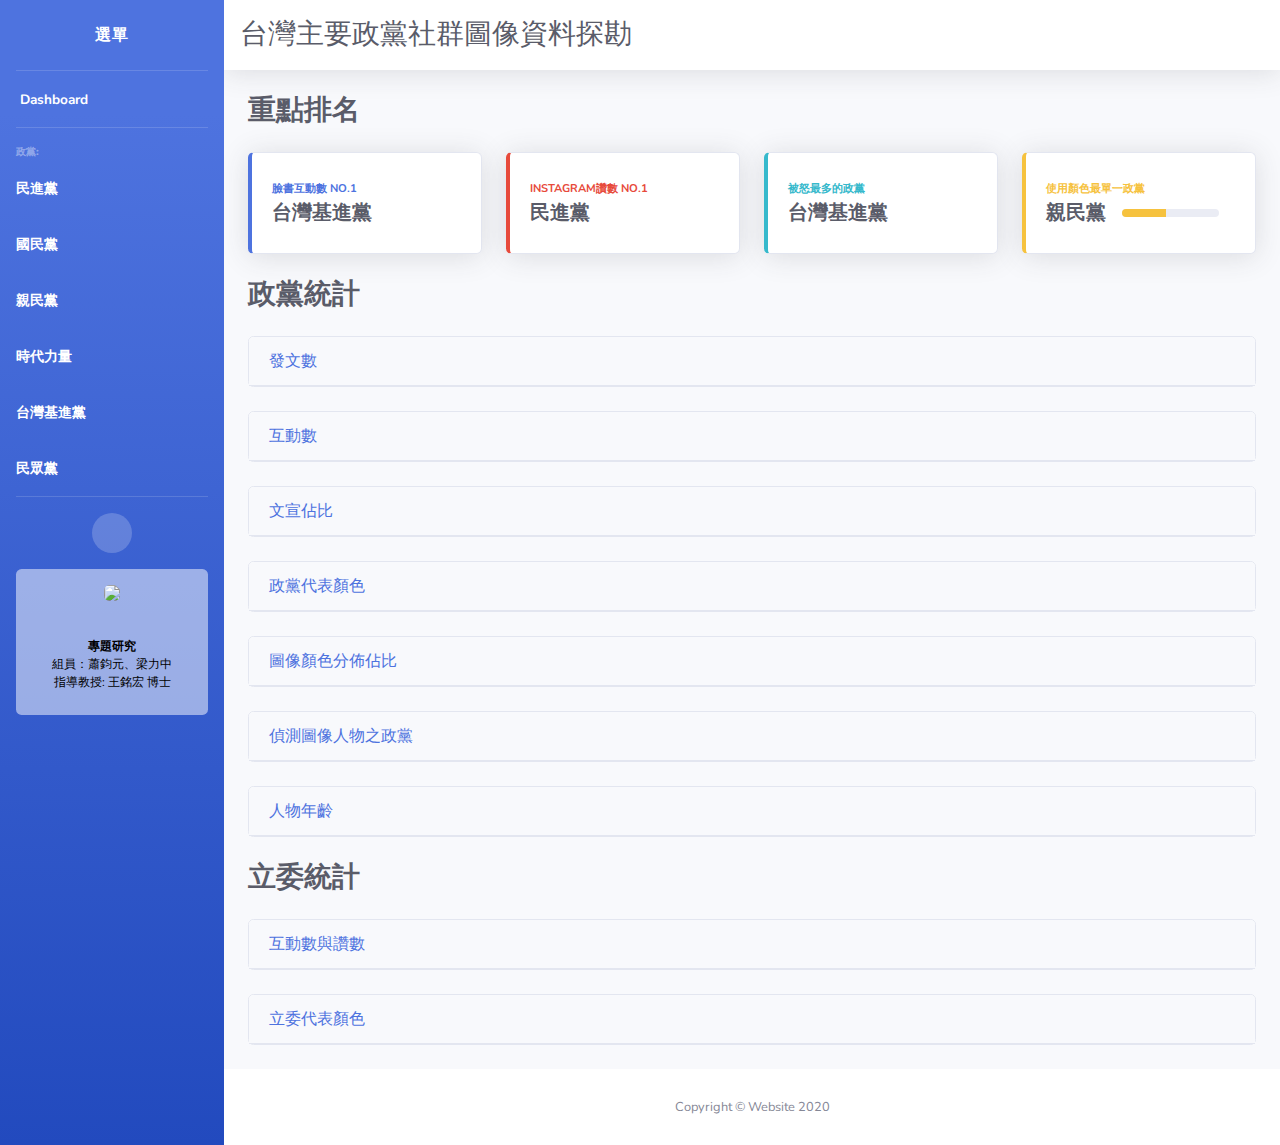
==== index.html @ 1b089429 "Add files via upload" ====
<!DOCTYPE html>
<html lang="en">

<head>

    <meta charset="utf-8">
    <meta http-equiv="X-UA-Compatible" content="IE=edge">
    <meta name="viewport" content="width=device-width, initial-scale=1, shrink-to-fit=no">
    <meta name="description" content="">
    <meta name="author" content="">

    <title>台灣主要政黨社群圖像資料探勘</title>

    <!-- Custom fonts for this template-->
    <link href="vendor/fontawesome-free/css/all.min.css" rel="stylesheet" type="text/css">
    <link
        href="https://fonts.googleapis.com/css?family=Nunito:200,200i,300,300i,400,400i,600,600i,700,700i,800,800i,900,900i"
        rel="stylesheet">

    <!-- Custom styles for this template-->
    <link href="css/sb-admin-2.min.css" rel="stylesheet">

</head>

<body id="page-top">

    <!-- Page Wrapper -->
    <div id="wrapper">

        <!-- Sidebar -->
        <ul class="navbar-nav bg-gradient-primary sidebar sidebar-dark accordion" id="accordionSidebar">

            <!-- Sidebar - Brand -->
            <a class="sidebar-brand d-flex align-items-center justify-content-center" href="index.html">
                
                <div class="sidebar-brand-text mx-3">選單</div>
            </a>

            <!-- Divider -->
            <hr class="sidebar-divider my-0">

            <!-- Nav Item - Dashboard -->
            <li class="nav-item active">
                <a class="nav-link" href="index.html">
                    <i class="fas fa-fw fa-tachometer-alt"></i>
                    <span>Dashboard</span></a>
            </li>

            <!-- Divider -->
            <hr class="sidebar-divider">

            <!-- Heading -->
            <div class="sidebar-heading">
                政黨:
            </div>

            <li class="nav-item active">
                <a class="nav-link" href="./dpp.html">
                    
                    <span>民進黨</span></a>
            </li>

            <li class="nav-item active">
                <a class="nav-link" href="./kmt.html">
                    
                    <span>國民黨</span></a>
            </li>

            <li class="nav-item active">
                <a class="nav-link" href="./pfp.html">
                    
                    <span>親民黨</span></a>
            </li>

            <li class="nav-item active">
                <a class="nav-link" href="./newp.html">
                    
                    <span>時代力量</span></a>
            </li>

            <li class="nav-item active">
                <a class="nav-link" href="./state.html">
                    
                    <span>台灣基進黨</span></a>
            </li>

            <li class="nav-item active">
                <a class="nav-link" href="./tpp.html">
                    
                    <span>民眾黨</span></a>
            </li>


            <!-- Divider -->
            <hr class="sidebar-divider">

        

            <!-- Sidebar Toggler (Sidebar) -->
            <div class="text-center d-none d-md-inline">
                <button class="rounded-circle border-0" id="sidebarToggle"></button>
            </div>

            <!-- Sidebar Message -->
            <div class="sidebar-card">
                <img src="https://www.iecs.fcu.edu.tw/static/image/logo.c66c5c58752c.svg"   class="img-fluid d-block mx-auto rounded">
                <p class="text-center mb-2" style="color:black"> <br> <br><strong>專題研究</strong> <br> 組員：蕭鈞元、梁力中<br>指導教授: 王銘宏 博士</p>
            </div>

        </ul>
        <!-- End of Sidebar -->

        <!-- Content Wrapper -->
        <div id="content-wrapper" class="d-flex flex-column">

            <!-- Main Content -->
            <div id="content">

                <!-- Topbar -->
                <nav class="navbar navbar-expand navbar-light bg-white topbar mb-4 static-top shadow">

                    <!-- Sidebar Toggle (Topbar) -->
                    <button id="sidebarToggleTop" class="btn btn-link d-md-none rounded-circle mr-3">
                        <i class="fa fa-bars"></i>
                    </button>

                    <!-- Topbar Search -->
                    <h1 class="h3 mb-0 text-gray-800"><i class="fas fa-compass fa-spin " style="color: #ff6b6b;"></i> 台灣主要政黨社群圖像資料探勘</h1>

                    

                </nav>
                <!-- End of Topbar -->

                <!-- Begin Page Content -->
                <div class="container-fluid">


                    <div class="d-sm-flex align-items-center justify-content-between mb-4">
                        <h1 class="h3 mb-0 text-gray-800"><i class="fas fa-trophy" style="color:#F9BE01"></i> <strong>重點排名</strong> </h1>
                        
                    </div>

                    <div class="row">

                        <!-- Earnings (Monthly) Card Example -->
                        <div class="col-xl-3 col-md-6 mb-4">
                            <div class="card border-left-primary shadow h-100 py-2">
                                <div class="card-body">
                                    <div class="row no-gutters align-items-center">
                                        <div class="col mr-2">
                                            <div class="text-xs font-weight-bold text-primary text-uppercase mb-1">
                                                臉書互動數 NO.1</div>
                                            <div class="h5 mb-0 font-weight-bold text-gray-800">台灣基進黨</div>
                                        </div>
                                        <div class="col-auto">
                                            <i class="fas fa-fire-alt fa-2x text-gray-300"></i>
                                        </div>
                                    </div>
                                </div>
                            </div>
                        </div>

                        <!-- Earnings (Monthly) Card Example -->
                        <div class="col-xl-3 col-md-6 mb-4">
                            <div class="card border-left-danger shadow h-100 py-2">
                                <div class="card-body">
                                    <div class="row no-gutters align-items-center">
                                        <div class="col mr-2">
                                            <div class="text-xs font-weight-bold text-danger text-uppercase mb-1">
                                                Instagram讚數 NO.1</div>
                                            <div class="h5 mb-0 font-weight-bold text-gray-800">民進黨</div>
                                        </div>
                                        <div class="col-auto">
                                            <i class="fas fa-heart fa-2x text-gray-300"></i>
                                        </div>
                                    </div>
                                </div>
                            </div>
                        </div>

                        <!-- Pending Requests Card Example -->
                        <div class="col-xl-3 col-md-6 mb-4">
                            <div class="card border-left-info shadow h-100 py-2">
                                <div class="card-body">
                                    <div class="row no-gutters align-items-center">
                                        <div class="col mr-2">
                                            <div class="text-xs font-weight-bold text-info text-uppercase mb-1">
                                                被怒最多的政黨</div>
                                            <div class="h5 mb-0 font-weight-bold text-gray-800">台灣基進黨</div>
                                        </div>
                                        <div class="col-auto">
                                            <i class="fas fa-angry fa-2x text-gray-300"></i>
                                        </div>
                                    </div>
                                </div>
                            </div>
                        </div>

                        <!-- Earnings (Monthly) Card Example -->
                        <div class="col-xl-3 col-md-6 mb-4">
                            <div class="card border-left-warning shadow h-100 py-2">
                                <div class="card-body">
                                    <div class="row no-gutters align-items-center">
                                        <div class="col mr-2">
                                            <div class="text-xs font-weight-bold text-warning text-uppercase mb-1" >使用顏色最單一政黨
                                            </div>
                                            <div class="row no-gutters align-items-center">
                                                <div class="col-auto">
                                                    <div class="h5 mb-0 mr-3 font-weight-bold text-gray-800">親民黨</div>
                                                </div>
                                                <div class="col">
                                                    <div class="progress progress-sm mr-2">
                                                        <div class="progress-bar bg-warning" role="progressbar"
                                                            style="width: 45%" aria-valuenow="45" aria-valuemin="0"
                                                            aria-valuemax="100"></div>
                                                    </div>
                                                </div>
                                            </div>
                                        </div>
                                        <div class="col-auto">
                                            <i class="fas fa-percentage fa-2x text-gray-300"></i>
                                        </div>
                                    </div>
                                </div>
                            </div>
                        </div>

                        
                    </div>
                    <!-- Page Heading -->
                    <div class="d-sm-flex align-items-center justify-content-between mb-4">
                        <h1 class="h3 mb-0 text-gray-800"><i class="far fa-chart-bar" style="color: #20c997;"></i> <strong>政黨統計</strong></h1>
                        
                    </div>

                    

                    

                    <div class="card card-collapsable">
                        <a class="card-header" href="#collapseCardExample2" data-toggle="collapse" role="button" aria-expanded="true" aria-controls="collapseCardExample"><i class="far fa-paper-plane"></i> 發文數
                            <div class="card-collapsable-arrow">
                            </div>
                        </a>
                        <div class="collapse" id="collapseCardExample2">
                            <div class="card-body">

                                <div class="row">
                                        <div class="col-xl-6">
                                            <div class="card shadow mb-4">
                                                <div class="card-header">
                                                    <h6 class="m-0 font-weight-bold text-primary"><i class="fab fa-facebook-square"></i> Facebook</h6>
                                                    
                                                </div>
                                                <!-- Card Body -->
                                                <div class="card-body">
                                                    <div class="chart-area">
                                                        <canvas id="myAreaChart-FB"></canvas>
                                                    </div>
                                                </div>
                                            </div>
                                        </div>
                                        <div class="col-xl-6">
                                            <div class="card shadow mb-4">
                                                <div class="card-header">
                                                    <h6 class="m-0 font-weight-bold text-primary"><i class="fab fa-instagram"></i> Instagram</h6>
                                                    
                                                </div>
                                                <!-- Card Body -->
                                                <div class="card-body">
                                                    <div class="chart-area">
                                                        <canvas id="myAreaChart-ig"></canvas>
                                                    </div>
                                                </div>
                                            </div>
                                        </div>
                                    
                                </div>
                            </div>
                        </div>
                    </div>


                    <div class="d-sm-flex align-items-center justify-content-between mb-4">
                        
                    </div>

                    <div class="card card-collapsable">
                        <a class="card-header" href="#collapseCardExampleReaction" data-toggle="collapse" role="button" aria-expanded="true" aria-controls="collapseCardExample"><i class="far fa-thumbs-up"></i> 互動數
                            <div class="card-collapsable-arrow">
                            </div>
                        </a>
                        <div class="collapse" id="collapseCardExampleReaction">
                            <div class="card-body">

                                <div class="row">
                                        <div class="col-xl-6">
                                            <div class="card shadow mb-4">
                                                <div class="card-header">
                                                    <h6 class="m-0 font-weight-bold text-primary"><i class="fab fa-facebook-square"></i> Facebook</h6>
                                                    
                                                </div>
                                                <!-- Card Body -->
                                                <div class="card-body">
                                                    <div class="chart-area">
                                                        <canvas id="Count-fb"></canvas>
                                                    </div>
                                                </div>
                                            </div>
                                        </div>
                                        <div class="col-xl-6">
                                            <div class="card shadow mb-4">
                                                <div class="card-header">
                                                    <h6 class="m-0 font-weight-bold text-primary"><i class="fab fa-instagram"></i> Instagram</h6>
                                                    
                                                </div>
                                                <!-- Card Body -->
                                                <div class="card-body">
                                                    <div class="chart-area">
                                                        <canvas id="Count-ig"></canvas>
                                                    </div>
                                                </div>
                                            </div>
                                        </div>
                                    
                                </div>
                            </div>
                        </div>
                    </div>


                    <div class="d-sm-flex align-items-center justify-content-between mb-4">
                        
                    </div>

                    <div class="card card-collapsable">
                        <a class="card-header" href="#collapseCardExample3" data-toggle="collapse" role="button" aria-expanded="true" aria-controls="collapseCardExample"><i class="fas fa-chart-pie"></i> 文宣佔比
                            <div class="card-collapsable-arrow">
                                
                            </div>
                        </a>
                        <div class="collapse" id="collapseCardExample3">
                            <div class="card-body">
                                
                            

                                <!-- Content Row -->
                                <div class="row">

                                    <!-- Content Column -->
                                    <div class="col-xl-6">

                                        <!-- Project Card Example -->
                                        <div class="card shadow mb-4">
                                            <div class="card-header py-3">
                                                <h6 class="m-0 font-weight-bold text-primary"><i class="fab fa-facebook-square"></i> Facebook</h6>
                                            </div>
                                            
                                            <div class="card-body">

                                                <h4 class="font-weight-bold"><img src="https://upload.wikimedia.org/wikipedia/zh/6/66/Flag_of_People_First_Party.svg" width="35px" height="35px">時代力量<span
                                                        class="float-right">99.41%</span></h4>
                                                <div class="progress mb-4">
                                                    <div class="progress-bar-power progress-bar-striped progress-bar-animated" role="progressbar" style="width: 99%"
                                                        aria-valuenow="99" aria-valuemin="0" aria-valuemax="100"></div>
                                                </div>

                                                <h4 class="font-weight-bold"><img src="https://upload.wikimedia.org/wikipedia/commons/a/a1/Emblem_of_the_Kuomintang.svg" width="35px" height="35px">國民黨<span
                                                        class="float-right">96.69%</span></h4>
                                                <div class="progress mb-4">
                                                    <div class="progress-bar-kmt progress-bar-striped progress-bar-animated" role="progressbar" style="width: 96%"
                                                        aria-valuenow="96" aria-valuemin="0" aria-valuemax="100"></div>
                                                </div>

                                                <h4 class="font-weight-bold">
                                                <img src="https://upload.wikimedia.org/wikipedia/zh/c/c1/Emblem_of_Democratic_Progressive_Party_%28new%29.svg" width="35px" height="35px">民進黨<span
                                                        class="float-right">96.65%</span></h4>
                                                <div class="progress mb-4">
                                                    <div class="progress-bar-dpp progress-bar-striped progress-bar-animated" role="progressbar" style="width: 96%"
                                                        aria-valuenow="96" aria-valuemin="0" aria-valuemax="100"></div>
                                                </div>
                                                
                                                <h4 class="font-weight-bold"><img src="https://upload.wikimedia.org/wikipedia/commons/0/0c/Emblem_of_Taiwan_People%27s_Party_2019.svg" width="35px" height="35px">民眾黨<span
                                                    class="float-right">95.32%</span></h4>
                                                <div class="progress mb-4">
                                                    <div class="progress-bar-tpp progress-bar-striped progress-bar-animated" role="progressbar" style="width: 95%"
                                                        aria-valuenow="95" aria-valuemin="0" aria-valuemax="100"></div>
                                                </div>

                                                <h4 class="font-weight-bold"><img src="https://upload.wikimedia.org/wikipedia/commons/7/77/Daijish%C5%8D_in_brown.svg" width="35px" height="35px">台灣基進黨<span
                                                    class="float-right">94.74%</span></h4>
                                                <div class="progress mb-4">
                                                    <div class="progress-bar-state progress-bar-striped progress-bar-animated" role="progressbar" style="width: 94%"
                                                        aria-valuenow="94" aria-valuemin="0" aria-valuemax="100"></div>
                                                </div>

                                                <h4 class="font-weight-bold"><img src="http://images.uncyc.org/zh-tw/8/8f/Semi_NewPowerParty_logo_01.gif" width="35px" height="35px">親民黨<span
                                                        class="float-right">77.82%</span></h4>
                                                <div class="progress mb-4">
                                                    <div class="progress-bar-pfp progress-bar-striped progress-bar-animated" role="progressbar" style="width: 77%"
                                                        aria-valuenow="77" aria-valuemin="0" aria-valuemax="100"></div>
                                                </div>
                                                
                                                
                                                
                                            </div>
                                        </div>

                                    </div>
                                

                                    <div class="col-xl-6">

                                        <!-- Project Card Example -->
                                        <div class="card shadow mb-4">
                                            <div class="card-header py-3">
                                                <h6 class="m-0 font-weight-bold text-primary"><i class="fab fa-instagram"></i> Instagram</h6>
                                            </div>
                                            
                                            <div class="card-body">
                                                
                                                <h4 class="font-weight-bold"><img src="https://upload.wikimedia.org/wikipedia/commons/0/0c/Emblem_of_Taiwan_People%27s_Party_2019.svg" width="35px" height="35px">民眾黨<span
                                                    class="float-right">100%</span></h4>
                                                <div class="progress mb-4">
                                                    <div class="progress-bar-tpp progress-bar-striped progress-bar-animated" role="progressbar" style="width: 100%"
                                                        aria-valuenow="100" aria-valuemin="0" aria-valuemax="100"></div>
                                                </div>

                                                <h4 class="font-weight-bold"><img src="https://upload.wikimedia.org/wikipedia/commons/a/a1/Emblem_of_the_Kuomintang.svg" width="35px" height="35px">國民黨<span
                                                        class="float-right">94.57%</span></h4>
                                                <div class="progress mb-4">
                                                    <div class="progress-bar-kmt progress-bar-striped progress-bar-animated" role="progressbar" style="width: 94%"
                                                        aria-valuenow="94" aria-valuemin="0" aria-valuemax="100"></div>
                                                </div>

                                                <h4 class="font-weight-bold"><img src="https://upload.wikimedia.org/wikipedia/zh/6/66/Flag_of_People_First_Party.svg" width="35px" height="35px">時代力量<span
                                                        class="float-right">78.91%</span></h4>
                                                <div class="progress mb-4">
                                                    <div class="progress-bar-power progress-bar-striped progress-bar-animated" role="progressbar" style="width: 78%"
                                                        aria-valuenow="78" aria-valuemin="0" aria-valuemax="100"></div>
                                                </div>
                                                <h4 class="font-weight-bold"><img src="https://upload.wikimedia.org/wikipedia/commons/7/77/Daijish%C5%8D_in_brown.svg" width="35px" height="35px">台灣基進黨<span
                                                    class="float-right">75.81%</span></h4>
                                                <div class="progress mb-4">
                                                    <div class="progress-bar-state progress-bar-striped progress-bar-animated" role="progressbar" style="width: 75%"
                                                        aria-valuenow="75" aria-valuemin="0" aria-valuemax="100"></div>
                                                </div>

                                                <h4 class="font-weight-bold"><img src="http://images.uncyc.org/zh-tw/8/8f/Semi_NewPowerParty_logo_01.gif" width="35px" height="35px">親民黨<span
                                                        class="float-right">65.91%</span></h4>
                                                <div class="progress mb-4">
                                                    <div class="progress-bar-pfp progress-bar-striped progress-bar-animated" role="progressbar" style="width: 65%"
                                                        aria-valuenow="65" aria-valuemin="0" aria-valuemax="100"></div>
                                                </div>

                                                <h4 class="font-weight-bold">
                                                <img src="https://upload.wikimedia.org/wikipedia/zh/c/c1/Emblem_of_Democratic_Progressive_Party_%28new%29.svg" width="35px" height="35px">民進黨<span
                                                        class="float-right">56.03%</span></h4>
                                                <div class="progress mb-4">
                                                    <div class="progress-bar-dpp progress-bar-striped progress-bar-animated" role="progressbar" style="width: 56%"
                                                        aria-valuenow="56" aria-valuemin="0" aria-valuemax="100"></div>
                                                </div>

                                                
                                            </div>
                                        </div>

                                    </div>

                                    

                                    
                                </div>

                            </div>
                        </div>
                    </div>

                    <div class="d-sm-flex align-items-center justify-content-between mb-4">
                    </div>

                    <div class="card card-collapsable">
                        <a class="card-header" href="#collapseCardExample4" data-toggle="collapse" role="button" aria-expanded="true" aria-controls="collapseCardExample"><i class="fas fa-exclamation-circle"></i> 政黨代表顏色
                            <div class="card-collapsable-arrow">
                            </div>
                        </a>
                        <div class="collapse" id="collapseCardExample4">
                            <div class="card-body">
                                <div class='row'>
                                    <div class="col-md-2 mb-2">
                                        <div class="card bg-dpp text-white shadow">
                                            <div class="card-body">
                                                民進黨
                                                <div class="text-white-50 small">#1B9431</div>
                                            </div>
                                        </div>
                                    </div>
                                    <div class="col-md-2 mb-2">
                                        <div class="card bg-kmt text-white shadow">
                                            <div class="card-body">
                                                國民黨
                                                <div class="text-white-50 small">#000095</div>
                                            </div>
                                        </div>
                                    </div>
                                    <div class="col-md-2 mb-2">
                                        <div class="card bg-pfp text-white shadow">
                                            <div class="card-body">
                                                親民黨
                                                <div class="text-white-50 small">#FF6310</div>
                                            </div>
                                        </div>
                                    </div>
                                    <div class="col-md-2 mb-2">
                                        <div class="card bg-power text-white shadow">
                                            <div class="card-body">
                                                時代力量
                                                <div class="text-white-50 small">#F9BE01</div>
                                            </div>
                                        </div>
                                    </div>
                                    <div class="col-md-2 mb-2">
                                        <div class="card bg-state text-white shadow">
                                            <div class="card-body">
                                                台灣基進黨
                                                <div class="text-white-50 small">#A73F24</div>
                                            </div>
                                        </div>
                                    </div>
                                    <div class="col-md-2 mb-2">
                                        <div class="card bg-tpp text-white shadow">
                                            <div class="card-body">
                                                民眾黨
                                                <div class="text-white-50 small">#28C8C8</div>
                                            </div>
                                        </div>
                                    </div>
                                </div>
                            </div>
                        </div>
                    </div>

                    <div class="d-sm-flex align-items-center justify-content-between mb-4">
                    </div>

                    <div class="card card-collapsable">
                        <a class="card-header" href="#collapseCardExample5" data-toggle="collapse" role="button" aria-expanded="true" aria-controls="collapseCardExample"><i class="fas fa-palette"></i> 圖像顏色分佈佔比
                            <div class="card-collapsable-arrow">
                            </div>
                        </a>
                        <div class="collapse" id="collapseCardExample5">
                            <div class="card-body">
                                <div class="row">

                                    <!-- Pie Chart -->
                                    <div class="col-xl-4 col-lg-5">
                                        <div class="card shadow mb-4">
                                            <!-- Card Header - Dropdown -->
                                            <div
                                                class="card-header py-3 d-flex flex-row align-items-center justify-content-between">
                                                <img src="https://upload.wikimedia.org/wikipedia/zh/c/c1/Emblem_of_Democratic_Progressive_Party_%28new%29.svg" width="50px" height="50px">
                                                <h6 class="m-0 font-weight-bold text-primary">民進黨</h6>
                                                
                                            </div>
                                            <!-- Card Body -->
                                            <div class="card-body">
                                                
                                                <div class="chart-pie pt-4 pb-2">
                                                    <canvas id="dpp"></canvas>
                                                </div>
                                                
                                            </div>
                                        </div>
                                    </div>

                                    <div class="col-xl-4 col-lg-5">
                                        <div class="card shadow mb-4">
                                            <!-- Card Header - Dropdown -->
                                            <div
                                                class="card-header py-3 d-flex flex-row align-items-center justify-content-between">
                                                <img src="https://upload.wikimedia.org/wikipedia/commons/a/a1/Emblem_of_the_Kuomintang.svg" width="50px" height="50px">
                                                <h6 class="m-0 font-weight-bold text-primary">國民黨</h6>
                                                
                                            </div>
                                            <!-- Card Body -->
                                            <div class="card-body">
                                                
                                                <div class="chart-pie pt-4 pb-2">
                                                    <canvas id="kmt"></canvas>
                                                </div>
                                                
                                            </div>
                                        </div>
                                    </div>

                                    <div class="col-xl-4 col-lg-5">
                                        <div class="card shadow mb-4">
                                            <!-- Card Header - Dropdown -->
                                            <div
                                                class="card-header py-3 d-flex flex-row align-items-center justify-content-between">
                                                <img src="http://images.uncyc.org/zh-tw/8/8f/Semi_NewPowerParty_logo_01.gif" width="50px" height="50px">
                                                <h6 class="m-0 font-weight-bold text-primary">時代力量</h6>
                                                
                                            </div>
                                            <!-- Card Body -->
                                            <div class="card-body">
                                                
                                                <div class="chart-pie pt-4 pb-2">
                                                    <canvas id="power"></canvas>
                                                </div>
                                                
                                            </div>
                                        </div>
                                    </div>

                                    <div class="col-xl-4 col-lg-5">
                                        <div class="card shadow mb-4">
                                            <!-- Card Header - Dropdown -->
                                            <div
                                                class="card-header py-3 d-flex flex-row align-items-center justify-content-between">
                                                <img src="https://upload.wikimedia.org/wikipedia/zh/6/66/Flag_of_People_First_Party.svg" width="50px" height="50px">
                                                <h6 class="m-0 font-weight-bold text-primary">親民黨</h6>
                                                
                                            </div>
                                            <!-- Card Body -->
                                            <div class="card-body">
                                                
                                                <div class="chart-pie pt-4 pb-2">
                                                    <canvas id="pfp"></canvas>
                                                </div>
                                                
                                            </div>
                                        </div>
                                    </div>

                                    <div class="col-xl-4 col-lg-5">
                                        <div class="card shadow mb-4">
                                            <!-- Card Header - Dropdown -->
                                            <div
                                                class="card-header py-3 d-flex flex-row align-items-center justify-content-between">
                                                <img src="https://upload.wikimedia.org/wikipedia/commons/7/77/Daijish%C5%8D_in_brown.svg" width="50px" height="50px">
                                                <h6 class="m-0 font-weight-bold text-primary">台灣基進黨</h6>
                                                
                                            </div>
                                            <!-- Card Body -->
                                            <div class="card-body">
                                                
                                                <div class="chart-pie pt-4 pb-2">
                                                    <canvas id="state"></canvas>
                                                </div>
                                                
                                            </div>
                                        </div>
                                    </div>

                                    <div class="col-xl-4 col-lg-5">
                                        <div class="card shadow mb-4">
                                            <!-- Card Header - Dropdown -->
                                            <div
                                                class="card-header py-3 d-flex flex-row align-items-center justify-content-between">
                                                <img src="https://upload.wikimedia.org/wikipedia/commons/0/0c/Emblem_of_Taiwan_People%27s_Party_2019.svg" width="50px" height="50px">
                                                <h6 class="m-0 font-weight-bold text-primary">民眾黨</h6>
                                                
                                            </div>
                                            <!-- Card Body -->
                                            <div class="card-body">
                                                
                                                <div class="chart-pie pt-4 pb-2">
                                                    <canvas id="tpp"></canvas>
                                                </div>
                                                
                                            </div>
                                        </div>
                                    </div>
                                </div>
                            </div>
                        </div>
                    </div>

                    <div class="d-sm-flex align-items-center justify-content-between mb-4">
                        
                    </div>

                    <div class="card card-collapsable">
                        <a class="card-header" href="#collapseCardExampleTag" data-toggle="collapse" role="button" aria-expanded="true" aria-controls="collapseCardExample"><i class="fas fa-search"></i> 偵測圖像人物之政黨
                            <div class="card-collapsable-arrow">
                                
                            </div>
                        </a>
                        <div class="collapse" id="collapseCardExampleTag">
                            <div class="card-body">
                                
                            
                                <!-- Content Row -->
                                <div class="row">

                                    <!-- Content Column -->
                                    <div class="col-xl">

                                        <!-- Project Card Example -->
                                        <div class="card shadow mb-4">
                                            <div class="card-header py-3">
                                                <h6 class="m-0 font-weight-bold text-primary"><img src="https://upload.wikimedia.org/wikipedia/zh/c/c1/Emblem_of_Democratic_Progressive_Party_%28new%29.svg" width="30px" height="30px"> 民進黨</h6>
                                            </div>
                                            
                                            <div class="card-body">

                                                <h5 class="font-weight-bold">
                                                    <img src="https://upload.wikimedia.org/wikipedia/zh/c/c1/Emblem_of_Democratic_Progressive_Party_%28new%29.svg" width="35px" height="35px">民進黨<span
                                                            class="float-right">90.78%</span></h5>
                                                    <div class="progress mb-4">
                                                        <div class="progress-bar-dpp progress-bar-striped progress-bar-animated" role="progressbar" style="width: 90.78%"
                                                            aria-valuenow="90.78" aria-valuemin="0" aria-valuemax="100"></div>
                                                    </div>

                                                <h5 class="font-weight-bold"><img src="https://upload.wikimedia.org/wikipedia/commons/a/a1/Emblem_of_the_Kuomintang.svg" width="35px" height="35px">國民黨<span
                                                    class="float-right">6.31%</span></h5>
                                                <div class="progress mb-4">
                                                    <div class="progress-bar-kmt progress-bar-striped progress-bar-animated" role="progressbar" style="width: 6.31%"
                                                    aria-valuenow="6.31" aria-valuemin="0" aria-valuemax="100"></div>
                                                </div>

                                                <h5 class="font-weight-bold"><img src="https://upload.wikimedia.org/wikipedia/zh/6/66/Flag_of_People_First_Party.svg" width="35px" height="35px">親民黨<span
                                                    class="float-right">2.43%</span></h5>
                                                <div class="progress mb-4">
                                                    <div class="progress-bar-pfp progress-bar-striped progress-bar-animated" role="progressbar" style="width: 2.43%"
                                                        aria-valuenow="2.43" aria-valuemin="0" aria-valuemax="100"></div>
                                                </div>

                                                <h5 class="font-weight-bold"><img src="http://images.uncyc.org/zh-tw/8/8f/Semi_NewPowerParty_logo_01.gif" width="35px" height="35px">時代力量<span
                                                    class="float-right">0.49%</span></h5>
                                                <div class="progress mb-4">
                                                    <div class="progress-bar-power progress-bar-striped progress-bar-animated" role="progressbar" style="width: 0.49%"
                                                        aria-valuenow="0.49" aria-valuemin="0" aria-valuemax="100"></div>
                                                </div>

                                                <h5 class="font-weight-bold"><img src="https://upload.wikimedia.org/wikipedia/commons/0/0c/Emblem_of_Taiwan_People%27s_Party_2019.svg" width="35px" height="35px">民眾黨<span
                                                    class="float-right">0%</span></h5>
                                                <div class="progress mb-4">
                                                    <div class="progress-bar-tpp progress-bar-striped progress-bar-animated" role="progressbar" style="width: 0%"
                                                        aria-valuenow="0" aria-valuemin="0" aria-valuemax="100"></div>
                                                </div>

                                                
                                         
                                                <h5 class="font-weight-bold"><img src="https://upload.wikimedia.org/wikipedia/commons/7/77/Daijish%C5%8D_in_brown.svg" width="35px" height="35px">台灣基進黨<span
                                                    class="float-right">0%</span></h5>
                                                <div class="progress mb-4">
                                                    <div class="progress-bar-state progress-bar-striped progress-bar-animated" role="progressbar" style="width: 0%"
                                                        aria-valuenow="0" aria-valuemin="0" aria-valuemax="100"></div>
                                                </div>

                                                
                                                
                                                <h5 class="font-weight-bold"><img src="https://svgsilh.com/svg/36242.svg" width="35px" height="35px">國外政治人物<span
                                                    class="float-right">0%</span></h5>
                                                <div class="progress mb-4">
                                                    <div class="progress-bar bg-secondary progress-bar-striped progress-bar-animated" role="progressbar" style="width: 0%"
                                                        aria-valuenow="0" aria-valuemin="0" aria-valuemax="100"></div>
                                                </div>

                                                <h5 class="font-weight-bold"><img src="https://upload.wikimedia.org/wikipedia/commons/thumb/6/69/Danghui.svg/400px-Danghui.svg.png" width="35px" height="35px">中國共產黨<span
                                                    class="float-right">0%</span></h5>
                                                <div class="progress mb-4">
                                                    <div class="progress-bar bg-danger progress-bar-striped progress-bar-animated" role="progressbar" style="width: 0%"
                                                        aria-valuenow="0" aria-valuemin="0" aria-valuemax="100"></div>
                                                </div>
                                                
                                            </div>
                                        </div>

                                    </div>
                                

                                    <div class="col-xl">

                                        <!-- Project Card Example -->
                                        <div class="card shadow mb-4">
                                            <div class="card-header py-3">
                                                <h6 class="m-0 font-weight-bold text-primary"><img src="https://upload.wikimedia.org/wikipedia/commons/a/a1/Emblem_of_the_Kuomintang.svg" width="30px" height="30px"> 國民黨</h6>
                                            </div>
                                            
                                            <div class="card-body">

                                                <h5 class="font-weight-bold"><img src="https://upload.wikimedia.org/wikipedia/commons/a/a1/Emblem_of_the_Kuomintang.svg" width="35px" height="35px">國民黨<span
                                                    class="float-right">100%</span></h5>
                                                <div class="progress mb-4">
                                                    <div class="progress-bar-kmt progress-bar-striped progress-bar-animated" role="progressbar" style="width: 100%"
                                                    aria-valuenow="100" aria-valuemin="0" aria-valuemax="100"></div>
                                                </div>

                                                <h5 class="font-weight-bold">
                                                    <img src="https://upload.wikimedia.org/wikipedia/zh/c/c1/Emblem_of_Democratic_Progressive_Party_%28new%29.svg" width="35px" height="35px">民進黨<span
                                                            class="float-right">0%</span></h5>
                                                    <div class="progress mb-4">
                                                        <div class="progress-bar-dpp progress-bar-striped progress-bar-animated" role="progressbar" style="width: 0%"
                                                            aria-valuenow="90.78" aria-valuemin="0" aria-valuemax="100"></div>
                                                    </div>

                                                <h5 class="font-weight-bold"><img src="https://upload.wikimedia.org/wikipedia/commons/0/0c/Emblem_of_Taiwan_People%27s_Party_2019.svg" width="35px" height="35px">民眾黨<span
                                                    class="float-right">0%</span></h5>
                                                <div class="progress mb-4">
                                                    <div class="progress-bar-tpp progress-bar-striped progress-bar-animated" role="progressbar" style="width: 0%"
                                                        aria-valuenow="0" aria-valuemin="0" aria-valuemax="100"></div>
                                                </div>

                                                <h5 class="font-weight-bold"><img src="http://images.uncyc.org/zh-tw/8/8f/Semi_NewPowerParty_logo_01.gif" width="35px" height="35px">時代力量<span
                                                        class="float-right">0%</span></h5>
                                                <div class="progress mb-4">
                                                    <div class="progress-bar-power progress-bar-striped progress-bar-animated" role="progressbar" style="width: 0%"
                                                        aria-valuenow="0" aria-valuemin="0" aria-valuemax="100"></div>
                                                </div>
                                         
                                                <h5 class="font-weight-bold"><img src="https://upload.wikimedia.org/wikipedia/commons/7/77/Daijish%C5%8D_in_brown.svg" width="35px" height="35px">台灣基進黨<span
                                                    class="float-right">0%</span></h5>
                                                <div class="progress mb-4">
                                                    <div class="progress-bar-state progress-bar-striped progress-bar-animated" role="progressbar" style="width: 0%"
                                                        aria-valuenow="0" aria-valuemin="0" aria-valuemax="100"></div>
                                                </div>

                                                <h5 class="font-weight-bold"><img src="https://upload.wikimedia.org/wikipedia/zh/6/66/Flag_of_People_First_Party.svg" width="35px" height="35px">親民黨<span
                                                        class="float-right">0%</span></h5>
                                                <div class="progress mb-4">
                                                    <div class="progress-bar-pfp progress-bar-striped progress-bar-animated" role="progressbar" style="width: 0%"
                                                        aria-valuenow="0" aria-valuemin="0" aria-valuemax="100"></div>
                                                </div>
                                                
                                                <h5 class="font-weight-bold"><img src="https://svgsilh.com/svg/36242.svg" width="35px" height="35px">國外政治人物<span
                                                    class="float-right">0%</span></h5>
                                                <div class="progress mb-4">
                                                    <div class="progress-bar bg-secondary progress-bar-striped progress-bar-animated" role="progressbar" style="width: 0%"
                                                        aria-valuenow="0" aria-valuemin="0" aria-valuemax="100"></div>
                                                </div>

                                                <h5 class="font-weight-bold"><img src="https://upload.wikimedia.org/wikipedia/commons/thumb/6/69/Danghui.svg/400px-Danghui.svg.png" width="35px" height="35px">中國共產黨<span
                                                    class="float-right">0%</span></h5>
                                                <div class="progress mb-4">
                                                    <div class="progress-bar bg-danger progress-bar-striped progress-bar-animated" role="progressbar" style="width: 0%"
                                                        aria-valuenow="0" aria-valuemin="0" aria-valuemax="100"></div>
                                                </div>
                                                
                                            </div>
                                        </div>

                                    </div>

                                    <div class="col-xl">

                                        <!-- Project Card Example -->
                                        <div class="card shadow mb-4">
                                            <div class="card-header py-3">
                                                <h6 class="m-0 font-weight-bold text-primary"><img src="http://images.uncyc.org/zh-tw/8/8f/Semi_NewPowerParty_logo_01.gif" width="30px" height="30px"> 時代力量</h6>
                                            </div>
                                            
                                            <div class="card-body">

                                                <h5 class="font-weight-bold"><img src="http://images.uncyc.org/zh-tw/8/8f/Semi_NewPowerParty_logo_01.gif" width="35px" height="35px">時代力量<span
                                                    class="float-right">69.83%</span></h5>
                                                <div class="progress mb-4">
                                                    <div class="progress-bar-power progress-bar-striped progress-bar-animated" role="progressbar" style="width: 69.83%"
                                                        aria-valuenow="69.83" aria-valuemin="0" aria-valuemax="100"></div>
                                                </div>

                                                <h5 class="font-weight-bold"><img src="https://upload.wikimedia.org/wikipedia/commons/a/a1/Emblem_of_the_Kuomintang.svg" width="35px" height="35px">國民黨<span
                                                    class="float-right">15.95%</span></h5>
                                                <div class="progress mb-4">
                                                    <div class="progress-bar-kmt progress-bar-striped progress-bar-animated" role="progressbar" style="width: 15.95%"
                                                    aria-valuenow="15.95" aria-valuemin="0" aria-valuemax="100"></div>
                                                </div>

                                                <h5 class="font-weight-bold"><img src="https://upload.wikimedia.org/wikipedia/zh/6/66/Flag_of_People_First_Party.svg" width="35px" height="35px">親民黨<span
                                                    class="float-right">6.25%</span></h5>
                                                <div class="progress mb-4">
                                                    <div class="progress-bar-pfp progress-bar-striped progress-bar-animated" role="progressbar" style="width: 6.25%"
                                                        aria-valuenow="6.25" aria-valuemin="0" aria-valuemax="100"></div>
                                                </div>

                                                <h5 class="font-weight-bold"><img src="https://upload.wikimedia.org/wikipedia/commons/thumb/6/69/Danghui.svg/400px-Danghui.svg.png" width="35px" height="35px">中國共產黨<span
                                                    class="float-right">6.25%</span></h5>
                                                <div class="progress mb-4">
                                                    <div class="progress-bar bg-danger progress-bar-striped progress-bar-animated" role="progressbar" style="width: 6.25%"
                                                        aria-valuenow="6.25" aria-valuemin="0" aria-valuemax="100"></div>
                                                </div>

                                                <h5 class="font-weight-bold"><img src="https://upload.wikimedia.org/wikipedia/commons/0/0c/Emblem_of_Taiwan_People%27s_Party_2019.svg" width="35px" height="35px">民眾黨<span
                                                    class="float-right">1.72%</span></h5>
                                                <div class="progress mb-4">
                                                    <div class="progress-bar-tpp progress-bar-striped progress-bar-animated" role="progressbar" style="width: 1.72%"
                                                        aria-valuenow="1.72" aria-valuemin="0" aria-valuemax="100"></div>
                                                </div>

                                                <h5 class="font-weight-bold">
                                                    <img src="https://upload.wikimedia.org/wikipedia/zh/c/c1/Emblem_of_Democratic_Progressive_Party_%28new%29.svg" width="35px" height="35px">民進黨<span
                                                            class="float-right">0%</span></h5>
                                                    <div class="progress mb-4">
                                                        <div class="progress-bar-dpp progress-bar-striped progress-bar-animated" role="progressbar" style="width: 0%"
                                                            aria-valuenow="0" aria-valuemin="0" aria-valuemax="100"></div>
                                                    </div>
                                         
                                                <h5 class="font-weight-bold"><img src="https://upload.wikimedia.org/wikipedia/commons/7/77/Daijish%C5%8D_in_brown.svg" width="35px" height="35px">台灣基進黨<span
                                                    class="float-right">0%</span></h5>
                                                <div class="progress mb-4">
                                                    <div class="progress-bar-state progress-bar-striped progress-bar-animated" role="progressbar" style="width: 0%"
                                                        aria-valuenow="0" aria-valuemin="0" aria-valuemax="100"></div>
                                                </div>

                                                
                                                
                                                <h5 class="font-weight-bold"><img src="https://svgsilh.com/svg/36242.svg" width="35px" height="35px">國外政治人物<span
                                                    class="float-right">0%</span></h5>
                                                <div class="progress mb-4">
                                                    <div class="progress-bar bg-secondary progress-bar-striped progress-bar-animated" role="progressbar" style="width: 0%"
                                                        aria-valuenow="0" aria-valuemin="0" aria-valuemax="100"></div>
                                                </div>

                                                
                                                
                                            </div>
                                        </div>

                                    </div>

                                    <div class="col-xl">

                                        <!-- Project Card Example -->
                                        <div class="card shadow mb-4">
                                            <div class="card-header py-3">
                                                <h6 class="m-0 font-weight-bold text-primary"><img src="https://upload.wikimedia.org/wikipedia/zh/6/66/Flag_of_People_First_Party.svg" width="30px" height="30px"> 親民黨</h6>
                                            </div>
                                            
                                            <div class="card-body">

                                                <h5 class="font-weight-bold"><img src="https://upload.wikimedia.org/wikipedia/zh/6/66/Flag_of_People_First_Party.svg" width="35px" height="35px">親民黨<span
                                                    class="float-right">93.61%</span></h5>
                                                <div class="progress mb-4">
                                                    <div class="progress-bar-pfp progress-bar-striped progress-bar-animated" role="progressbar" style="width: 93.61%"
                                                        aria-valuenow="93.61" aria-valuemin="0" aria-valuemax="100"></div>
                                                </div>
                                                
                                                <h5 class="font-weight-bold"><img src="https://upload.wikimedia.org/wikipedia/commons/a/a1/Emblem_of_the_Kuomintang.svg" width="35px" height="35px">國民黨<span
                                                    class="float-right">3.89%</span></h5>
                                                <div class="progress mb-4">
                                                    <div class="progress-bar-kmt progress-bar-striped progress-bar-animated" role="progressbar" style="width: 3.89%"
                                                    aria-valuenow="3.89" aria-valuemin="0" aria-valuemax="100"></div>
                                                </div>

                                                <h5 class="font-weight-bold"><img src="https://upload.wikimedia.org/wikipedia/commons/0/0c/Emblem_of_Taiwan_People%27s_Party_2019.svg" width="35px" height="35px">民眾黨<span
                                                    class="float-right">2.5%</span></h5>
                                                <div class="progress mb-4">
                                                    <div class="progress-bar-tpp progress-bar-striped progress-bar-animated" role="progressbar" style="width: 2.5%"
                                                        aria-valuenow="2.5" aria-valuemin="0" aria-valuemax="100"></div>
                                                </div>

                                                <h5 class="font-weight-bold">
                                                    <img src="https://upload.wikimedia.org/wikipedia/zh/c/c1/Emblem_of_Democratic_Progressive_Party_%28new%29.svg" width="35px" height="35px">民進黨<span
                                                            class="float-right">0%</span></h5>
                                                    <div class="progress mb-4">
                                                        <div class="progress-bar-dpp progress-bar-striped progress-bar-animated" role="progressbar" style="width: 0%"
                                                            aria-valuenow="0" aria-valuemin="0" aria-valuemax="100"></div>
                                                    </div>

                                                

                                                <h5 class="font-weight-bold"><img src="http://images.uncyc.org/zh-tw/8/8f/Semi_NewPowerParty_logo_01.gif" width="35px" height="35px">時代力量<span
                                                        class="float-right">0%</span></h5>
                                                <div class="progress mb-4">
                                                    <div class="progress-bar-power progress-bar-striped progress-bar-animated" role="progressbar" style="width: 0%"
                                                        aria-valuenow="0" aria-valuemin="0" aria-valuemax="100"></div>
                                                </div>
                                         
                                                <h5 class="font-weight-bold"><img src="https://upload.wikimedia.org/wikipedia/commons/7/77/Daijish%C5%8D_in_brown.svg" width="35px" height="35px">台灣基進黨<span
                                                    class="float-right">0%</span></h5>
                                                <div class="progress mb-4">
                                                    <div class="progress-bar-state progress-bar-striped progress-bar-animated" role="progressbar" style="width: 0%"
                                                        aria-valuenow="0" aria-valuemin="0" aria-valuemax="100"></div>
                                                </div>

                                                
                                                
                                                <h5 class="font-weight-bold"><img src="https://svgsilh.com/svg/36242.svg" width="35px" height="35px">國外政治人物<span
                                                    class="float-right">0%</span></h5>
                                                <div class="progress mb-4">
                                                    <div class="progress-bar bg-secondary progress-bar-striped progress-bar-animated" role="progressbar" style="width: 0%"
                                                        aria-valuenow="0" aria-valuemin="0" aria-valuemax="100"></div>
                                                </div>

                                                <h5 class="font-weight-bold"><img src="https://upload.wikimedia.org/wikipedia/commons/thumb/6/69/Danghui.svg/400px-Danghui.svg.png" width="35px" height="35px">中國共產黨<span
                                                    class="float-right">0%</span></h5>
                                                <div class="progress mb-4">
                                                    <div class="progress-bar bg-danger progress-bar-striped progress-bar-animated" role="progressbar" style="width: 0%"
                                                        aria-valuenow="0" aria-valuemin="0" aria-valuemax="100"></div>
                                                </div>
                                                
                                            </div>
                                        </div>

                                    </div>

                                    <div class="col-xl">

                                        <!-- Project Card Example -->
                                        <div class="card shadow mb-4">
                                            <div class="card-header py-3">
                                                <h6 class="m-0 font-weight-bold text-primary"><img src="https://upload.wikimedia.org/wikipedia/commons/7/77/Daijish%C5%8D_in_brown.svg" width="30px" height="30px"> 台灣基進黨</h6>
                                            </div>
                                            
                                            <div class="card-body">

                                                <h5 class="font-weight-bold">
                                                    <img src="https://upload.wikimedia.org/wikipedia/zh/c/c1/Emblem_of_Democratic_Progressive_Party_%28new%29.svg" width="35px" height="35px">民進黨<span
                                                            class="float-right">57.5%</span></h5>
                                                    <div class="progress mb-4">
                                                        <div class="progress-bar-dpp progress-bar-striped progress-bar-animated" role="progressbar" style="width: 57.5%"
                                                            aria-valuenow="57.5" aria-valuemin="0" aria-valuemax="100"></div>
                                                    </div>

                                                <h5 class="font-weight-bold"><img src="https://upload.wikimedia.org/wikipedia/commons/a/a1/Emblem_of_the_Kuomintang.svg" width="35px" height="35px">國民黨<span
                                                    class="float-right">17.5%</span></h5>
                                                <div class="progress mb-4">
                                                    <div class="progress-bar-kmt progress-bar-striped progress-bar-animated" role="progressbar" style="width: 17.5%"
                                                    aria-valuenow="17.5" aria-valuemin="0" aria-valuemax="100"></div>
                                                </div>

                                                <h5 class="font-weight-bold"><img src="https://svgsilh.com/svg/36242.svg" width="35px" height="35px">國外政治人物<span
                                                    class="float-right">12.5%</span></h5>
                                                <div class="progress mb-4">
                                                    <div class="progress-bar bg-secondary progress-bar-striped progress-bar-animated" role="progressbar" style="width: 12.5%"
                                                        aria-valuenow="12.5" aria-valuemin="0" aria-valuemax="100"></div>
                                                </div>

                                                <h5 class="font-weight-bold"><img src="https://upload.wikimedia.org/wikipedia/commons/0/0c/Emblem_of_Taiwan_People%27s_Party_2019.svg" width="35px" height="35px">民眾黨<span
                                                    class="float-right">7.5%</span></h5>
                                                <div class="progress mb-4">
                                                    <div class="progress-bar-tpp progress-bar-striped progress-bar-animated" role="progressbar" style="width: 7.5%"
                                                        aria-valuenow="7.5" aria-valuemin="0" aria-valuemax="100"></div>
                                                </div>

                                                <h5 class="font-weight-bold"><img src="https://upload.wikimedia.org/wikipedia/zh/6/66/Flag_of_People_First_Party.svg" width="35px" height="35px">親民黨<span
                                                    class="float-right">2.5%</span></h5>
                                                <div class="progress mb-4">
                                                    <div class="progress-bar-pfp progress-bar-striped progress-bar-animated" role="progressbar" style="width: 2.5%"
                                                        aria-valuenow="2.5" aria-valuemin="0" aria-valuemax="100"></div>
                                                </div>
                                                
                                                

                                                <h5 class="font-weight-bold"><img src="https://upload.wikimedia.org/wikipedia/commons/thumb/6/69/Danghui.svg/400px-Danghui.svg.png" width="35px" height="35px">中國共產黨<span
                                                    class="float-right">2.5%</span></h5>
                                                <div class="progress mb-4">
                                                    <div class="progress-bar bg-danger progress-bar-striped progress-bar-animated" role="progressbar" style="width: 2.5%"
                                                        aria-valuenow="2.5" aria-valuemin="0" aria-valuemax="100"></div>
                                                </div>

                                                <h5 class="font-weight-bold"><img src="http://images.uncyc.org/zh-tw/8/8f/Semi_NewPowerParty_logo_01.gif" width="35px" height="35px">時代力量<span
                                                        class="float-right">0%</span></h5>
                                                <div class="progress mb-4">
                                                    <div class="progress-bar-power progress-bar-striped progress-bar-animated" role="progressbar" style="width: 0%"
                                                        aria-valuenow="0" aria-valuemin="0" aria-valuemax="100"></div>
                                                </div>
                                         
                                                <h5 class="font-weight-bold"><img src="https://upload.wikimedia.org/wikipedia/commons/7/77/Daijish%C5%8D_in_brown.svg" width="35px" height="35px">台灣基進黨<span
                                                    class="float-right">0%</span></h5>
                                                <div class="progress mb-4">
                                                    <div class="progress-bar-state progress-bar-striped progress-bar-animated" role="progressbar" style="width: 0%"
                                                        aria-valuenow="0" aria-valuemin="0" aria-valuemax="100"></div>
                                                </div>

                                                
                                                
                                            </div>
                                        </div>

                                    </div>

                                    
                                </div>

                                
                                    <div class="card shadow ">
                                        <div class="card-header py-3">
                                            <h6 class="m-0 font-weight-bold text-primary"> 辨識過程</h6>
                                        </div>
                                        
                                        <div class="card-body">
                                            <div class="row">
                                                <div class="col-xl">
                                                    <img src="./image/demoCele.jpg"  class="img-fluid d-block mx-auto fade-in">
                                                </div>
                                                <div class="col-xl">
                                                    <img src="./image/demoCele1.jpg"  class="img-fluid d-block mx-auto fade-in">
                                                </div>
                                                <div class="col-xl">
                                                    <img src="./image/demoCele2.jpg"  class="img-fluid d-block mx-auto fade-in">
                                                </div>
                                                <div class="col-xl">
                                                    <img src="./image/demoCele3.jpg"  class="img-fluid d-block mx-auto fade-in">
                                                </div>
                                                <div class="col-xl">
                                                    <img src="./image/demoCele4.jpg"  class="img-fluid d-block mx-auto fade-in">
                                                </div>
                                            
                                            </div>
                                            

                                            
                                            
                                        </div>
                                    </div>
                                    

                                

                            </div>
                        </div>
                    </div>
                    
                    <div class="d-sm-flex align-items-center justify-content-between mb-4">
                    </div>

                    <div class="card card-collapsable">
                        
                        <a class="card-header" href="#collapseCardExampleAge" data-toggle="collapse" role="button" aria-expanded="true" aria-controls="collapseCardExample" onclick="imgReset()"><i class="fas fa-clipboard-list"></i> 人物年齡
                            <div class="card-collapsable-arrow"></div>
                        </a>
                        <div class="collapse" id="collapseCardExampleAge">
                            <div class="card-body">
                                
                                    <div class="card shadow ">
                                        <div class="card-header py-3">
                                            <h6 class="m-0 font-weight-bold text-primary">平均年齡</h6>
                                        </div>
                                        
                                        <div class="card-body">
                                            <div class="row">
                                                <div class="col-xl">
                                                    <div class="card border-left-dpp shadow h-100 py-2">
                                                        <div class="card-body">
                                                            <div class="row no-gutters align-items-center">
                                                                <div class="col mr-2">
                                                                    <div class="text font-weight-bold text-uppercase mb-1" style="color: #1B9431;">
                                                                        民進黨</div>
                                                                    <div class="h5 mb-0 font-weight-bold text-gray-800">35.0歲</div>
                                                                </div>
                                                                <div class="col-auto">
                                                                    <i class="fas fa-tachometer-alt fa-2x text-gray-300"></i>
                                                                </div>
                                                            </div>
                                                        </div>
                                                    </div>
                                                </div>

                                                <div class="col-xl">
                                                    <div class="card border-left-kmt shadow h-100 py-2">
                                                        <div class="card-body">
                                                            <div class="row no-gutters align-items-center">
                                                                <div class="col mr-2">
                                                                    <div class="text font-weight-bold text-uppercase mb-1" style="color: #000095;">
                                                                        國民黨</div>
                                                                    <div class="h5 mb-0 font-weight-bold text-gray-800">40.59歲</div>
                                                                </div>
                                                                <div class="col-auto">
                                                                    <i class="fas fa-tachometer-alt fa-2x text-gray-300"></i>
                                                                </div>
                                                            </div>
                                                        </div>
                                                    </div>
                                                </div>

                                                <div class="col-xl">
                                                    <div class="card border-left-newp shadow h-100 py-2">
                                                        <div class="card-body">
                                                            <div class="row no-gutters align-items-center">
                                                                <div class="col mr-2">
                                                                    <div class="text font-weight-bold text-uppercase mb-1" style="color: #F9BE01;">
                                                                        時代力量</div>
                                                                    <div class="h5 mb-0 font-weight-bold text-gray-800">33.83歲</div>
                                                                </div>
                                                                <div class="col-auto">
                                                                    <i class="fas fa-tachometer-alt fa-2x text-gray-300"></i>
                                                                </div>
                                                            </div>
                                                        </div>
                                                    </div>
                                                </div>

                                                <div class="col-xl">
                                                    <div class="card border-left-pfp shadow h-100 py-2">
                                                        <div class="card-body">
                                                            <div class="row no-gutters align-items-center">
                                                                <div class="col mr-2">
                                                                    <div class="text font-weight-bold text-uppercase mb-1" style="color: #FF6310;">
                                                                        親民黨</div>
                                                                    <div class="h5 mb-0 font-weight-bold text-gray-800">39.97歲</div>
                                                                </div>
                                                                <div class="col-auto">
                                                                    <i class="fas fa-tachometer-alt fa-2x text-gray-300"></i>
                                                                </div>
                                                            </div>
                                                        </div>
                                                    </div>
                                                </div>

                                                <div class="col-xl">
                                                    <div class="card border-left-state shadow h-100 py-2">
                                                        <div class="card-body">
                                                            <div class="row no-gutters align-items-center">
                                                                <div class="col mr-2">
                                                                    <div class="text font-weight-bold text-uppercase mb-1" style="color: #A73f24;">
                                                                        台灣基進黨</div>
                                                                    <div class="h5 mb-0 font-weight-bold text-gray-800">32.11歲</div>
                                                                </div>
                                                                <div class="col-auto">
                                                                    <i class="fas fa-tachometer-alt fa-2x text-gray-300"></i>
                                                                </div>
                                                            </div>
                                                        </div>
                                                    </div>
                                                </div>

                                                <div class="col-xl">
                                                    <div class="card border-left-tpp shadow h-100 py-2">
                                                        <div class="card-body">
                                                            <div class="row no-gutters align-items-center">
                                                                <div class="col mr-2">
                                                                    <div class="text font-weight-bold text-uppercase mb-1" style="color: #28C8C8;">
                                                                        民眾黨</div>
                                                                    <div class="h5 mb-0 font-weight-bold text-gray-800">34.75歲</div>
                                                                </div>
                                                                <div class="col-auto">
                                                                    <i class="fas fa-tachometer-alt fa-2x text-gray-300"></i>
                                                                </div>
                                                            </div>
                                                        </div>
                                                    </div>
                                                </div>
                                            
                                            </div>
                                            
                                        </div>
                                    </div>

                                    <div class="d-sm-flex align-items-center justify-content-between mb-4">
                                    </div>


                                    <div class="card shadow ">
                                        <div class="card-header py-3">
                                            <h6 class="m-0 font-weight-bold text-primary"> 比例</h6>
                                        </div>
                                        
                                        <div class="card-body">
                                            <div class="row">
                                                <div class="col-xl">
                                                    <div class="card shadow mb-4">
                                                        <div class="card-header py-3">
                                                            <h6 class="m-0 font-weight-bold text-primary"><img src="https://upload.wikimedia.org/wikipedia/zh/c/c1/Emblem_of_Democratic_Progressive_Party_%28new%29.svg" width="35px" height="35px"> 民進黨</h6>
                                                        </div>
                                                        
                                                        <div class="card-body">
                                                            <h4 class="small font-weight-bold">0-17<span
                                                                    class="float-right">5.29%</span></h4>
                                                            <div class="progress mb-4">
                                                                <div class="progress-bar bg-danger" role="progressbar" style="width: 5.29%"
                                                                    aria-valuenow="5.29" aria-valuemin="0" aria-valuemax="100"></div>
                                                            </div>
                                                            <h4 class="small font-weight-bold">18-29<span
                                                                    class="float-right">35.49%</span></h4>
                                                            <div class="progress mb-4">
                                                                <div class="progress-bar bg-warning" role="progressbar" style="width: 35.49%"
                                                                    aria-valuenow="35.49" aria-valuemin="0" aria-valuemax="100"></div>
                                                            </div>
                                                            <h4 class="small font-weight-bold">30-39<span
                                                                    class="float-right">23.73%</span></h4>
                                                            <div class="progress mb-4">
                                                                <div class="progress-bar" role="progressbar" style="width: 23.73%"
                                                                    aria-valuenow="23.73" aria-valuemin="0" aria-valuemax="100"></div>
                                                            </div>
                                                            <h4 class="small font-weight-bold">40-49<span
                                                                    class="float-right">25.35%</span></h4>
                                                            <div class="progress mb-4">
                                                                <div class="progress-bar bg-info" role="progressbar" style="width: 25.35%"
                                                                    aria-valuenow="25.35" aria-valuemin="0" aria-valuemax="100"></div>
                                                            </div>
                                                            <h4 class="small font-weight-bold">50-59<span
                                                                class="float-right">7.87%</span></h4>
                                                            <div class="progress mb-4">
                                                                <div class="progress-bar bg-info" role="progressbar" style="width: 7.87%"
                                                                    aria-valuenow="7.87" aria-valuemin="0" aria-valuemax="100"></div>
                                                            </div>
                                                            <h4 class="small font-weight-bold">60-69<span
                                                                class="float-right">2.16%</span></h4>
                                                            <div class="progress mb-4">
                                                                <div class="progress-bar bg-info" role="progressbar" style="width: 2.16%"
                                                                    aria-valuenow="2.16" aria-valuemin="0" aria-valuemax="100"></div>
                                                            </div>
                                                            <h4 class="small font-weight-bold">70+<span
                                                                class="float-right">0.11%</span></h4>
                                                            <div class="progress mb-4">
                                                                <div class="progress-bar bg-info" role="progressbar" style="width: 0.11%"
                                                                    aria-valuenow="0.11" aria-valuemin="0" aria-valuemax="100"></div>
                                                            </div>
                                                        </div>
                                                    </div>
                                                </div>
            
                                                <div class="col-xl">
                                                    <div class="card shadow mb-4">
                                                        <div class="card-header py-3">
                                                            <h6 class="m-0 font-weight-bold text-primary"><img src="https://upload.wikimedia.org/wikipedia/commons/a/a1/Emblem_of_the_Kuomintang.svg" width="35px" height="35px"> 國民黨</h6>
                                                        </div>
                                                        
                                                        <div class="card-body">
                                                            <h4 class="small font-weight-bold">0-17<span
                                                                    class="float-right">1.52%</span></h4>
                                                            <div class="progress mb-4">
                                                                <div class="progress-bar bg-danger" role="progressbar" style="width: 1.52%"
                                                                    aria-valuenow="1.52" aria-valuemin="0" aria-valuemax="100"></div>
                                                            </div>
                                                            <h4 class="small font-weight-bold">18-29<span
                                                                    class="float-right">21.21%</span></h4>
                                                            <div class="progress mb-4">
                                                                <div class="progress-bar bg-warning" role="progressbar" style="width: 21.21%"
                                                                    aria-valuenow="21.21" aria-valuemin="0" aria-valuemax="100"></div>
                                                            </div>
                                                            <h4 class="small font-weight-bold">30-39<span
                                                                    class="float-right">25.76%</span></h4>
                                                            <div class="progress mb-4">
                                                                <div class="progress-bar" role="progressbar" style="width: 25.76%"
                                                                    aria-valuenow="25.76" aria-valuemin="0" aria-valuemax="100"></div>
                                                            </div>
                                                            <h4 class="small font-weight-bold">40-49<span
                                                                    class="float-right">28.79%</span></h4>
                                                            <div class="progress mb-4">
                                                                <div class="progress-bar bg-info" role="progressbar" style="width: 28.79%"
                                                                    aria-valuenow="28.79" aria-valuemin="0" aria-valuemax="100"></div>
                                                            </div>
                                                            <h4 class="small font-weight-bold">50-59<span
                                                                class="float-right">19.7%</span></h4>
                                                            <div class="progress mb-4">
                                                                <div class="progress-bar bg-info" role="progressbar" style="width: 19.7%"
                                                                    aria-valuenow="19.7" aria-valuemin="0" aria-valuemax="100"></div>
                                                            </div>
                                                            <h4 class="small font-weight-bold">60-69<span
                                                                class="float-right">3.03%</span></h4>
                                                            <div class="progress mb-4">
                                                                <div class="progress-bar bg-info" role="progressbar" style="width: 3.03%"
                                                                    aria-valuenow="3.03" aria-valuemin="0" aria-valuemax="100"></div>
                                                            </div>
                                                            <h4 class="small font-weight-bold">70+<span
                                                                class="float-right">0%</span></h4>
                                                            <div class="progress mb-4">
                                                                <div class="progress-bar bg-info" role="progressbar" style="width: 0%"
                                                                    aria-valuenow="0" aria-valuemin="0" aria-valuemax="100"></div>
                                                            </div>
                                                        </div>
                                                    </div>
                                                </div>
            
                                                <div class="col-xl">
                                                    <div class="card shadow mb-4">
                                                        <div class="card-header py-3">
                                                            <h6 class="m-0 font-weight-bold text-primary"><img src="http://images.uncyc.org/zh-tw/8/8f/Semi_NewPowerParty_logo_01.gif" width="35px" height="35px"> 時代力量</h6>
                                                        </div>
                                                        
                                                        <div class="card-body">
                                                            <h4 class="small font-weight-bold">0-17<span
                                                                    class="float-right">7.14%</span></h4>
                                                            <div class="progress mb-4">
                                                                <div class="progress-bar bg-danger" role="progressbar" style="width: 7.14%"
                                                                    aria-valuenow="7.14" aria-valuemin="0" aria-valuemax="100"></div>
                                                            </div>
                                                            <h4 class="small font-weight-bold">18-29<span
                                                                    class="float-right">35.22%</span></h4>
                                                            <div class="progress mb-4">
                                                                <div class="progress-bar bg-warning" role="progressbar" style="width: 35.22%"
                                                                    aria-valuenow="35.22" aria-valuemin="0" aria-valuemax="100"></div>
                                                            </div>
                                                            <h4 class="small font-weight-bold">30-39<span
                                                                    class="float-right">29.06%</span></h4>
                                                            <div class="progress mb-4">
                                                                <div class="progress-bar" role="progressbar" style="width: 29.06%"
                                                                    aria-valuenow="29.06" aria-valuemin="0" aria-valuemax="100"></div>
                                                            </div>
                                                            <h4 class="small font-weight-bold">40-49<span
                                                                    class="float-right">19.95%</span></h4>
                                                            <div class="progress mb-4">
                                                                <div class="progress-bar bg-info" role="progressbar" style="width: 19.95%"
                                                                    aria-valuenow="19.95" aria-valuemin="0" aria-valuemax="100"></div>
                                                            </div>
                                                            <h4 class="small font-weight-bold">50-59<span
                                                                class="float-right">6.65%</span></h4>
                                                            <div class="progress mb-4">
                                                                <div class="progress-bar bg-info" role="progressbar" style="width: 6.65%"
                                                                    aria-valuenow="6.65" aria-valuemin="0" aria-valuemax="100"></div>
                                                            </div>
                                                            <h4 class="small font-weight-bold">60-69<span
                                                                class="float-right">1.48%</span></h4>
                                                            <div class="progress mb-4">
                                                                <div class="progress-bar bg-info" role="progressbar" style="width: 1.48%"
                                                                    aria-valuenow="1.48" aria-valuemin="0" aria-valuemax="100"></div>
                                                            </div>
                                                            <h4 class="small font-weight-bold">70+<span
                                                                class="float-right">0.49%</span></h4>
                                                            <div class="progress mb-4">
                                                                <div class="progress-bar bg-info" role="progressbar" style="width: 0.49%"
                                                                    aria-valuenow="0.49" aria-valuemin="0" aria-valuemax="100"></div>
                                                            </div>
                                                        </div>
                                                    </div>
                                                </div>
            
                                                <div class="col-xl">
                                                    <div class="card shadow mb-4">
                                                        <div class="card-header py-3">
                                                            <h6 class="m-0 font-weight-bold text-primary"><img src="https://upload.wikimedia.org/wikipedia/zh/6/66/Flag_of_People_First_Party.svg" width="35px" height="35px"> 親民黨</h6>
                                                        </div>
                                                        
                                                        <div class="card-body">
                                                            <h4 class="small font-weight-bold">0-17<span
                                                                    class="float-right">7.69%</span></h4>
                                                            <div class="progress mb-4">
                                                                <div class="progress-bar bg-danger" role="progressbar" style="width: 7.69%"
                                                                    aria-valuenow="7.69" aria-valuemin="0" aria-valuemax="100"></div>
                                                            </div>
                                                            <h4 class="small font-weight-bold">18-29<span
                                                                    class="float-right">18.46%</span></h4>
                                                            <div class="progress mb-4">
                                                                <div class="progress-bar bg-warning" role="progressbar" style="width: 18.46%"
                                                                    aria-valuenow="18.46" aria-valuemin="0" aria-valuemax="100"></div>
                                                            </div>
                                                            <h4 class="small font-weight-bold">30-39<span
                                                                    class="float-right">24.62%</span></h4>
                                                            <div class="progress mb-4">
                                                                <div class="progress-bar" role="progressbar" style="width: 24.62%"
                                                                    aria-valuenow="24.62" aria-valuemin="0" aria-valuemax="100"></div>
                                                            </div>
                                                            <h4 class="small font-weight-bold">40-49<span
                                                                    class="float-right">13.85%</span></h4>
                                                            <div class="progress mb-4">
                                                                <div class="progress-bar bg-info" role="progressbar" style="width: 13.85%"
                                                                    aria-valuenow="13.85" aria-valuemin="0" aria-valuemax="100"></div>
                                                            </div>
                                                            <h4 class="small font-weight-bold">50-59<span
                                                                class="float-right">29.23%</span></h4>
                                                            <div class="progress mb-4">
                                                                <div class="progress-bar bg-info" role="progressbar" style="width: 29.23%"
                                                                    aria-valuenow="29.23" aria-valuemin="0" aria-valuemax="100"></div>
                                                            </div>
                                                            <h4 class="small font-weight-bold">60-69<span
                                                                class="float-right">6.15%</span></h4>
                                                            <div class="progress mb-4">
                                                                <div class="progress-bar bg-info" role="progressbar" style="width: 6.15%"
                                                                    aria-valuenow="6.15" aria-valuemin="0" aria-valuemax="100"></div>
                                                            </div>
                                                            <h4 class="small font-weight-bold">70+<span
                                                                class="float-right">0%</span></h4>
                                                            <div class="progress mb-4">
                                                                <div class="progress-bar bg-info" role="progressbar" style="width: 0%"
                                                                    aria-valuenow="0" aria-valuemin="0" aria-valuemax="100"></div>
                                                            </div>
                                                        </div>
                                                    </div>
                                                </div>
            
                                                <div class="col-xl">
                                                    <div class="card shadow mb-4">
                                                        <div class="card-header py-3">
                                                            <h6 class="m-0 font-weight-bold text-primary"><img src="https://upload.wikimedia.org/wikipedia/commons/7/77/Daijish%C5%8D_in_brown.svg" width="35px" height="35px"> 台灣基進黨</h6>
                                                        </div>
                                                        <div class="card-body">
                                                            <h4 class="small font-weight-bold">0-17<span
                                                                    class="float-right">4.45%</span></h4>
                                                            <div class="progress mb-4">
                                                                <div class="progress-bar bg-danger" role="progressbar" style="width: 4.45%"
                                                                    aria-valuenow="4.45" aria-valuemin="0" aria-valuemax="100"></div>
                                                            </div>
                                                            <h4 class="small font-weight-bold">18-29<span
                                                                    class="float-right">47.12%</span></h4>
                                                            <div class="progress mb-4">
                                                                <div class="progress-bar bg-warning" role="progressbar" style="width: 47.12%"
                                                                    aria-valuenow="47.12" aria-valuemin="0" aria-valuemax="100"></div>
                                                            </div>
                                                            <h4 class="small font-weight-bold">30-39<span
                                                                    class="float-right">29.32%</span></h4>
                                                            <div class="progress mb-4">
                                                                <div class="progress-bar" role="progressbar" style="width: 29.32%"
                                                                    aria-valuenow="29.32" aria-valuemin="0" aria-valuemax="100"></div>
                                                            </div>
                                                            <h4 class="small font-weight-bold">40-49<span
                                                                    class="float-right">12.3%</span></h4>
                                                            <div class="progress mb-4">
                                                                <div class="progress-bar bg-info" role="progressbar" style="width: 12.3%"
                                                                    aria-valuenow="12.3" aria-valuemin="0" aria-valuemax="100"></div>
                                                            </div>
                                                            <h4 class="small font-weight-bold">50-59<span
                                                                class="float-right">3.93%</span></h4>
                                                            <div class="progress mb-4">
                                                                <div class="progress-bar bg-info" role="progressbar" style="width: 3.93%"
                                                                    aria-valuenow="3.93" aria-valuemin="0" aria-valuemax="100"></div>
                                                            </div>
                                                            <h4 class="small font-weight-bold">60-69<span
                                                                class="float-right">2.88%</span></h4>
                                                            <div class="progress mb-4">
                                                                <div class="progress-bar bg-info" role="progressbar" style="width: 2.88%"
                                                                    aria-valuenow="2.88" aria-valuemin="0" aria-valuemax="100"></div>
                                                            </div>
                                                            <h4 class="small font-weight-bold">70+<span
                                                                class="float-right">0%</span></h4>
                                                            <div class="progress mb-4">
                                                                <div class="progress-bar bg-info" role="progressbar" style="width: 0%"
                                                                    aria-valuenow="0" aria-valuemin="0" aria-valuemax="100"></div>
                                                            </div>
                                                        </div>
                                                    </div>
                                                </div>
            
                                                <div class="col-xl">
                                                    <div class="card shadow mb-4">
                                                        <div class="card-header py-3">
                                                            <h6 class="m-0 font-weight-bold text-primary"><img src="https://upload.wikimedia.org/wikipedia/commons/0/0c/Emblem_of_Taiwan_People%27s_Party_2019.svg" width="35px" height="35px"> 民眾黨</h6>
                                                        </div>
                                                        
                                                        <div class="card-body">
                                                            <h4 class="small font-weight-bold">0-17<span
                                                                    class="float-right">0%</span></h4>
                                                            <div class="progress mb-4">
                                                                <div class="progress-bar bg-danger" role="progressbar" style="width: 0%"
                                                                    aria-valuenow="0" aria-valuemin="0" aria-valuemax="100"></div>
                                                            </div>
                                                            <h4 class="small font-weight-bold">18-29<span
                                                                    class="float-right">25.0%</span></h4>
                                                            <div class="progress mb-4">
                                                                <div class="progress-bar bg-warning" role="progressbar" style="width: 25.0%"
                                                                    aria-valuenow="25.0" aria-valuemin="0" aria-valuemax="100"></div>
                                                            </div>
                                                            <h4 class="small font-weight-bold">30-39<span
                                                                    class="float-right">50.0%</span></h4>
                                                            <div class="progress mb-4">
                                                                <div class="progress-bar" role="progressbar" style="width: 50.0%"
                                                                    aria-valuenow="50.0" aria-valuemin="0" aria-valuemax="100"></div>
                                                            </div>
                                                            <h4 class="small font-weight-bold">40-49<span
                                                                    class="float-right">25.0%</span></h4>
                                                            <div class="progress mb-4">
                                                                <div class="progress-bar bg-info" role="progressbar" style="width: 25.0%"
                                                                    aria-valuenow="25.0" aria-valuemin="0" aria-valuemax="100"></div>
                                                            </div>
                                                            <h4 class="small font-weight-bold">50-59<span
                                                                class="float-right">0%</span></h4>
                                                            <div class="progress mb-4">
                                                                <div class="progress-bar bg-info" role="progressbar" style="width: 0%"
                                                                    aria-valuenow="0" aria-valuemin="0" aria-valuemax="100"></div>
                                                            </div>
                                                            <h4 class="small font-weight-bold">60-69<span
                                                                class="float-right">0%</span></h4>
                                                            <div class="progress mb-4">
                                                                <div class="progress-bar bg-info" role="progressbar" style="width: 0%"
                                                                    aria-valuenow="0" aria-valuemin="0" aria-valuemax="100"></div>
                                                            </div>
                                                            <h4 class="small font-weight-bold">70+<span
                                                                class="float-right">0%</span></h4>
                                                            <div class="progress mb-4">
                                                                <div class="progress-bar bg-info" role="progressbar" style="width: 0%"
                                                                    aria-valuenow="0" aria-valuemin="0" aria-valuemax="100"></div>
                                                            </div>
                                                        </div>
                                                    </div>
                                                </div>
                                            </div>
                                            
                                        </div>
                                    </div>
                                
                            </div>
                        </div>
                    </div>

                    <div class="d-sm-flex align-items-center justify-content-between mb-4">
                    </div>

                    <div class="d-sm-flex align-items-center justify-content-between mb-4">
                        <h1 class="h3 mb-0 text-gray-800"><i class="fas fa-user" style="color: #51cf66;"></i> <strong>立委統計</strong></h1>
                    </div>
                    

                    <div class="card card-collapsable">
                        <a class="card-header" href="#collapseCardExample6" data-toggle="collapse" role="button" aria-expanded="true" aria-controls="collapseCardExample"><i class="fab fa-facebook"></i> 互動數與讚數
                            <div class="card-collapsable-arrow">
                            </div>
                        </a>
                        <div class="collapse" id="collapseCardExample6">
                            <div class="card-body">
                                <div class="row">

                                    
                                    <div class="chart-area">
                                        <canvas id="myAreaChart"></canvas>
                                    </div>
                                                
                                    
                                </div>
                                
                            </div>
                        </div>
                    </div>

                    <div class="d-sm-flex align-items-center justify-content-between mb-4">
                    </div>

                    <script> 

                        function imgReset(){
                            document.getElementById("image").src = "./image/all_puzzle.jpg";
                            document.getElementById("backImg").style.backgroundImage = "url('./image/all_puzzle.jpg')";
                        }

                        function changeImage(number)
                        {
                        var img = document.getElementById("image");
                        switch(number){
                            case 1:
                                document.getElementById("backImg").style.backgroundImage = "url('"+img.src+"')";
                                img.src="./image/puzzle_dpp.jpg";
                                break;
                            case 2:
                                document.getElementById("backImg").style.backgroundImage = "url('"+img.src+"')";
                                img.src="./image/puzzle_kmt.jpg";
                                break;
                            case 3:
                                document.getElementById("backImg").style.backgroundImage = "url('"+img.src+"')";
                                img.src="./image/puzzle_newp.jpg";
                                break;
                            case 4:
                                document.getElementById("backImg").style.backgroundImage = "url('"+img.src+"')";
                                img.src="./image/puzzle_stat.jpg";
                                break;
                            case 5:
                                document.getElementById("backImg").style.backgroundImage = "url('"+img.src+"')";
                                img.src="./image/puzzle_tpp.jpg";
                                break;
                            case 6:
                                document.getElementById("backImg").style.backgroundImage = "url('"+img.src+"')";
                                img.src="./image/puzzle_none.jpg";
                                break;
                            default:
                                document.getElementById("backImg").style.backgroundImage = "url('"+img.src+"')";
                                img.src="./image/all_puzzle.jpg";
                                break;
                        }
                        return false;
                        }

                        function reload(){
                            var container = document.getElementById("imgReload");
                            var content = container.innerHTML;
                            container.innerHTML= content; 
                        }
                        
                    </script>

                    <div class="card card-collapsable">
                        
                        <a class="card-header" href="#collapseCardExample7" data-toggle="collapse" role="button" aria-expanded="true" aria-controls="collapseCardExample" onclick="imgReset()"><i class="fas fa-palette"></i> 立委代表顏色
                            <div class="card-collapsable-arrow"></div>
                        </a>
                        <div class="collapse" id="collapseCardExample7">
                            <div class="card-body">
                                <div class="row">
            
                                    <div class="col-xl-2">
                                        <a class="btn btn-success " onclick="changeImage();" href="javascript: reload()">全部</a>
                                    </div>
                                    <div class="col-xl-2">
                                        <a class="btn bg-dpp" onclick="changeImage(1);"  href="javascript: reload()"><span style="color:white;">民進黨</span></a>
                                    </div>
                                    <div class="col-xl-2">
                                        <a class="btn bg-kmt" onclick="changeImage(2);" href="javascript: reload()"><span style="color:white;">國民黨</span></a>
                                    </div>
                                    <div class="col-xl-2">
                                        <a class="btn bg-state" onclick="changeImage(4);" href="javascript: reload()"><span style="color:white;">台灣基進</span></a>
                                    </div>
                                    <div class="col-xl-2">
                                        <a class="btn bg-tpp" onclick="changeImage(5);" href="javascript: reload()"><span style="color:white;">民眾黨</span></a>
                                    </div>
                                    <div class="col-xl-2">
                                        <a class="btn bg-secondary" onclick="changeImage(6);" href="javascript: reload()"><span style="color:white;">無黨籍</span></a>
                                    </div>
                                </div>
                                <hr>

                                <div class="row" id="imgReload" >
                                    <div id= "backImg" style="background-image: url(''); background-size: cover;">
                                        <img id="image" src="./image/all_puzzle.jpg" class="img-fluid d-block mx-auto fade-in" >
                                    </div>
                                </div>
                                
                                

                            </div>
                        </div>
                    </div>

                    <div class="d-sm-flex align-items-center justify-content-between mb-4">
                    </div>


                    

                </div>
                <!-- /.container-fluid -->

            </div>
            <!-- End of Main Content -->

            <!-- Footer -->
            <footer class="sticky-footer bg-white">
                <div class="container my-auto">
                    <div class="copyright text-center my-auto">
                        <span>Copyright &copy; Website 2020</span>
                    </div>
                </div>
            </footer>
            <!-- End of Footer -->

        </div>
        <!-- End of Content Wrapper -->

    </div>
    <!-- End of Page Wrapper -->

    <!-- Scroll to Top Button-->
    <a class="scroll-to-top rounded" href="#page-top">
        <i class="fas fa-angle-up"></i>
    </a>

    <!-- Bootstrap core JavaScript-->
    <script src="vendor/jquery/jquery.min.js"></script>
    <script src="vendor/bootstrap/js/bootstrap.bundle.min.js"></script>

    <!-- Core plugin JavaScript-->
    <script src="vendor/jquery-easing/jquery.easing.min.js"></script>

    <!-- Custom scripts for all pages-->
    <script src="js/sb-admin-2.min.js"></script>

    <!-- Page level plugins -->
    <script src="vendor/chart.js/Chart.min.js"></script>

    <!-- Page level custom scripts -->
    <script src="js/demo/chart-area-demo.js"></script>
    <script src="js/demo/chart-pie-demo.js"></script>
    <script src="js/preloadImg.js"></script>

</body>

</html>
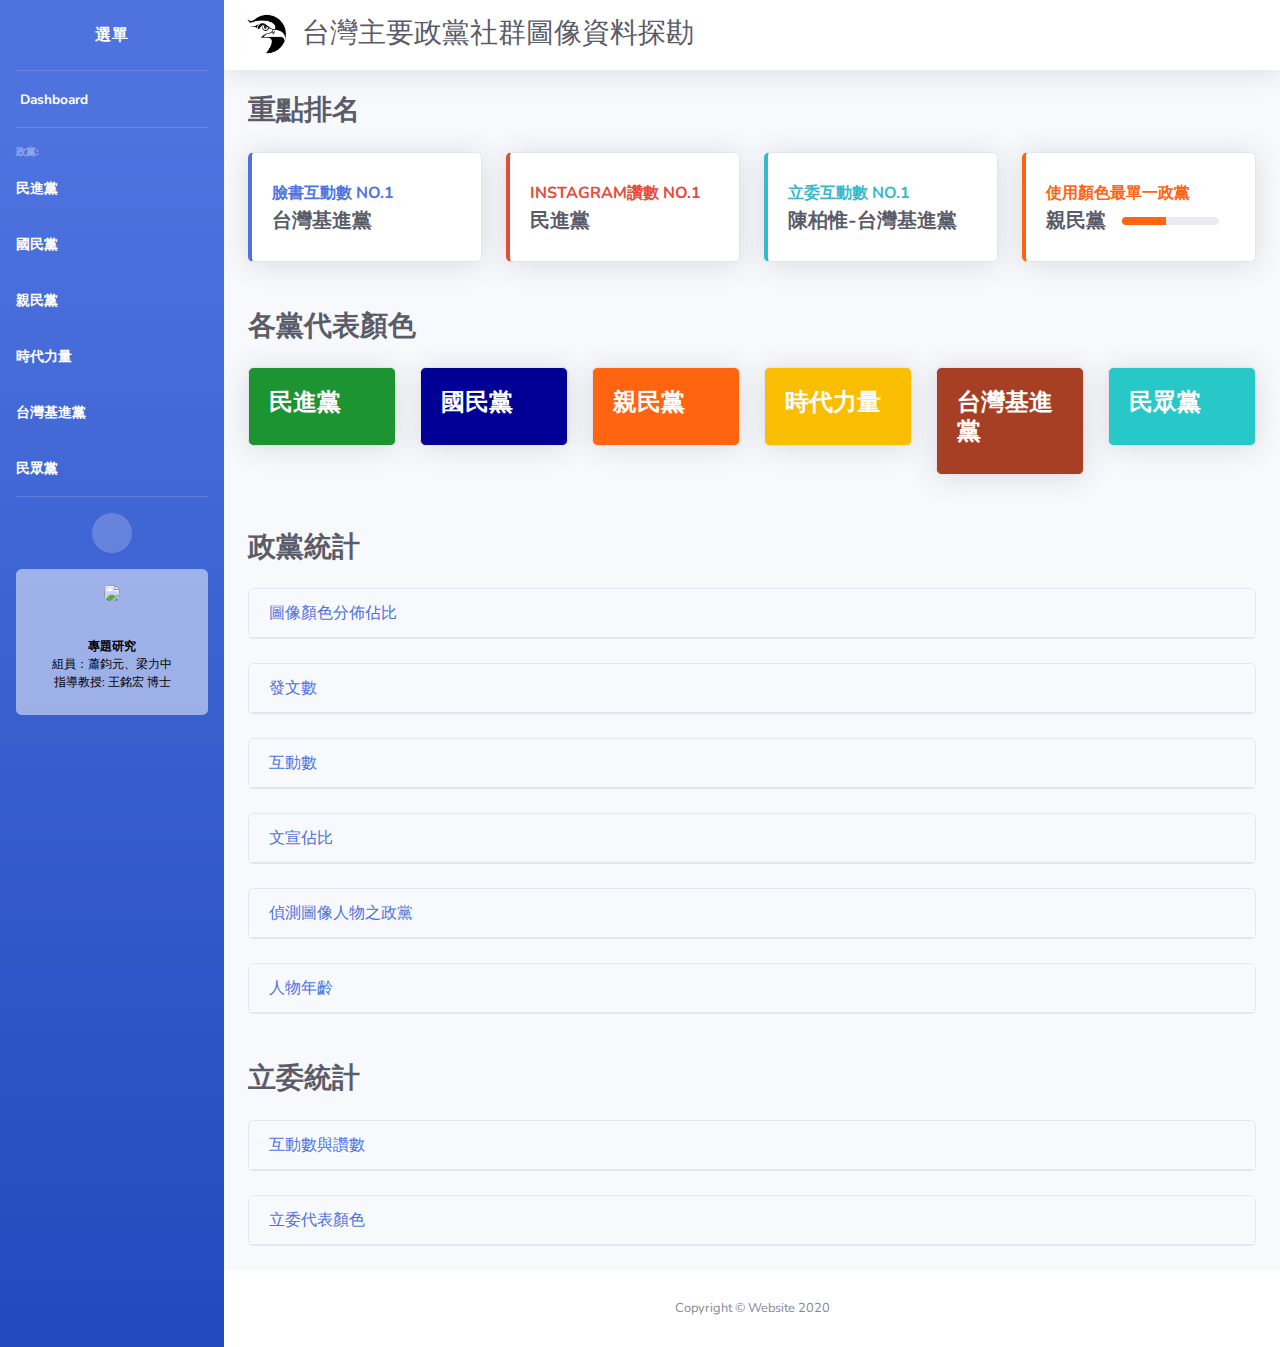
==== commit 506bc06c: "add" ====
--- a/index.html
+++ b/index.html
@@ -31,7 +31,7 @@
         <ul class="navbar-nav bg-gradient-primary sidebar sidebar-dark accordion" id="accordionSidebar">
 
             <!-- Sidebar - Brand -->
-            <a class="sidebar-brand d-flex align-items-center justify-content-center" href="index.html">
+            <a class="sidebar-brand d-flex align-items-center justify-content-center">
                 
                 <div class="sidebar-brand-text mx-3">選單</div>
             </a>
@@ -125,7 +125,7 @@
                     </button>
 
                     <!-- Topbar Search -->
-                    <h1 class="h3 mb-0 text-gray-800"><i class="fas fa-compass fa-spin " style="color: #ff6b6b;"></i> 台灣主要政黨社群圖像資料探勘</h1>
+                    <h1 class="h3 mb-0 text-gray-800"><img src="./image/fcu_logo.jpg" weight="50px" height="50px"> 台灣主要政黨社群圖像資料探勘</h1>
 
                     
 
@@ -149,8 +149,8 @@
                                 <div class="card-body">
                                     <div class="row no-gutters align-items-center">
                                         <div class="col mr-2">
-                                            <div class="text-xs font-weight-bold text-primary text-uppercase mb-1">
-                                                臉書互動數 NO.1</div>
+                                            <div class="text-s font-weight-bold text-primary text-uppercase mb-1">
+                                                臉書互動數 No.1</div>
                                             <div class="h5 mb-0 font-weight-bold text-gray-800">台灣基進黨</div>
                                         </div>
                                         <div class="col-auto">
@@ -167,8 +167,8 @@
                                 <div class="card-body">
                                     <div class="row no-gutters align-items-center">
                                         <div class="col mr-2">
-                                            <div class="text-xs font-weight-bold text-danger text-uppercase mb-1">
-                                                Instagram讚數 NO.1</div>
+                                            <div class="text-s font-weight-bold text-danger text-uppercase mb-1">
+                                                Instagram讚數 No.1</div>
                                             <div class="h5 mb-0 font-weight-bold text-gray-800">民進黨</div>
                                         </div>
                                         <div class="col-auto">
@@ -185,12 +185,12 @@
                                 <div class="card-body">
                                     <div class="row no-gutters align-items-center">
                                         <div class="col mr-2">
-                                            <div class="text-xs font-weight-bold text-info text-uppercase mb-1">
-                                                被怒最多的政黨</div>
-                                            <div class="h5 mb-0 font-weight-bold text-gray-800">台灣基進黨</div>
+                                            <div class="text-s font-weight-bold text-info text-uppercase mb-1">
+                                                立委互動數 No.1</div>
+                                            <div class="h5 mb-0 font-weight-bold text-gray-800">陳柏惟-台灣基進黨</div>
                                         </div>
                                         <div class="col-auto">
-                                            <i class="fas fa-angry fa-2x text-gray-300"></i>
+                                            <i class="fas fa-handshake fa-2x text-gray-300"></i>
                                         </div>
                                     </div>
                                 </div>
@@ -199,11 +199,11 @@
 
                         <!-- Earnings (Monthly) Card Example -->
                         <div class="col-xl-3 col-md-6 mb-4">
-                            <div class="card border-left-warning shadow h-100 py-2">
+                            <div class="card border-left-pfp shadow h-100 py-2">
                                 <div class="card-body">
                                     <div class="row no-gutters align-items-center">
                                         <div class="col mr-2">
-                                            <div class="text-xs font-weight-bold text-warning text-uppercase mb-1" >使用顏色最單一政黨
+                                            <div class="text-s font-weight-bold text-uppercase mb-1" style="color: #FF6310;">使用顏色最單一政黨
                                             </div>
                                             <div class="row no-gutters align-items-center">
                                                 <div class="col-auto">
@@ -211,7 +211,7 @@
                                                 </div>
                                                 <div class="col">
                                                     <div class="progress progress-sm mr-2">
-                                                        <div class="progress-bar bg-warning" role="progressbar"
+                                                        <div class="progress-bar bg-pfp" role="progressbar"
                                                             style="width: 45%" aria-valuenow="45" aria-valuemin="0"
                                                             aria-valuemax="100"></div>
                                                     </div>
@@ -228,320 +228,68 @@
 
                         
                     </div>
+
+                    <div class="d-sm-flex align-items-center justify-content-between mb-4">
+                    </div>
+
+                    <div class="d-sm-flex align-items-center justify-content-between mb-4">
+                        <h1 class="h3 mb-0 text-gray-800"><i class="fas fa-info-circle"></i> <strong>各黨代表顏色</strong></h1>
+                        
+                    </div>
+
+                    <div class='row'>
+                        <div class="col-md-2 mb-2">
+                            <div class="card bg-dpp text-white shadow">
+                                <div class="card-body">
+                                    <h4 class="font-weight-bold">民進黨</h4>
+                                </div>
+                            </div>
+                        </div>
+                        <div class="col-md-2 mb-2">
+                            <div class="card bg-kmt text-white shadow">
+                                <div class="card-body">
+                                    <h4 class="font-weight-bold">國民黨</h4>
+                                </div>
+                            </div>
+                        </div>
+                        <div class="col-md-2 mb-2">
+                            <div class="card bg-pfp text-white shadow">
+                                <div class="card-body">
+                                    <h4 class="font-weight-bold">親民黨</h4>
+                                </div>
+                            </div>
+                        </div>
+                        <div class="col-md-2 mb-2">
+                            <div class="card bg-power text-white shadow">
+                                <div class="card-body">
+                                    <h4 class="font-weight-bold">時代力量</h4>
+                                </div>
+                            </div>
+                        </div>
+                        <div class="col-md-2 mb-2">
+                            <div class="card bg-state text-white shadow">
+                                <div class="card-body">
+                                    <h4 class="font-weight-bold">台灣基進黨</h4>
+                                </div>
+                            </div>
+                        </div>
+                        <div class="col-md-2 mb-2">
+                            <div class="card bg-tpp text-white shadow">
+                                <div class="card-body">
+                                    <h4 class="font-weight-bold">民眾黨</h4>
+                                </div>
+                            </div>
+                        </div>
+                    </div>
+
+                    <div class="d-sm-flex align-items-center justify-content-between mb-4">
+                       <br>
+                    </div>
+
                     <!-- Page Heading -->
                     <div class="d-sm-flex align-items-center justify-content-between mb-4">
-                        <h1 class="h3 mb-0 text-gray-800"><i class="far fa-chart-bar" style="color: #20c997;"></i> <strong>政黨統計</strong></h1>
+                        <h1 class="h3 mb-0 text-gray-800"><i class="far fa-chart-bar"></i> <strong>政黨統計</strong></h1>
                         
-                    </div>
-
-                    
-
-                    
-
-                    <div class="card card-collapsable">
-                        <a class="card-header" href="#collapseCardExample2" data-toggle="collapse" role="button" aria-expanded="true" aria-controls="collapseCardExample"><i class="far fa-paper-plane"></i> 發文數
-                            <div class="card-collapsable-arrow">
-                            </div>
-                        </a>
-                        <div class="collapse" id="collapseCardExample2">
-                            <div class="card-body">
-
-                                <div class="row">
-                                        <div class="col-xl-6">
-                                            <div class="card shadow mb-4">
-                                                <div class="card-header">
-                                                    <h6 class="m-0 font-weight-bold text-primary"><i class="fab fa-facebook-square"></i> Facebook</h6>
-                                                    
-                                                </div>
-                                                <!-- Card Body -->
-                                                <div class="card-body">
-                                                    <div class="chart-area">
-                                                        <canvas id="myAreaChart-FB"></canvas>
-                                                    </div>
-                                                </div>
-                                            </div>
-                                        </div>
-                                        <div class="col-xl-6">
-                                            <div class="card shadow mb-4">
-                                                <div class="card-header">
-                                                    <h6 class="m-0 font-weight-bold text-primary"><i class="fab fa-instagram"></i> Instagram</h6>
-                                                    
-                                                </div>
-                                                <!-- Card Body -->
-                                                <div class="card-body">
-                                                    <div class="chart-area">
-                                                        <canvas id="myAreaChart-ig"></canvas>
-                                                    </div>
-                                                </div>
-                                            </div>
-                                        </div>
-                                    
-                                </div>
-                            </div>
-                        </div>
-                    </div>
-
-
-                    <div class="d-sm-flex align-items-center justify-content-between mb-4">
-                        
-                    </div>
-
-                    <div class="card card-collapsable">
-                        <a class="card-header" href="#collapseCardExampleReaction" data-toggle="collapse" role="button" aria-expanded="true" aria-controls="collapseCardExample"><i class="far fa-thumbs-up"></i> 互動數
-                            <div class="card-collapsable-arrow">
-                            </div>
-                        </a>
-                        <div class="collapse" id="collapseCardExampleReaction">
-                            <div class="card-body">
-
-                                <div class="row">
-                                        <div class="col-xl-6">
-                                            <div class="card shadow mb-4">
-                                                <div class="card-header">
-                                                    <h6 class="m-0 font-weight-bold text-primary"><i class="fab fa-facebook-square"></i> Facebook</h6>
-                                                    
-                                                </div>
-                                                <!-- Card Body -->
-                                                <div class="card-body">
-                                                    <div class="chart-area">
-                                                        <canvas id="Count-fb"></canvas>
-                                                    </div>
-                                                </div>
-                                            </div>
-                                        </div>
-                                        <div class="col-xl-6">
-                                            <div class="card shadow mb-4">
-                                                <div class="card-header">
-                                                    <h6 class="m-0 font-weight-bold text-primary"><i class="fab fa-instagram"></i> Instagram</h6>
-                                                    
-                                                </div>
-                                                <!-- Card Body -->
-                                                <div class="card-body">
-                                                    <div class="chart-area">
-                                                        <canvas id="Count-ig"></canvas>
-                                                    </div>
-                                                </div>
-                                            </div>
-                                        </div>
-                                    
-                                </div>
-                            </div>
-                        </div>
-                    </div>
-
-
-                    <div class="d-sm-flex align-items-center justify-content-between mb-4">
-                        
-                    </div>
-
-                    <div class="card card-collapsable">
-                        <a class="card-header" href="#collapseCardExample3" data-toggle="collapse" role="button" aria-expanded="true" aria-controls="collapseCardExample"><i class="fas fa-chart-pie"></i> 文宣佔比
-                            <div class="card-collapsable-arrow">
-                                
-                            </div>
-                        </a>
-                        <div class="collapse" id="collapseCardExample3">
-                            <div class="card-body">
-                                
-                            
-
-                                <!-- Content Row -->
-                                <div class="row">
-
-                                    <!-- Content Column -->
-                                    <div class="col-xl-6">
-
-                                        <!-- Project Card Example -->
-                                        <div class="card shadow mb-4">
-                                            <div class="card-header py-3">
-                                                <h6 class="m-0 font-weight-bold text-primary"><i class="fab fa-facebook-square"></i> Facebook</h6>
-                                            </div>
-                                            
-                                            <div class="card-body">
-
-                                                <h4 class="font-weight-bold"><img src="https://upload.wikimedia.org/wikipedia/zh/6/66/Flag_of_People_First_Party.svg" width="35px" height="35px">時代力量<span
-                                                        class="float-right">99.41%</span></h4>
-                                                <div class="progress mb-4">
-                                                    <div class="progress-bar-power progress-bar-striped progress-bar-animated" role="progressbar" style="width: 99%"
-                                                        aria-valuenow="99" aria-valuemin="0" aria-valuemax="100"></div>
-                                                </div>
-
-                                                <h4 class="font-weight-bold"><img src="https://upload.wikimedia.org/wikipedia/commons/a/a1/Emblem_of_the_Kuomintang.svg" width="35px" height="35px">國民黨<span
-                                                        class="float-right">96.69%</span></h4>
-                                                <div class="progress mb-4">
-                                                    <div class="progress-bar-kmt progress-bar-striped progress-bar-animated" role="progressbar" style="width: 96%"
-                                                        aria-valuenow="96" aria-valuemin="0" aria-valuemax="100"></div>
-                                                </div>
-
-                                                <h4 class="font-weight-bold">
-                                                <img src="https://upload.wikimedia.org/wikipedia/zh/c/c1/Emblem_of_Democratic_Progressive_Party_%28new%29.svg" width="35px" height="35px">民進黨<span
-                                                        class="float-right">96.65%</span></h4>
-                                                <div class="progress mb-4">
-                                                    <div class="progress-bar-dpp progress-bar-striped progress-bar-animated" role="progressbar" style="width: 96%"
-                                                        aria-valuenow="96" aria-valuemin="0" aria-valuemax="100"></div>
-                                                </div>
-                                                
-                                                <h4 class="font-weight-bold"><img src="https://upload.wikimedia.org/wikipedia/commons/0/0c/Emblem_of_Taiwan_People%27s_Party_2019.svg" width="35px" height="35px">民眾黨<span
-                                                    class="float-right">95.32%</span></h4>
-                                                <div class="progress mb-4">
-                                                    <div class="progress-bar-tpp progress-bar-striped progress-bar-animated" role="progressbar" style="width: 95%"
-                                                        aria-valuenow="95" aria-valuemin="0" aria-valuemax="100"></div>
-                                                </div>
-
-                                                <h4 class="font-weight-bold"><img src="https://upload.wikimedia.org/wikipedia/commons/7/77/Daijish%C5%8D_in_brown.svg" width="35px" height="35px">台灣基進黨<span
-                                                    class="float-right">94.74%</span></h4>
-                                                <div class="progress mb-4">
-                                                    <div class="progress-bar-state progress-bar-striped progress-bar-animated" role="progressbar" style="width: 94%"
-                                                        aria-valuenow="94" aria-valuemin="0" aria-valuemax="100"></div>
-                                                </div>
-
-                                                <h4 class="font-weight-bold"><img src="http://images.uncyc.org/zh-tw/8/8f/Semi_NewPowerParty_logo_01.gif" width="35px" height="35px">親民黨<span
-                                                        class="float-right">77.82%</span></h4>
-                                                <div class="progress mb-4">
-                                                    <div class="progress-bar-pfp progress-bar-striped progress-bar-animated" role="progressbar" style="width: 77%"
-                                                        aria-valuenow="77" aria-valuemin="0" aria-valuemax="100"></div>
-                                                </div>
-                                                
-                                                
-                                                
-                                            </div>
-                                        </div>
-
-                                    </div>
-                                
-
-                                    <div class="col-xl-6">
-
-                                        <!-- Project Card Example -->
-                                        <div class="card shadow mb-4">
-                                            <div class="card-header py-3">
-                                                <h6 class="m-0 font-weight-bold text-primary"><i class="fab fa-instagram"></i> Instagram</h6>
-                                            </div>
-                                            
-                                            <div class="card-body">
-                                                
-                                                <h4 class="font-weight-bold"><img src="https://upload.wikimedia.org/wikipedia/commons/0/0c/Emblem_of_Taiwan_People%27s_Party_2019.svg" width="35px" height="35px">民眾黨<span
-                                                    class="float-right">100%</span></h4>
-                                                <div class="progress mb-4">
-                                                    <div class="progress-bar-tpp progress-bar-striped progress-bar-animated" role="progressbar" style="width: 100%"
-                                                        aria-valuenow="100" aria-valuemin="0" aria-valuemax="100"></div>
-                                                </div>
-
-                                                <h4 class="font-weight-bold"><img src="https://upload.wikimedia.org/wikipedia/commons/a/a1/Emblem_of_the_Kuomintang.svg" width="35px" height="35px">國民黨<span
-                                                        class="float-right">94.57%</span></h4>
-                                                <div class="progress mb-4">
-                                                    <div class="progress-bar-kmt progress-bar-striped progress-bar-animated" role="progressbar" style="width: 94%"
-                                                        aria-valuenow="94" aria-valuemin="0" aria-valuemax="100"></div>
-                                                </div>
-
-                                                <h4 class="font-weight-bold"><img src="https://upload.wikimedia.org/wikipedia/zh/6/66/Flag_of_People_First_Party.svg" width="35px" height="35px">時代力量<span
-                                                        class="float-right">78.91%</span></h4>
-                                                <div class="progress mb-4">
-                                                    <div class="progress-bar-power progress-bar-striped progress-bar-animated" role="progressbar" style="width: 78%"
-                                                        aria-valuenow="78" aria-valuemin="0" aria-valuemax="100"></div>
-                                                </div>
-                                                <h4 class="font-weight-bold"><img src="https://upload.wikimedia.org/wikipedia/commons/7/77/Daijish%C5%8D_in_brown.svg" width="35px" height="35px">台灣基進黨<span
-                                                    class="float-right">75.81%</span></h4>
-                                                <div class="progress mb-4">
-                                                    <div class="progress-bar-state progress-bar-striped progress-bar-animated" role="progressbar" style="width: 75%"
-                                                        aria-valuenow="75" aria-valuemin="0" aria-valuemax="100"></div>
-                                                </div>
-
-                                                <h4 class="font-weight-bold"><img src="http://images.uncyc.org/zh-tw/8/8f/Semi_NewPowerParty_logo_01.gif" width="35px" height="35px">親民黨<span
-                                                        class="float-right">65.91%</span></h4>
-                                                <div class="progress mb-4">
-                                                    <div class="progress-bar-pfp progress-bar-striped progress-bar-animated" role="progressbar" style="width: 65%"
-                                                        aria-valuenow="65" aria-valuemin="0" aria-valuemax="100"></div>
-                                                </div>
-
-                                                <h4 class="font-weight-bold">
-                                                <img src="https://upload.wikimedia.org/wikipedia/zh/c/c1/Emblem_of_Democratic_Progressive_Party_%28new%29.svg" width="35px" height="35px">民進黨<span
-                                                        class="float-right">56.03%</span></h4>
-                                                <div class="progress mb-4">
-                                                    <div class="progress-bar-dpp progress-bar-striped progress-bar-animated" role="progressbar" style="width: 56%"
-                                                        aria-valuenow="56" aria-valuemin="0" aria-valuemax="100"></div>
-                                                </div>
-
-                                                
-                                            </div>
-                                        </div>
-
-                                    </div>
-
-                                    
-
-                                    
-                                </div>
-
-                            </div>
-                        </div>
-                    </div>
-
-                    <div class="d-sm-flex align-items-center justify-content-between mb-4">
-                    </div>
-
-                    <div class="card card-collapsable">
-                        <a class="card-header" href="#collapseCardExample4" data-toggle="collapse" role="button" aria-expanded="true" aria-controls="collapseCardExample"><i class="fas fa-exclamation-circle"></i> 政黨代表顏色
-                            <div class="card-collapsable-arrow">
-                            </div>
-                        </a>
-                        <div class="collapse" id="collapseCardExample4">
-                            <div class="card-body">
-                                <div class='row'>
-                                    <div class="col-md-2 mb-2">
-                                        <div class="card bg-dpp text-white shadow">
-                                            <div class="card-body">
-                                                民進黨
-                                                <div class="text-white-50 small">#1B9431</div>
-                                            </div>
-                                        </div>
-                                    </div>
-                                    <div class="col-md-2 mb-2">
-                                        <div class="card bg-kmt text-white shadow">
-                                            <div class="card-body">
-                                                國民黨
-                                                <div class="text-white-50 small">#000095</div>
-                                            </div>
-                                        </div>
-                                    </div>
-                                    <div class="col-md-2 mb-2">
-                                        <div class="card bg-pfp text-white shadow">
-                                            <div class="card-body">
-                                                親民黨
-                                                <div class="text-white-50 small">#FF6310</div>
-                                            </div>
-                                        </div>
-                                    </div>
-                                    <div class="col-md-2 mb-2">
-                                        <div class="card bg-power text-white shadow">
-                                            <div class="card-body">
-                                                時代力量
-                                                <div class="text-white-50 small">#F9BE01</div>
-                                            </div>
-                                        </div>
-                                    </div>
-                                    <div class="col-md-2 mb-2">
-                                        <div class="card bg-state text-white shadow">
-                                            <div class="card-body">
-                                                台灣基進黨
-                                                <div class="text-white-50 small">#A73F24</div>
-                                            </div>
-                                        </div>
-                                    </div>
-                                    <div class="col-md-2 mb-2">
-                                        <div class="card bg-tpp text-white shadow">
-                                            <div class="card-body">
-                                                民眾黨
-                                                <div class="text-white-50 small">#28C8C8</div>
-                                            </div>
-                                        </div>
-                                    </div>
-                                </div>
-                            </div>
-                        </div>
-                    </div>
-
-                    <div class="d-sm-flex align-items-center justify-content-between mb-4">
                     </div>
 
                     <div class="card card-collapsable">
@@ -679,6 +427,250 @@
                     </div>
 
                     <div class="d-sm-flex align-items-center justify-content-between mb-4">
+                       
+                     </div>
+
+                    <div class="card card-collapsable">
+                        <a class="card-header" href="#collapseCardExample2" data-toggle="collapse" role="button" aria-expanded="true" aria-controls="collapseCardExample"><i class="far fa-paper-plane"></i> 發文數
+                            <div class="card-collapsable-arrow">
+                            </div>
+                        </a>
+                        <div class="collapse" id="collapseCardExample2">
+                            <div class="card-body">
+
+                                <div class="row">
+                                        <div class="col-xl-6">
+                                            <div class="card shadow mb-4">
+                                                <div class="card-header">
+                                                    <h6 class="m-0 font-weight-bold text-primary"><i class="fab fa-facebook-square"></i> Facebook</h6>
+                                                    
+                                                </div>
+                                                <!-- Card Body -->
+                                                <div class="card-body">
+                                                    <div class="chart-area">
+                                                        <canvas id="myAreaChart-FB"></canvas>
+                                                    </div>
+                                                </div>
+                                            </div>
+                                        </div>
+                                        <div class="col-xl-6">
+                                            <div class="card shadow mb-4">
+                                                <div class="card-header">
+                                                    <h6 class="m-0 font-weight-bold text-primary"><i class="fab fa-instagram"></i> Instagram</h6>
+                                                    
+                                                </div>
+                                                <!-- Card Body -->
+                                                <div class="card-body">
+                                                    <div class="chart-area">
+                                                        <canvas id="myAreaChart-ig"></canvas>
+                                                    </div>
+                                                </div>
+                                            </div>
+                                        </div>
+                                    
+                                </div>
+                            </div>
+                        </div>
+                    </div>
+
+
+                    <div class="d-sm-flex align-items-center justify-content-between mb-4">
+                        
+                    </div>
+
+                    <div class="card card-collapsable">
+                        <a class="card-header" href="#collapseCardExampleReaction" data-toggle="collapse" role="button" aria-expanded="true" aria-controls="collapseCardExample"><i class="far fa-thumbs-up"></i> 互動數
+                            <div class="card-collapsable-arrow">
+                            </div>
+                        </a>
+                        <div class="collapse" id="collapseCardExampleReaction">
+                            <div class="card-body">
+
+                                <div class="row">
+                                        <div class="col-xl-6">
+                                            <div class="card shadow mb-4">
+                                                <div class="card-header">
+                                                    <h6 class="m-0 font-weight-bold text-primary"><i class="fab fa-facebook-square"></i> Facebook</h6>
+                                                    
+                                                </div>
+                                                <!-- Card Body -->
+                                                <div class="card-body">
+                                                    <div class="chart-area">
+                                                        <canvas id="Count-fb"></canvas>
+                                                    </div>
+                                                </div>
+                                            </div>
+                                        </div>
+                                        <div class="col-xl-6">
+                                            <div class="card shadow mb-4">
+                                                <div class="card-header">
+                                                    <h6 class="m-0 font-weight-bold text-primary"><i class="fab fa-instagram"></i> Instagram</h6>
+                                                    
+                                                </div>
+                                                <!-- Card Body -->
+                                                <div class="card-body">
+                                                    <div class="chart-area">
+                                                        <canvas id="Count-ig"></canvas>
+                                                    </div>
+                                                </div>
+                                            </div>
+                                        </div>
+                                    
+                                </div>
+                            </div>
+                        </div>
+                    </div>
+
+
+                    <div class="d-sm-flex align-items-center justify-content-between mb-4">
+                        
+                    </div>
+
+                    <div class="card card-collapsable">
+                        <a class="card-header" href="#collapseCardExample3" data-toggle="collapse" role="button" aria-expanded="true" aria-controls="collapseCardExample"><i class="fas fa-chart-pie"></i> 文宣佔比
+                            <div class="card-collapsable-arrow">
+                                
+                            </div>
+                        </a>
+                        <div class="collapse" id="collapseCardExample3">
+                            <div class="card-body">
+                                
+                            
+
+                                <!-- Content Row -->
+                                <div class="row">
+
+                                    <!-- Content Column -->
+                                    <div class="col-xl-6">
+
+                                        <!-- Project Card Example -->
+                                        <div class="card shadow mb-4">
+                                            <div class="card-header py-3">
+                                                <h6 class="m-0 font-weight-bold text-primary"><i class="fab fa-facebook-square"></i> Facebook</h6>
+                                            </div>
+                                            
+                                            <div class="card-body">
+
+                                                <h4 class="font-weight-bold"><img src="https://upload.wikimedia.org/wikipedia/zh/6/66/Flag_of_People_First_Party.svg" width="35px" height="35px">時代力量<span
+                                                        class="float-right">99.41%</span></h4>
+                                                <div class="progress mb-4">
+                                                    <div class="progress-bar-power progress-bar-striped progress-bar-animated" role="progressbar" style="width: 99%"
+                                                        aria-valuenow="99" aria-valuemin="0" aria-valuemax="100"></div>
+                                                </div>
+
+                                                <h4 class="font-weight-bold"><img src="https://upload.wikimedia.org/wikipedia/commons/a/a1/Emblem_of_the_Kuomintang.svg" width="35px" height="35px">國民黨<span
+                                                        class="float-right">96.69%</span></h4>
+                                                <div class="progress mb-4">
+                                                    <div class="progress-bar-kmt progress-bar-striped progress-bar-animated" role="progressbar" style="width: 96%"
+                                                        aria-valuenow="96" aria-valuemin="0" aria-valuemax="100"></div>
+                                                </div>
+
+                                                <h4 class="font-weight-bold">
+                                                <img src="https://upload.wikimedia.org/wikipedia/zh/c/c1/Emblem_of_Democratic_Progressive_Party_%28new%29.svg" width="35px" height="35px">民進黨<span
+                                                        class="float-right">96.65%</span></h4>
+                                                <div class="progress mb-4">
+                                                    <div class="progress-bar-dpp progress-bar-striped progress-bar-animated" role="progressbar" style="width: 96%"
+                                                        aria-valuenow="96" aria-valuemin="0" aria-valuemax="100"></div>
+                                                </div>
+                                                
+                                                <h4 class="font-weight-bold"><img src="https://upload.wikimedia.org/wikipedia/commons/0/0c/Emblem_of_Taiwan_People%27s_Party_2019.svg" width="35px" height="35px">民眾黨<span
+                                                    class="float-right">95.32%</span></h4>
+                                                <div class="progress mb-4">
+                                                    <div class="progress-bar-tpp progress-bar-striped progress-bar-animated" role="progressbar" style="width: 95%"
+                                                        aria-valuenow="95" aria-valuemin="0" aria-valuemax="100"></div>
+                                                </div>
+
+                                                <h4 class="font-weight-bold"><img src="https://upload.wikimedia.org/wikipedia/commons/7/77/Daijish%C5%8D_in_brown.svg" width="35px" height="35px">台灣基進黨<span
+                                                    class="float-right">94.74%</span></h4>
+                                                <div class="progress mb-4">
+                                                    <div class="progress-bar-state progress-bar-striped progress-bar-animated" role="progressbar" style="width: 94%"
+                                                        aria-valuenow="94" aria-valuemin="0" aria-valuemax="100"></div>
+                                                </div>
+
+                                                <h4 class="font-weight-bold"><img src="http://images.uncyc.org/zh-tw/8/8f/Semi_NewPowerParty_logo_01.gif" width="35px" height="35px">親民黨<span
+                                                        class="float-right">77.82%</span></h4>
+                                                <div class="progress mb-4">
+                                                    <div class="progress-bar-pfp progress-bar-striped progress-bar-animated" role="progressbar" style="width: 77%"
+                                                        aria-valuenow="77" aria-valuemin="0" aria-valuemax="100"></div>
+                                                </div>
+                                                
+                                                
+                                                
+                                            </div>
+                                        </div>
+
+                                    </div>
+                                
+
+                                    <div class="col-xl-6">
+
+                                        <!-- Project Card Example -->
+                                        <div class="card shadow mb-4">
+                                            <div class="card-header py-3">
+                                                <h6 class="m-0 font-weight-bold text-primary"><i class="fab fa-instagram"></i> Instagram</h6>
+                                            </div>
+                                            
+                                            <div class="card-body">
+                                                
+                                                <h4 class="font-weight-bold"><img src="https://upload.wikimedia.org/wikipedia/commons/0/0c/Emblem_of_Taiwan_People%27s_Party_2019.svg" width="35px" height="35px">民眾黨<span
+                                                    class="float-right">100%</span></h4>
+                                                <div class="progress mb-4">
+                                                    <div class="progress-bar-tpp progress-bar-striped progress-bar-animated" role="progressbar" style="width: 100%"
+                                                        aria-valuenow="100" aria-valuemin="0" aria-valuemax="100"></div>
+                                                </div>
+
+                                                <h4 class="font-weight-bold"><img src="https://upload.wikimedia.org/wikipedia/commons/a/a1/Emblem_of_the_Kuomintang.svg" width="35px" height="35px">國民黨<span
+                                                        class="float-right">94.57%</span></h4>
+                                                <div class="progress mb-4">
+                                                    <div class="progress-bar-kmt progress-bar-striped progress-bar-animated" role="progressbar" style="width: 94%"
+                                                        aria-valuenow="94" aria-valuemin="0" aria-valuemax="100"></div>
+                                                </div>
+
+                                                <h4 class="font-weight-bold"><img src="https://upload.wikimedia.org/wikipedia/zh/6/66/Flag_of_People_First_Party.svg" width="35px" height="35px">時代力量<span
+                                                        class="float-right">78.91%</span></h4>
+                                                <div class="progress mb-4">
+                                                    <div class="progress-bar-power progress-bar-striped progress-bar-animated" role="progressbar" style="width: 78%"
+                                                        aria-valuenow="78" aria-valuemin="0" aria-valuemax="100"></div>
+                                                </div>
+                                                <h4 class="font-weight-bold"><img src="https://upload.wikimedia.org/wikipedia/commons/7/77/Daijish%C5%8D_in_brown.svg" width="35px" height="35px">台灣基進黨<span
+                                                    class="float-right">75.81%</span></h4>
+                                                <div class="progress mb-4">
+                                                    <div class="progress-bar-state progress-bar-striped progress-bar-animated" role="progressbar" style="width: 75%"
+                                                        aria-valuenow="75" aria-valuemin="0" aria-valuemax="100"></div>
+                                                </div>
+
+                                                <h4 class="font-weight-bold"><img src="http://images.uncyc.org/zh-tw/8/8f/Semi_NewPowerParty_logo_01.gif" width="35px" height="35px">親民黨<span
+                                                        class="float-right">65.91%</span></h4>
+                                                <div class="progress mb-4">
+                                                    <div class="progress-bar-pfp progress-bar-striped progress-bar-animated" role="progressbar" style="width: 65%"
+                                                        aria-valuenow="65" aria-valuemin="0" aria-valuemax="100"></div>
+                                                </div>
+
+                                                <h4 class="font-weight-bold">
+                                                <img src="https://upload.wikimedia.org/wikipedia/zh/c/c1/Emblem_of_Democratic_Progressive_Party_%28new%29.svg" width="35px" height="35px">民進黨<span
+                                                        class="float-right">56.03%</span></h4>
+                                                <div class="progress mb-4">
+                                                    <div class="progress-bar-dpp progress-bar-striped progress-bar-animated" role="progressbar" style="width: 56%"
+                                                        aria-valuenow="56" aria-valuemin="0" aria-valuemax="100"></div>
+                                                </div>
+
+                                                
+                                            </div>
+                                        </div>
+
+                                    </div>
+
+                                    
+
+                                    
+                                </div>
+
+                            </div>
+                        </div>
+                    </div>
+
+
+                    <div class="d-sm-flex align-items-center justify-content-between mb-4">
                         
                     </div>
 
@@ -1120,7 +1112,7 @@
 
                     <div class="card card-collapsable">
                         
-                        <a class="card-header" href="#collapseCardExampleAge" data-toggle="collapse" role="button" aria-expanded="true" aria-controls="collapseCardExample" onclick="imgReset()"><i class="fas fa-clipboard-list"></i> 人物年齡
+                        <a class="card-header" href="#collapseCardExampleAge" data-toggle="collapse" role="button" aria-expanded="true" aria-controls="collapseCardExample"><i class="fas fa-clipboard-list"></i> 人物年齡
                             <div class="card-collapsable-arrow"></div>
                         </a>
                         <div class="collapse" id="collapseCardExampleAge">
@@ -1577,10 +1569,11 @@
                     </div>
 
                     <div class="d-sm-flex align-items-center justify-content-between mb-4">
+                        <br>
                     </div>
 
                     <div class="d-sm-flex align-items-center justify-content-between mb-4">
-                        <h1 class="h3 mb-0 text-gray-800"><i class="fas fa-user" style="color: #51cf66;"></i> <strong>立委統計</strong></h1>
+                        <h1 class="h3 mb-0 text-gray-800"><i class="fas fa-user"></i> <strong>立委統計</strong></h1>
                     </div>
                     
 
@@ -1661,7 +1654,7 @@
 
                     <div class="card card-collapsable">
                         
-                        <a class="card-header" href="#collapseCardExample7" data-toggle="collapse" role="button" aria-expanded="true" aria-controls="collapseCardExample" onclick="imgReset()"><i class="fas fa-palette"></i> 立委代表顏色
+                        <a class="card-header" href="#collapseCardExample7" data-toggle="collapse" role="button" aria-expanded="true" aria-controls="collapseCardExample" onclick="imgReset();"><i class="fas fa-palette"></i> 立委代表顏色
                             <div class="card-collapsable-arrow"></div>
                         </a>
                         <div class="collapse" id="collapseCardExample7">
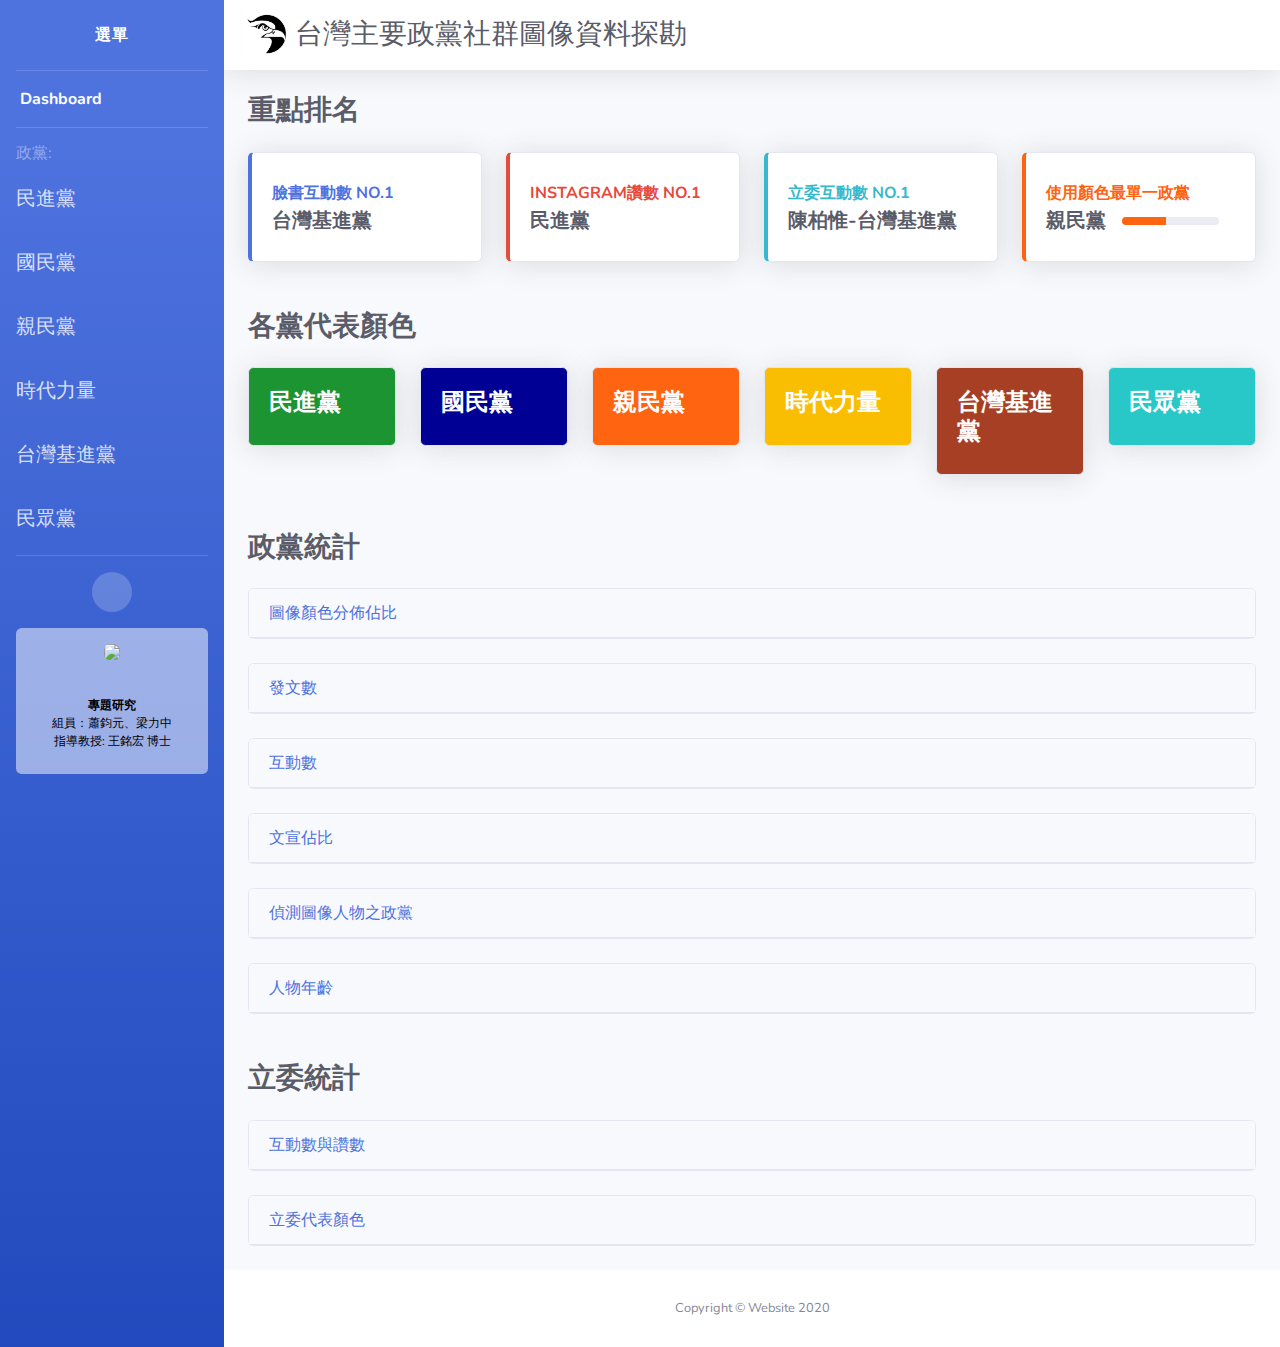
==== commit 3976b4b9: "Update index.html" ====
--- a/index.html
+++ b/index.html
@@ -43,7 +43,7 @@
             <li class="nav-item active">
                 <a class="nav-link" href="index.html">
                     <i class="fas fa-fw fa-tachometer-alt"></i>
-                    <span>Dashboard</span></a>
+                    <span style="font-size: medium;">Dashboard</span></a>
             </li>
 
             <!-- Divider -->
@@ -51,43 +51,43 @@
 
             <!-- Heading -->
             <div class="sidebar-heading">
-                政黨:
+                <h6 class="font">政黨:</h6>
             </div>
 
-            <li class="nav-item active">
+            <li class="nav-item">
                 <a class="nav-link" href="./dpp.html">
-                    
-                    <span>民進黨</span></a>
+                    <h5 class="font">民進黨</h5>
+                </a>
             </li>
 
-            <li class="nav-item active">
+            <li class="nav-item ">
                 <a class="nav-link" href="./kmt.html">
-                    
-                    <span>國民黨</span></a>
+                    <h5 class="font">國民黨</h5>
+                </a>
             </li>
 
-            <li class="nav-item active">
+            <li class="nav-item ">
                 <a class="nav-link" href="./pfp.html">
-                    
-                    <span>親民黨</span></a>
+                    <h5 class="font">親民黨</h5>
+                </a>
             </li>
 
-            <li class="nav-item active">
+            <li class="nav-item ">
                 <a class="nav-link" href="./newp.html">
-                    
-                    <span>時代力量</span></a>
+                    <h5 class="font">時代力量</h5>
+                </a>
             </li>
 
-            <li class="nav-item active">
+            <li class="nav-item ">
                 <a class="nav-link" href="./state.html">
-                    
-                    <span>台灣基進黨</span></a>
+                    <h5 class="font">台灣基進黨</h5>
+                </a>
             </li>
 
-            <li class="nav-item active">
+            <li class="nav-item ">
                 <a class="nav-link" href="./tpp.html">
-                    
-                    <span>民眾黨</span></a>
+                    <h5 class="font">民眾黨</h5>
+                </a>
             </li>
 
 
@@ -125,7 +125,8 @@
                     </button>
 
                     <!-- Topbar Search -->
-                    <h1 class="h3 mb-0 text-gray-800"><img src="./image/fcu_logo.jpg" weight="50px" height="50px"> 台灣主要政黨社群圖像資料探勘</h1>
+                    <img src="./image/fcu_logo.jpg" weight="50px" height="50px">
+                    <h1 class="h3 mb-0 text-gray-800">台灣主要政黨社群圖像資料探勘</h1>
 
                     
 
@@ -292,8 +293,27 @@
                         
                     </div>
 
+                    <script>
+                        function LoadPIE() {
+
+                            setTimeout(function (){
+                                document.getElementById("collapseCardExample5").scrollIntoView({behavior: "smooth"});
+                            },100);
+
+                            setTimeout(function (){
+                                loadPie();
+                            }, 500);
+                        }
+
+                        function GoTo(id){
+                            setTimeout(function (){
+                                document.getElementById(id).scrollIntoView({behavior: "smooth"});
+                            },100);
+                        }
+                    </script>
+
                     <div class="card card-collapsable">
-                        <a class="card-header" href="#collapseCardExample5" data-toggle="collapse" role="button" aria-expanded="true" aria-controls="collapseCardExample"><i class="fas fa-palette"></i> 圖像顏色分佈佔比
+                        <a class="card-header" href="#collapseCardExample5" data-toggle="collapse" role="button" aria-expanded="true" aria-controls="collapseCardExample" onclick="LoadPIE();"><i class="fas fa-palette"></i> 圖像顏色分佈佔比
                             <div class="card-collapsable-arrow">
                             </div>
                         </a>
@@ -429,9 +449,19 @@
                     <div class="d-sm-flex align-items-center justify-content-between mb-4">
                        
                      </div>
-
+                     <script>
+                        function LoadAREA() {
+                            setTimeout(function (){
+                                document.getElementById("collapseCardExample2").scrollIntoView({behavior: "smooth"});
+                            },100);
+
+                            setTimeout(function (){
+                                LoadArea_FBIG();
+                            }, 500);
+                        }
+                    </script>
                     <div class="card card-collapsable">
-                        <a class="card-header" href="#collapseCardExample2" data-toggle="collapse" role="button" aria-expanded="true" aria-controls="collapseCardExample"><i class="far fa-paper-plane"></i> 發文數
+                        <a class="card-header" href="#collapseCardExample2" data-toggle="collapse" role="button" aria-expanded="true" aria-controls="collapseCardExample" onclick="LoadAREA();"><i class="far fa-paper-plane"></i> 發文數
                             <div class="card-collapsable-arrow">
                             </div>
                         </a>
@@ -478,8 +508,21 @@
                         
                     </div>
 
+                    <script>
+                        function LoadBAR() {
+
+                            setTimeout(function (){
+                                document.getElementById("collapseCardExampleReaction").scrollIntoView({behavior: "smooth"});
+                            },100);
+
+                            setTimeout(function (){
+                                LoadBar_count();
+                            }, 500);
+                        }
+                    </script>
+
                     <div class="card card-collapsable">
-                        <a class="card-header" href="#collapseCardExampleReaction" data-toggle="collapse" role="button" aria-expanded="true" aria-controls="collapseCardExample"><i class="far fa-thumbs-up"></i> 互動數
+                        <a class="card-header" href="#collapseCardExampleReaction" data-toggle="collapse" role="button" aria-expanded="true" aria-controls="collapseCardExample" onclick="LoadBAR();"><i class="far fa-thumbs-up"></i> 互動數
                             <div class="card-collapsable-arrow">
                             </div>
                         </a>
@@ -527,7 +570,7 @@
                     </div>
 
                     <div class="card card-collapsable">
-                        <a class="card-header" href="#collapseCardExample3" data-toggle="collapse" role="button" aria-expanded="true" aria-controls="collapseCardExample"><i class="fas fa-chart-pie"></i> 文宣佔比
+                        <a class="card-header" href="#collapseCardExample3" data-toggle="collapse" role="button" aria-expanded="true" aria-controls="collapseCardExample" onClick="GoTo('collapseCardExample3');"><i class="fas fa-chart-pie"></i> 文宣佔比
                             <div class="card-collapsable-arrow">
                                 
                             </div>
@@ -675,7 +718,7 @@
                     </div>
 
                     <div class="card card-collapsable">
-                        <a class="card-header" href="#collapseCardExampleTag" data-toggle="collapse" role="button" aria-expanded="true" aria-controls="collapseCardExample"><i class="fas fa-search"></i> 偵測圖像人物之政黨
+                        <a class="card-header" href="#collapseCardExampleTag" data-toggle="collapse" role="button" aria-expanded="true" aria-controls="collapseCardExample" onClick="GoTo('collapseCardExampleTag');"><i class="fas fa-search"></i> 偵測圖像人物之政黨
                             <div class="card-collapsable-arrow">
                                 
                             </div>
@@ -1112,7 +1155,7 @@
 
                     <div class="card card-collapsable">
                         
-                        <a class="card-header" href="#collapseCardExampleAge" data-toggle="collapse" role="button" aria-expanded="true" aria-controls="collapseCardExample"><i class="fas fa-clipboard-list"></i> 人物年齡
+                        <a class="card-header" href="#collapseCardExampleAge" onClick="GoTo('collapseCardExampleAge');" data-toggle="collapse" role="button" aria-expanded="true" aria-controls="collapseCardExample"><i class="fas fa-clipboard-list"></i> 人物年齡
                             <div class="card-collapsable-arrow"></div>
                         </a>
                         <div class="collapse" id="collapseCardExampleAge">
@@ -1576,9 +1619,22 @@
                         <h1 class="h3 mb-0 text-gray-800"><i class="fas fa-user"></i> <strong>立委統計</strong></h1>
                     </div>
                     
+                    <script>
+                        function LoadA_per() {
+                            
+                            setTimeout(function (){
+                                document.getElementById("collapseCardExample6").scrollIntoView({behavior: "smooth"});
+                            },100);
+
+                            setTimeout(function (){
+                                LoadArea_Person();
+                            },500);
+                            
+                        }
+                    </script>
 
                     <div class="card card-collapsable">
-                        <a class="card-header" href="#collapseCardExample6" data-toggle="collapse" role="button" aria-expanded="true" aria-controls="collapseCardExample"><i class="fab fa-facebook"></i> 互動數與讚數
+                        <a class="card-header" href="#collapseCardExample6" data-toggle="collapse" role="button" aria-expanded="true" aria-controls="collapseCardExample" onclick="LoadA_per();"><i class="fab fa-facebook"></i> 互動數與讚數
                             <div class="card-collapsable-arrow">
                             </div>
                         </a>
@@ -1602,10 +1658,17 @@
                     </div>
 
                     <script> 
+                    
+                        function reload(){
+                            var container = document.getElementById("imgReload");
+                            var content = container.innerHTML;
+                            container.innerHTML= content; 
+                        }
 
                         function imgReset(){
+                            GoTo("collapseCardExample7");
                             document.getElementById("image").src = "./image/all_puzzle.jpg";
-                            document.getElementById("backImg").style.backgroundImage = "url('./image/all_puzzle.jpg')";
+                            document.getElementById("imgReload").style = "background-image: url('./image/all_puzzle.jpg'); background-size: cover;";
                         }
 
                         function changeImage(number)
@@ -1613,42 +1676,45 @@
                         var img = document.getElementById("image");
                         switch(number){
                             case 1:
-                                document.getElementById("backImg").style.backgroundImage = "url('"+img.src+"')";
+                                document.getElementById("imgReload").style = "background-image: url('"+img.src+"'); background-size: cover;";
                                 img.src="./image/puzzle_dpp.jpg";
+                                reload();
                                 break;
                             case 2:
-                                document.getElementById("backImg").style.backgroundImage = "url('"+img.src+"')";
+                                document.getElementById("imgReload").style = "background-image: url('"+img.src+"'); background-size: cover;";
                                 img.src="./image/puzzle_kmt.jpg";
+                                reload();
                                 break;
                             case 3:
-                                document.getElementById("backImg").style.backgroundImage = "url('"+img.src+"')";
+                                document.getElementById("imgReload").style = "background-image: url('"+img.src+"'); background-size: cover;";
                                 img.src="./image/puzzle_newp.jpg";
+                                reload();
                                 break;
                             case 4:
-                                document.getElementById("backImg").style.backgroundImage = "url('"+img.src+"')";
+                                document.getElementById("imgReload").style = "background-image: url('"+img.src+"'); background-size: cover;";
                                 img.src="./image/puzzle_stat.jpg";
+                                reload();
                                 break;
                             case 5:
-                                document.getElementById("backImg").style.backgroundImage = "url('"+img.src+"')";
+                                document.getElementById("imgReload").style = "background-image: url('"+img.src+"'); background-size: cover;";
                                 img.src="./image/puzzle_tpp.jpg";
+                                reload();
                                 break;
                             case 6:
-                                document.getElementById("backImg").style.backgroundImage = "url('"+img.src+"')";
+                                document.getElementById("imgReload").style = "background-image: url('"+img.src+"'); background-size: cover;";
                                 img.src="./image/puzzle_none.jpg";
+                                reload();
                                 break;
                             default:
-                                document.getElementById("backImg").style.backgroundImage = "url('"+img.src+"')";
+                                document.getElementById("imgReload").style = "background-image: url('"+img.src+"'); background-size: cover;";
                                 img.src="./image/all_puzzle.jpg";
+                                reload();
                                 break;
-                        }
+                            }
                         return false;
                         }
 
-                        function reload(){
-                            var container = document.getElementById("imgReload");
-                            var content = container.innerHTML;
-                            container.innerHTML= content; 
-                        }
+                        
                         
                     </script>
 
@@ -1662,30 +1728,28 @@
                                 <div class="row">
             
                                     <div class="col-xl-2">
-                                        <a class="btn btn-success " onclick="changeImage();" href="javascript: reload()">全部</a>
+                                        <a class="btn btn-success " onclick="changeImage();">全部</a>
                                     </div>
                                     <div class="col-xl-2">
-                                        <a class="btn bg-dpp" onclick="changeImage(1);"  href="javascript: reload()"><span style="color:white;">民進黨</span></a>
+                                        <a class="btn bg-dpp" onclick="changeImage(1);" ><span style="color:white;">民進黨</span></a>
                                     </div>
                                     <div class="col-xl-2">
-                                        <a class="btn bg-kmt" onclick="changeImage(2);" href="javascript: reload()"><span style="color:white;">國民黨</span></a>
+                                        <a class="btn bg-kmt" onclick="changeImage(2);"><span style="color:white;">國民黨</span></a>
                                     </div>
                                     <div class="col-xl-2">
-                                        <a class="btn bg-state" onclick="changeImage(4);" href="javascript: reload()"><span style="color:white;">台灣基進</span></a>
+                                        <a class="btn bg-state" onclick="changeImage(4);"><span style="color:white;">台灣基進</span></a>
                                     </div>
                                     <div class="col-xl-2">
-                                        <a class="btn bg-tpp" onclick="changeImage(5);" href="javascript: reload()"><span style="color:white;">民眾黨</span></a>
+                                        <a class="btn bg-tpp" onclick="changeImage(5);"><span style="color:white;">民眾黨</span></a>
                                     </div>
                                     <div class="col-xl-2">
-                                        <a class="btn bg-secondary" onclick="changeImage(6);" href="javascript: reload()"><span style="color:white;">無黨籍</span></a>
+                                        <a class="btn bg-secondary" onclick="changeImage(6);"><span style="color:white;">無黨籍</span></a>
                                     </div>
                                 </div>
                                 <hr>
 
                                 <div class="row" id="imgReload" >
-                                    <div id= "backImg" style="background-image: url(''); background-size: cover;">
-                                        <img id="image" src="./image/all_puzzle.jpg" class="img-fluid d-block mx-auto fade-in" >
-                                    </div>
+                                    <img id="image" src="./image/all_puzzle.jpg" class="img-fluid d-block mx-auto fade-in" >
                                 </div>
                                 
                                 
@@ -1709,7 +1773,7 @@
             <!-- Footer -->
             <footer class="sticky-footer bg-white">
                 <div class="container my-auto">
-                    <div class="copyright text-center my-auto">
+                    <div class="copyright text-center my-auto" id="BOTT">
                         <span>Copyright &copy; Website 2020</span>
                     </div>
                 </div>
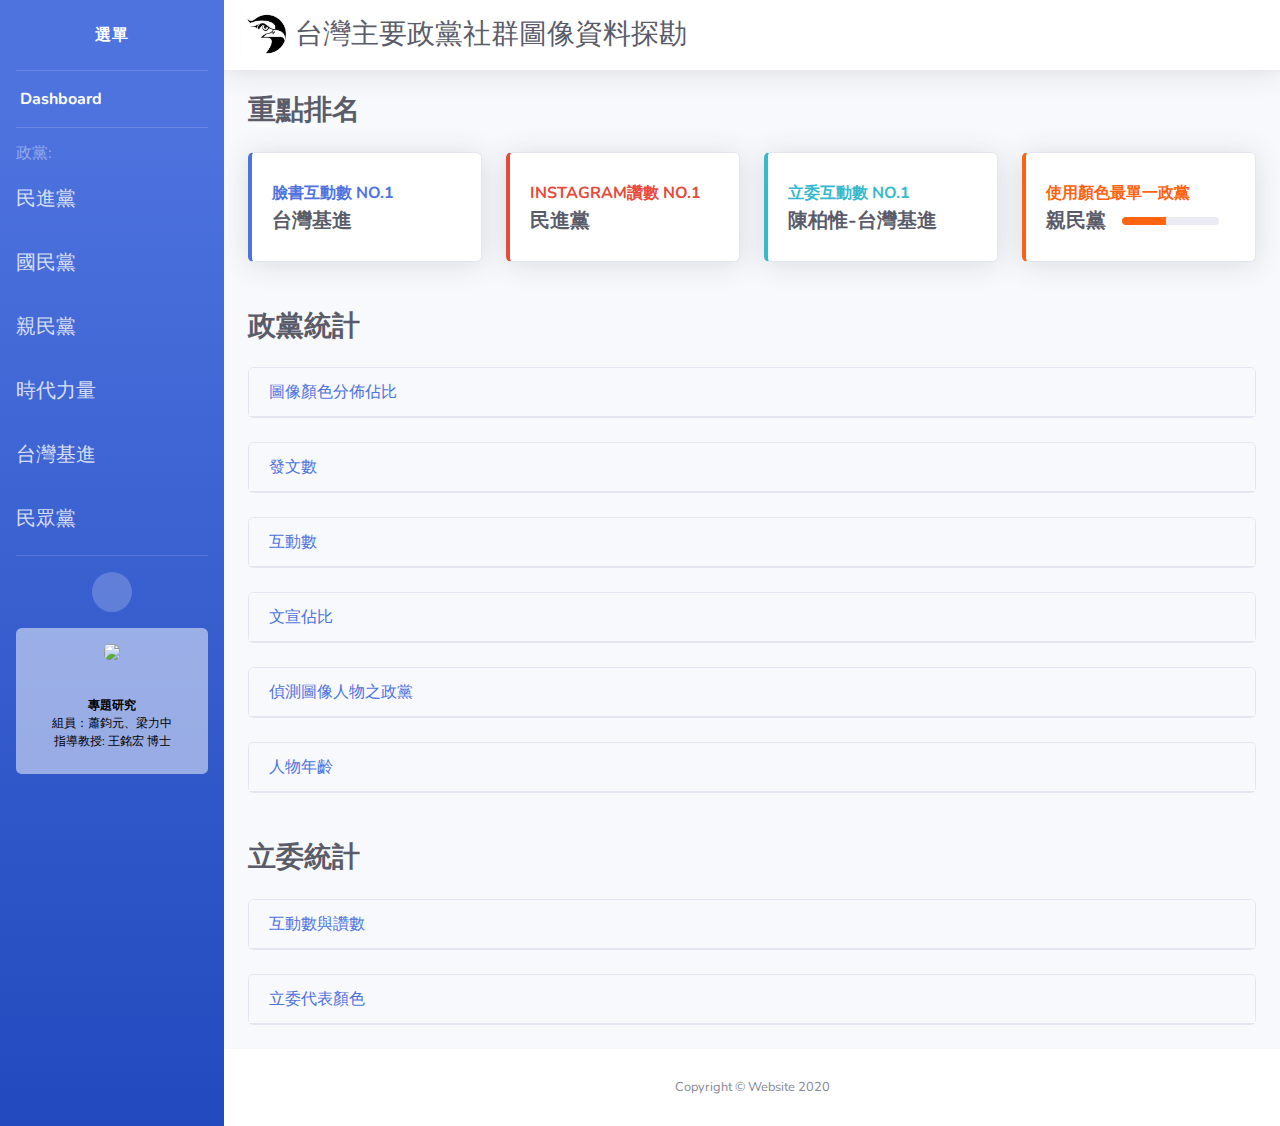
==== commit 26192e08: "Update index.html" ====
--- a/index.html
+++ b/index.html
@@ -80,7 +80,7 @@
 
             <li class="nav-item ">
                 <a class="nav-link" href="./state.html">
-                    <h5 class="font">台灣基進黨</h5>
+                    <h5 class="font">台灣基進</h5>
                 </a>
             </li>
 
@@ -152,7 +152,7 @@
                                         <div class="col mr-2">
                                             <div class="text-s font-weight-bold text-primary text-uppercase mb-1">
                                                 臉書互動數 No.1</div>
-                                            <div class="h5 mb-0 font-weight-bold text-gray-800">台灣基進黨</div>
+                                            <div class="h5 mb-0 font-weight-bold text-gray-800">台灣基進</div>
                                         </div>
                                         <div class="col-auto">
                                             <i class="fas fa-fire-alt fa-2x text-gray-300"></i>
@@ -188,10 +188,10 @@
                                         <div class="col mr-2">
                                             <div class="text-s font-weight-bold text-info text-uppercase mb-1">
                                                 立委互動數 No.1</div>
-                                            <div class="h5 mb-0 font-weight-bold text-gray-800">陳柏惟-台灣基進黨</div>
+                                            <div class="h5 mb-0 font-weight-bold text-gray-800">陳柏惟-台灣基進</div>
                                         </div>
                                         <div class="col-auto">
-                                            <i class="fas fa-handshake fa-2x text-gray-300"></i>
+                                            <i class="fas fa-thumbs-up fa-2x text-gray-300"></i>
                                         </div>
                                     </div>
                                 </div>
@@ -226,65 +226,10 @@
                                 </div>
                             </div>
                         </div>
-
-                        
                     </div>
 
                     <div class="d-sm-flex align-items-center justify-content-between mb-4">
-                    </div>
-
-                    <div class="d-sm-flex align-items-center justify-content-between mb-4">
-                        <h1 class="h3 mb-0 text-gray-800"><i class="fas fa-info-circle"></i> <strong>各黨代表顏色</strong></h1>
-                        
-                    </div>
-
-                    <div class='row'>
-                        <div class="col-md-2 mb-2">
-                            <div class="card bg-dpp text-white shadow">
-                                <div class="card-body">
-                                    <h4 class="font-weight-bold">民進黨</h4>
-                                </div>
-                            </div>
-                        </div>
-                        <div class="col-md-2 mb-2">
-                            <div class="card bg-kmt text-white shadow">
-                                <div class="card-body">
-                                    <h4 class="font-weight-bold">國民黨</h4>
-                                </div>
-                            </div>
-                        </div>
-                        <div class="col-md-2 mb-2">
-                            <div class="card bg-pfp text-white shadow">
-                                <div class="card-body">
-                                    <h4 class="font-weight-bold">親民黨</h4>
-                                </div>
-                            </div>
-                        </div>
-                        <div class="col-md-2 mb-2">
-                            <div class="card bg-power text-white shadow">
-                                <div class="card-body">
-                                    <h4 class="font-weight-bold">時代力量</h4>
-                                </div>
-                            </div>
-                        </div>
-                        <div class="col-md-2 mb-2">
-                            <div class="card bg-state text-white shadow">
-                                <div class="card-body">
-                                    <h4 class="font-weight-bold">台灣基進黨</h4>
-                                </div>
-                            </div>
-                        </div>
-                        <div class="col-md-2 mb-2">
-                            <div class="card bg-tpp text-white shadow">
-                                <div class="card-body">
-                                    <h4 class="font-weight-bold">民眾黨</h4>
-                                </div>
-                            </div>
-                        </div>
-                    </div>
-
-                    <div class="d-sm-flex align-items-center justify-content-between mb-4">
-                       <br>
+                       
                     </div>
 
                     <!-- Page Heading -->
@@ -327,8 +272,24 @@
                                             <!-- Card Header - Dropdown -->
                                             <div
                                                 class="card-header py-3 d-flex flex-row align-items-center justify-content-between">
-                                                <img src="https://upload.wikimedia.org/wikipedia/zh/c/c1/Emblem_of_Democratic_Progressive_Party_%28new%29.svg" width="50px" height="50px">
-                                                <h6 class="m-0 font-weight-bold text-primary">民進黨</h6>
+                                                <div class="col-xl">
+                                                    <img src="https://upload.wikimedia.org/wikipedia/zh/c/c1/Emblem_of_Democratic_Progressive_Party_%28new%29.svg" width="50px" height="50px">
+                                                </div>
+
+                                                <div class="col-xl">
+                                                    <div class="card bg-dpp text-white shadow" style="height: 1rem;">
+                                                        <div class="card-body">
+                                                            <h5 class="font-weight-bold text-center" style="color: #1B9431;">代表色</h5>
+                                                        </div>
+                                                    </div>
+                                                </div>
+
+                                                <div class="col-xl">
+                                                    <h5 class="m-0 font-weight-bold text-primary text-right">民進黨</h5>
+                                                </div>
+                                                
+                                                
+                                                
                                                 
                                             </div>
                                             <!-- Card Body -->
@@ -347,8 +308,24 @@
                                             <!-- Card Header - Dropdown -->
                                             <div
                                                 class="card-header py-3 d-flex flex-row align-items-center justify-content-between">
-                                                <img src="https://upload.wikimedia.org/wikipedia/commons/a/a1/Emblem_of_the_Kuomintang.svg" width="50px" height="50px">
-                                                <h6 class="m-0 font-weight-bold text-primary">國民黨</h6>
+                                                <div class="col-xl">
+                                                    <img src="https://upload.wikimedia.org/wikipedia/commons/a/a1/Emblem_of_the_Kuomintang.svg" width="50px" height="50px">
+                                                </div>
+
+                                                <div class="col-xl">
+                                                    <div class="card bg-kmt text-white shadow" style="height: 1rem;">
+                                                        <div class="card-body">
+                                                            <h5 class="font-weight-bold text-center" style="color: #000095;">代表色</h5>
+                                                        </div>
+                                                    </div>
+                                                </div>
+
+                                                <div class="col-xl">
+                                                    <h5 class="m-0 font-weight-bold text-primary text-right">國民黨</h5>
+                                                </div>
+                                                
+                                                
+                                                
                                                 
                                             </div>
                                             <!-- Card Body -->
@@ -367,8 +344,23 @@
                                             <!-- Card Header - Dropdown -->
                                             <div
                                                 class="card-header py-3 d-flex flex-row align-items-center justify-content-between">
-                                                <img src="http://images.uncyc.org/zh-tw/8/8f/Semi_NewPowerParty_logo_01.gif" width="50px" height="50px">
-                                                <h6 class="m-0 font-weight-bold text-primary">時代力量</h6>
+                                                <div class="col-xl">
+                                                    <img src="http://images.uncyc.org/zh-tw/8/8f/Semi_NewPowerParty_logo_01.gif" width="50px" height="50px">
+                                                </div>
+
+                                                <div class="col-xl">
+                                                    <div class="card bg-power text-white shadow" style="height: 1rem;">
+                                                        <div class="card-body">
+                                                            <h5 class="font-weight-bold text-center" style="color: #F9BE01;">代表色</h5>
+                                                        </div>
+                                                    </div>
+                                                </div>
+
+                                                <div class="col-xl">
+                                                    <h5 class="m-0 font-weight-bold text-primary text-right">時代力量</h5>
+                                                </div>
+                                                
+                                                
                                                 
                                             </div>
                                             <!-- Card Body -->
@@ -387,8 +379,21 @@
                                             <!-- Card Header - Dropdown -->
                                             <div
                                                 class="card-header py-3 d-flex flex-row align-items-center justify-content-between">
-                                                <img src="https://upload.wikimedia.org/wikipedia/zh/6/66/Flag_of_People_First_Party.svg" width="50px" height="50px">
-                                                <h6 class="m-0 font-weight-bold text-primary">親民黨</h6>
+                                                <div class="col-xl">
+                                                    <img src="https://upload.wikimedia.org/wikipedia/zh/6/66/Flag_of_People_First_Party.svg" width="50px" height="50px">
+                                                </div>
+
+                                                <div class="col-xl">
+                                                    <div class="card bg-pfp text-white shadow" style="height: 1rem;">
+                                                        <div class="card-body">
+                                                            <h5 class="font-weight-bold text-center" style="color: #ff6410;">代表色</h5>
+                                                        </div>
+                                                    </div>
+                                                </div>
+
+                                                <div class="col-xl">
+                                                    <h5 class="m-0 font-weight-bold text-primary text-right">親民黨</h5>
+                                                </div>
                                                 
                                             </div>
                                             <!-- Card Body -->
@@ -407,8 +412,22 @@
                                             <!-- Card Header - Dropdown -->
                                             <div
                                                 class="card-header py-3 d-flex flex-row align-items-center justify-content-between">
-                                                <img src="https://upload.wikimedia.org/wikipedia/commons/7/77/Daijish%C5%8D_in_brown.svg" width="50px" height="50px">
-                                                <h6 class="m-0 font-weight-bold text-primary">台灣基進黨</h6>
+                                                <div class="col-xl">
+                                                    <img src="https://upload.wikimedia.org/wikipedia/commons/7/77/Daijish%C5%8D_in_brown.svg" width="50px" height="50px">
+                                                </div>
+
+                                                <div class="col-xl">
+                                                    <div class="card bg-state text-white shadow" style="height: 1rem;">
+                                                        <div class="card-body">
+                                                            <h5 class="font-weight-bold text-center" style="color: #A73f24;">代表色</h5>
+                                                        </div>
+                                                    </div>
+                                                </div>
+
+                                                <div class="col-xl">
+                                                    <h5 class="m-0 font-weight-bold text-primary text-right">台灣基進</h5>
+                                                </div>
+                                                
                                                 
                                             </div>
                                             <!-- Card Body -->
@@ -427,8 +446,24 @@
                                             <!-- Card Header - Dropdown -->
                                             <div
                                                 class="card-header py-3 d-flex flex-row align-items-center justify-content-between">
-                                                <img src="https://upload.wikimedia.org/wikipedia/commons/0/0c/Emblem_of_Taiwan_People%27s_Party_2019.svg" width="50px" height="50px">
-                                                <h6 class="m-0 font-weight-bold text-primary">民眾黨</h6>
+                                                <div class="col-xl">
+                                                    <img src="https://upload.wikimedia.org/wikipedia/commons/0/0c/Emblem_of_Taiwan_People%27s_Party_2019.svg" width="50px" height="50px">
+                                                </div>
+
+                                                <div class="col-xl">
+                                                    <div class="card bg-tpp text-white shadow" style="height: 1rem;">
+                                                        <div class="card-body">
+                                                            <h5 class="font-weight-bold text-center" style="color: #28C8C8;">代表色</h5>
+                                                        </div>
+                                                    </div>
+                                                </div>
+
+                                                <div class="col-xl">
+                                                    <h5 class="m-0 font-weight-bold text-primary text-right">民眾黨</h5>
+                                                </div>
+                                                
+                                                
+                                                
                                                 
                                             </div>
                                             <!-- Card Body -->
@@ -522,7 +557,7 @@
                     </script>
 
                     <div class="card card-collapsable">
-                        <a class="card-header" href="#collapseCardExampleReaction" data-toggle="collapse" role="button" aria-expanded="true" aria-controls="collapseCardExample" onclick="LoadBAR();"><i class="far fa-thumbs-up"></i> 互動數
+                        <a class="card-header" href="#collapseCardExampleReaction" data-toggle="collapse" role="button" aria-expanded="true" aria-controls="collapseCardExample" onclick="LoadBAR();"><i class="far fa-handshake"></i> 互動數
                             <div class="card-collapsable-arrow">
                             </div>
                         </a>
@@ -623,7 +658,7 @@
                                                         aria-valuenow="95" aria-valuemin="0" aria-valuemax="100"></div>
                                                 </div>
 
-                                                <h4 class="font-weight-bold"><img src="https://upload.wikimedia.org/wikipedia/commons/7/77/Daijish%C5%8D_in_brown.svg" width="35px" height="35px">台灣基進黨<span
+                                                <h4 class="font-weight-bold"><img src="https://upload.wikimedia.org/wikipedia/commons/7/77/Daijish%C5%8D_in_brown.svg" width="35px" height="35px">台灣基進<span
                                                     class="float-right">94.74%</span></h4>
                                                 <div class="progress mb-4">
                                                     <div class="progress-bar-state progress-bar-striped progress-bar-animated" role="progressbar" style="width: 94%"
@@ -675,7 +710,7 @@
                                                     <div class="progress-bar-power progress-bar-striped progress-bar-animated" role="progressbar" style="width: 78%"
                                                         aria-valuenow="78" aria-valuemin="0" aria-valuemax="100"></div>
                                                 </div>
-                                                <h4 class="font-weight-bold"><img src="https://upload.wikimedia.org/wikipedia/commons/7/77/Daijish%C5%8D_in_brown.svg" width="35px" height="35px">台灣基進黨<span
+                                                <h4 class="font-weight-bold"><img src="https://upload.wikimedia.org/wikipedia/commons/7/77/Daijish%C5%8D_in_brown.svg" width="35px" height="35px">台灣基進<span
                                                     class="float-right">75.81%</span></h4>
                                                 <div class="progress mb-4">
                                                     <div class="progress-bar-state progress-bar-striped progress-bar-animated" role="progressbar" style="width: 75%"
@@ -779,7 +814,7 @@
 
                                                 
                                          
-                                                <h5 class="font-weight-bold"><img src="https://upload.wikimedia.org/wikipedia/commons/7/77/Daijish%C5%8D_in_brown.svg" width="35px" height="35px">台灣基進黨<span
+                                                <h5 class="font-weight-bold"><img src="https://upload.wikimedia.org/wikipedia/commons/7/77/Daijish%C5%8D_in_brown.svg" width="35px" height="35px">台灣基進<span
                                                     class="float-right">0%</span></h5>
                                                 <div class="progress mb-4">
                                                     <div class="progress-bar-state progress-bar-striped progress-bar-animated" role="progressbar" style="width: 0%"
@@ -847,7 +882,7 @@
                                                         aria-valuenow="0" aria-valuemin="0" aria-valuemax="100"></div>
                                                 </div>
                                          
-                                                <h5 class="font-weight-bold"><img src="https://upload.wikimedia.org/wikipedia/commons/7/77/Daijish%C5%8D_in_brown.svg" width="35px" height="35px">台灣基進黨<span
+                                                <h5 class="font-weight-bold"><img src="https://upload.wikimedia.org/wikipedia/commons/7/77/Daijish%C5%8D_in_brown.svg" width="35px" height="35px">台灣基進<span
                                                     class="float-right">0%</span></h5>
                                                 <div class="progress mb-4">
                                                     <div class="progress-bar-state progress-bar-striped progress-bar-animated" role="progressbar" style="width: 0%"
@@ -933,7 +968,7 @@
                                                             aria-valuenow="0" aria-valuemin="0" aria-valuemax="100"></div>
                                                     </div>
                                          
-                                                <h5 class="font-weight-bold"><img src="https://upload.wikimedia.org/wikipedia/commons/7/77/Daijish%C5%8D_in_brown.svg" width="35px" height="35px">台灣基進黨<span
+                                                <h5 class="font-weight-bold"><img src="https://upload.wikimedia.org/wikipedia/commons/7/77/Daijish%C5%8D_in_brown.svg" width="35px" height="35px">台灣基進<span
                                                     class="float-right">0%</span></h5>
                                                 <div class="progress mb-4">
                                                     <div class="progress-bar-state progress-bar-striped progress-bar-animated" role="progressbar" style="width: 0%"
@@ -1004,7 +1039,7 @@
                                                         aria-valuenow="0" aria-valuemin="0" aria-valuemax="100"></div>
                                                 </div>
                                          
-                                                <h5 class="font-weight-bold"><img src="https://upload.wikimedia.org/wikipedia/commons/7/77/Daijish%C5%8D_in_brown.svg" width="35px" height="35px">台灣基進黨<span
+                                                <h5 class="font-weight-bold"><img src="https://upload.wikimedia.org/wikipedia/commons/7/77/Daijish%C5%8D_in_brown.svg" width="35px" height="35px">台灣基進<span
                                                     class="float-right">0%</span></h5>
                                                 <div class="progress mb-4">
                                                     <div class="progress-bar-state progress-bar-striped progress-bar-animated" role="progressbar" style="width: 0%"
@@ -1037,7 +1072,7 @@
                                         <!-- Project Card Example -->
                                         <div class="card shadow mb-4">
                                             <div class="card-header py-3">
-                                                <h6 class="m-0 font-weight-bold text-primary"><img src="https://upload.wikimedia.org/wikipedia/commons/7/77/Daijish%C5%8D_in_brown.svg" width="30px" height="30px"> 台灣基進黨</h6>
+                                                <h6 class="m-0 font-weight-bold text-primary"><img src="https://upload.wikimedia.org/wikipedia/commons/7/77/Daijish%C5%8D_in_brown.svg" width="30px" height="30px"> 台灣基進</h6>
                                             </div>
                                             
                                             <div class="card-body">
@@ -1094,7 +1129,7 @@
                                                         aria-valuenow="0" aria-valuemin="0" aria-valuemax="100"></div>
                                                 </div>
                                          
-                                                <h5 class="font-weight-bold"><img src="https://upload.wikimedia.org/wikipedia/commons/7/77/Daijish%C5%8D_in_brown.svg" width="35px" height="35px">台灣基進黨<span
+                                                <h5 class="font-weight-bold"><img src="https://upload.wikimedia.org/wikipedia/commons/7/77/Daijish%C5%8D_in_brown.svg" width="35px" height="35px">台灣基進<span
                                                     class="float-right">0%</span></h5>
                                                 <div class="progress mb-4">
                                                     <div class="progress-bar-state progress-bar-striped progress-bar-animated" role="progressbar" style="width: 0%"
@@ -1175,7 +1210,7 @@
                                                                 <div class="col mr-2">
                                                                     <div class="text font-weight-bold text-uppercase mb-1" style="color: #1B9431;">
                                                                         民進黨</div>
-                                                                    <div class="h5 mb-0 font-weight-bold text-gray-800">35.0歲</div>
+                                                                    <div class="h5 mb-0 font-weight-bold text-gray-800">35.68歲</div>
                                                                 </div>
                                                                 <div class="col-auto">
                                                                     <i class="fas fa-tachometer-alt fa-2x text-gray-300"></i>
@@ -1192,7 +1227,7 @@
                                                                 <div class="col mr-2">
                                                                     <div class="text font-weight-bold text-uppercase mb-1" style="color: #000095;">
                                                                         國民黨</div>
-                                                                    <div class="h5 mb-0 font-weight-bold text-gray-800">40.59歲</div>
+                                                                    <div class="h5 mb-0 font-weight-bold text-gray-800">39.72歲</div>
                                                                 </div>
                                                                 <div class="col-auto">
                                                                     <i class="fas fa-tachometer-alt fa-2x text-gray-300"></i>
@@ -1209,7 +1244,7 @@
                                                                 <div class="col mr-2">
                                                                     <div class="text font-weight-bold text-uppercase mb-1" style="color: #F9BE01;">
                                                                         時代力量</div>
-                                                                    <div class="h5 mb-0 font-weight-bold text-gray-800">33.83歲</div>
+                                                                    <div class="h5 mb-0 font-weight-bold text-gray-800">36.06歲</div>
                                                                 </div>
                                                                 <div class="col-auto">
                                                                     <i class="fas fa-tachometer-alt fa-2x text-gray-300"></i>
@@ -1226,7 +1261,7 @@
                                                                 <div class="col mr-2">
                                                                     <div class="text font-weight-bold text-uppercase mb-1" style="color: #FF6310;">
                                                                         親民黨</div>
-                                                                    <div class="h5 mb-0 font-weight-bold text-gray-800">39.97歲</div>
+                                                                    <div class="h5 mb-0 font-weight-bold text-gray-800">40.16歲</div>
                                                                 </div>
                                                                 <div class="col-auto">
                                                                     <i class="fas fa-tachometer-alt fa-2x text-gray-300"></i>
@@ -1242,8 +1277,8 @@
                                                             <div class="row no-gutters align-items-center">
                                                                 <div class="col mr-2">
                                                                     <div class="text font-weight-bold text-uppercase mb-1" style="color: #A73f24;">
-                                                                        台灣基進黨</div>
-                                                                    <div class="h5 mb-0 font-weight-bold text-gray-800">32.11歲</div>
+                                                                        台灣基進</div>
+                                                                    <div class="h5 mb-0 font-weight-bold text-gray-800">36.15歲</div>
                                                                 </div>
                                                                 <div class="col-auto">
                                                                     <i class="fas fa-tachometer-alt fa-2x text-gray-300"></i>
@@ -1260,7 +1295,7 @@
                                                                 <div class="col mr-2">
                                                                     <div class="text font-weight-bold text-uppercase mb-1" style="color: #28C8C8;">
                                                                         民眾黨</div>
-                                                                    <div class="h5 mb-0 font-weight-bold text-gray-800">34.75歲</div>
+                                                                    <div class="h5 mb-0 font-weight-bold text-gray-800">40.9歲</div>
                                                                 </div>
                                                                 <div class="col-auto">
                                                                     <i class="fas fa-tachometer-alt fa-2x text-gray-300"></i>
@@ -1293,47 +1328,47 @@
                                                         </div>
                                                         
                                                         <div class="card-body">
-                                                            <h4 class="small font-weight-bold">0-17<span
-                                                                    class="float-right">5.29%</span></h4>
-                                                            <div class="progress mb-4">
-                                                                <div class="progress-bar bg-danger" role="progressbar" style="width: 5.29%"
-                                                                    aria-valuenow="5.29" aria-valuemin="0" aria-valuemax="100"></div>
-                                                            </div>
-                                                            <h4 class="small font-weight-bold">18-29<span
-                                                                    class="float-right">35.49%</span></h4>
-                                                            <div class="progress mb-4">
-                                                                <div class="progress-bar bg-warning" role="progressbar" style="width: 35.49%"
-                                                                    aria-valuenow="35.49" aria-valuemin="0" aria-valuemax="100"></div>
-                                                            </div>
-                                                            <h4 class="small font-weight-bold">30-39<span
-                                                                    class="float-right">23.73%</span></h4>
-                                                            <div class="progress mb-4">
-                                                                <div class="progress-bar" role="progressbar" style="width: 23.73%"
-                                                                    aria-valuenow="23.73" aria-valuemin="0" aria-valuemax="100"></div>
-                                                            </div>
-                                                            <h4 class="small font-weight-bold">40-49<span
-                                                                    class="float-right">25.35%</span></h4>
-                                                            <div class="progress mb-4">
-                                                                <div class="progress-bar bg-info" role="progressbar" style="width: 25.35%"
-                                                                    aria-valuenow="25.35" aria-valuemin="0" aria-valuemax="100"></div>
-                                                            </div>
-                                                            <h4 class="small font-weight-bold">50-59<span
-                                                                class="float-right">7.87%</span></h4>
-                                                            <div class="progress mb-4">
-                                                                <div class="progress-bar bg-info" role="progressbar" style="width: 7.87%"
-                                                                    aria-valuenow="7.87" aria-valuemin="0" aria-valuemax="100"></div>
-                                                            </div>
-                                                            <h4 class="small font-weight-bold">60-69<span
-                                                                class="float-right">2.16%</span></h4>
-                                                            <div class="progress mb-4">
-                                                                <div class="progress-bar bg-info" role="progressbar" style="width: 2.16%"
-                                                                    aria-valuenow="2.16" aria-valuemin="0" aria-valuemax="100"></div>
-                                                            </div>
-                                                            <h4 class="small font-weight-bold">70+<span
-                                                                class="float-right">0.11%</span></h4>
-                                                            <div class="progress mb-4">
-                                                                <div class="progress-bar bg-info" role="progressbar" style="width: 0.11%"
-                                                                    aria-valuenow="0.11" aria-valuemin="0" aria-valuemax="100"></div>
+                                                            <h6 class="font-weight-bold">0-17<span
+                                                                    class="float-right">5.79%</span></h6>
+                                                            <div class="progress mb-4">
+                                                                <div class="progress-bar bg-danger" role="progressbar" style="width: 5.79%"
+                                                                    aria-valuenow="5.79" aria-valuemin="0" aria-valuemax="100"></div>
+                                                            </div>
+                                                            <h6 class="font-weight-bold">18-29<span
+                                                                    class="float-right">32.52%</span></h6>
+                                                            <div class="progress mb-4">
+                                                                <div class="progress-bar bg-warning" role="progressbar" style="width: 32.52%"
+                                                                    aria-valuenow="32.52" aria-valuemin="0" aria-valuemax="100"></div>
+                                                            </div>
+                                                            <h6 class="font-weight-bold">30-39<span
+                                                                    class="float-right">23.46%</span></h6>
+                                                            <div class="progress mb-4">
+                                                                <div class="progress-bar" role="progressbar" style="width: 23.46%"
+                                                                    aria-valuenow="23.46" aria-valuemin="0" aria-valuemax="100"></div>
+                                                            </div>
+                                                            <h6 class="font-weight-bold">40-49<span
+                                                                    class="float-right">27.94%</span></h6>
+                                                            <div class="progress mb-4">
+                                                                <div class="progress-bar bg-info" role="progressbar" style="width: 27.94%"
+                                                                    aria-valuenow="27.94" aria-valuemin="0" aria-valuemax="100"></div>
+                                                            </div>
+                                                            <h6 class="font-weight-bold">50-59<span
+                                                                class="float-right">8.13%</span></h6>
+                                                            <div class="progress mb-4">
+                                                                <div class="progress-bar bg-info" role="progressbar" style="width: 8.13%"
+                                                                    aria-valuenow="8.13" aria-valuemin="0" aria-valuemax="100"></div>
+                                                            </div>
+                                                            <h6 class="font-weight-bold">60-69<span
+                                                                class="float-right">1.96%</span></h6>
+                                                            <div class="progress mb-4">
+                                                                <div class="progress-bar bg-info" role="progressbar" style="width: 1.96%"
+                                                                    aria-valuenow="1.96" aria-valuemin="0" aria-valuemax="100"></div>
+                                                            </div>
+                                                            <h6 class="font-weight-bold">70+<span
+                                                                class="float-right">0.19%</span></h6>
+                                                            <div class="progress mb-4">
+                                                                <div class="progress-bar bg-info" role="progressbar" style="width: 0.19%"
+                                                                    aria-valuenow="0.19" aria-valuemin="0" aria-valuemax="100"></div>
                                                             </div>
                                                         </div>
                                                     </div>
@@ -1346,47 +1381,47 @@
                                                         </div>
                                                         
                                                         <div class="card-body">
-                                                            <h4 class="small font-weight-bold">0-17<span
-                                                                    class="float-right">1.52%</span></h4>
-                                                            <div class="progress mb-4">
-                                                                <div class="progress-bar bg-danger" role="progressbar" style="width: 1.52%"
-                                                                    aria-valuenow="1.52" aria-valuemin="0" aria-valuemax="100"></div>
-                                                            </div>
-                                                            <h4 class="small font-weight-bold">18-29<span
-                                                                    class="float-right">21.21%</span></h4>
-                                                            <div class="progress mb-4">
-                                                                <div class="progress-bar bg-warning" role="progressbar" style="width: 21.21%"
-                                                                    aria-valuenow="21.21" aria-valuemin="0" aria-valuemax="100"></div>
-                                                            </div>
-                                                            <h4 class="small font-weight-bold">30-39<span
-                                                                    class="float-right">25.76%</span></h4>
-                                                            <div class="progress mb-4">
-                                                                <div class="progress-bar" role="progressbar" style="width: 25.76%"
-                                                                    aria-valuenow="25.76" aria-valuemin="0" aria-valuemax="100"></div>
-                                                            </div>
-                                                            <h4 class="small font-weight-bold">40-49<span
-                                                                    class="float-right">28.79%</span></h4>
-                                                            <div class="progress mb-4">
-                                                                <div class="progress-bar bg-info" role="progressbar" style="width: 28.79%"
-                                                                    aria-valuenow="28.79" aria-valuemin="0" aria-valuemax="100"></div>
-                                                            </div>
-                                                            <h4 class="small font-weight-bold">50-59<span
-                                                                class="float-right">19.7%</span></h4>
-                                                            <div class="progress mb-4">
-                                                                <div class="progress-bar bg-info" role="progressbar" style="width: 19.7%"
-                                                                    aria-valuenow="19.7" aria-valuemin="0" aria-valuemax="100"></div>
-                                                            </div>
-                                                            <h4 class="small font-weight-bold">60-69<span
-                                                                class="float-right">3.03%</span></h4>
-                                                            <div class="progress mb-4">
-                                                                <div class="progress-bar bg-info" role="progressbar" style="width: 3.03%"
-                                                                    aria-valuenow="3.03" aria-valuemin="0" aria-valuemax="100"></div>
-                                                            </div>
-                                                            <h4 class="small font-weight-bold">70+<span
-                                                                class="float-right">0%</span></h4>
-                                                            <div class="progress mb-4">
-                                                                <div class="progress-bar bg-info" role="progressbar" style="width: 0%"
-                                                                    aria-valuenow="0" aria-valuemin="0" aria-valuemax="100"></div>
+                                                            <h6 class="font-weight-bold">0-17<span
+                                                                    class="float-right">3.52%</span></h6>
+                                                            <div class="progress mb-4">
+                                                                <div class="progress-bar bg-danger" role="progressbar" style="width: 3.52%"
+                                                                    aria-valuenow="3.52" aria-valuemin="0" aria-valuemax="100"></div>
+                                                            </div>
+                                                            <h6 class="font-weight-bold">18-29<span
+                                                                    class="float-right">24.23%</span></h6>
+                                                            <div class="progress mb-4">
+                                                                <div class="progress-bar bg-warning" role="progressbar" style="width: 24.23%"
+                                                                    aria-valuenow="24.23" aria-valuemin="0" aria-valuemax="100"></div>
+                                                            </div>
+                                                            <h6 class="font-weight-bold">30-39<span
+                                                                    class="float-right">21.15%</span></h6>
+                                                            <div class="progress mb-4">
+                                                                <div class="progress-bar" role="progressbar" style="width: 21.15%"
+                                                                    aria-valuenow="21.15" aria-valuemin="0" aria-valuemax="100"></div>
+                                                            </div>
+                                                            <h6 class="font-weight-bold">40-49<span
+                                                                    class="float-right">30.4%</span></h6>
+                                                            <div class="progress mb-4">
+                                                                <div class="progress-bar bg-info" role="progressbar" style="width: 30.4%"
+                                                                    aria-valuenow="30.4" aria-valuemin="0" aria-valuemax="100"></div>
+                                                            </div>
+                                                            <h6 class="font-weight-bold">50-59<span
+                                                                class="float-right">15.42%</span></h6>
+                                                            <div class="progress mb-4">
+                                                                <div class="progress-bar bg-info" role="progressbar" style="width: 15.42%"
+                                                                    aria-valuenow="15.42" aria-valuemin="0" aria-valuemax="100"></div>
+                                                            </div>
+                                                            <h6 class="font-weight-bold">60-69<span
+                                                                class="float-right">4.85%</span></h6>
+                                                            <div class="progress mb-4">
+                                                                <div class="progress-bar bg-info" role="progressbar" style="width: 4.85%"
+                                                                    aria-valuenow="4.85" aria-valuemin="0" aria-valuemax="100"></div>
+                                                            </div>
+                                                            <h6 class="font-weight-bold">70+<span
+                                                                class="float-right">0.44%</span></h6>
+                                                            <div class="progress mb-4">
+                                                                <div class="progress-bar bg-info" role="progressbar" style="width: 0.44%"
+                                                                    aria-valuenow="0.44" aria-valuemin="0" aria-valuemax="100"></div>
                                                             </div>
                                                         </div>
                                                     </div>
@@ -1399,47 +1434,47 @@
                                                         </div>
                                                         
                                                         <div class="card-body">
-                                                            <h4 class="small font-weight-bold">0-17<span
-                                                                    class="float-right">7.14%</span></h4>
-                                                            <div class="progress mb-4">
-                                                                <div class="progress-bar bg-danger" role="progressbar" style="width: 7.14%"
-                                                                    aria-valuenow="7.14" aria-valuemin="0" aria-valuemax="100"></div>
-                                                            </div>
-                                                            <h4 class="small font-weight-bold">18-29<span
-                                                                    class="float-right">35.22%</span></h4>
-                                                            <div class="progress mb-4">
-                                                                <div class="progress-bar bg-warning" role="progressbar" style="width: 35.22%"
-                                                                    aria-valuenow="35.22" aria-valuemin="0" aria-valuemax="100"></div>
-                                                            </div>
-                                                            <h4 class="small font-weight-bold">30-39<span
-                                                                    class="float-right">29.06%</span></h4>
-                                                            <div class="progress mb-4">
-                                                                <div class="progress-bar" role="progressbar" style="width: 29.06%"
-                                                                    aria-valuenow="29.06" aria-valuemin="0" aria-valuemax="100"></div>
-                                                            </div>
-                                                            <h4 class="small font-weight-bold">40-49<span
-                                                                    class="float-right">19.95%</span></h4>
-                                                            <div class="progress mb-4">
-                                                                <div class="progress-bar bg-info" role="progressbar" style="width: 19.95%"
-                                                                    aria-valuenow="19.95" aria-valuemin="0" aria-valuemax="100"></div>
-                                                            </div>
-                                                            <h4 class="small font-weight-bold">50-59<span
-                                                                class="float-right">6.65%</span></h4>
-                                                            <div class="progress mb-4">
-                                                                <div class="progress-bar bg-info" role="progressbar" style="width: 6.65%"
-                                                                    aria-valuenow="6.65" aria-valuemin="0" aria-valuemax="100"></div>
-                                                            </div>
-                                                            <h4 class="small font-weight-bold">60-69<span
-                                                                class="float-right">1.48%</span></h4>
-                                                            <div class="progress mb-4">
-                                                                <div class="progress-bar bg-info" role="progressbar" style="width: 1.48%"
-                                                                    aria-valuenow="1.48" aria-valuemin="0" aria-valuemax="100"></div>
-                                                            </div>
-                                                            <h4 class="small font-weight-bold">70+<span
-                                                                class="float-right">0.49%</span></h4>
-                                                            <div class="progress mb-4">
-                                                                <div class="progress-bar bg-info" role="progressbar" style="width: 0.49%"
-                                                                    aria-valuenow="0.49" aria-valuemin="0" aria-valuemax="100"></div>
+                                                            <h6 class="font-weight-bold">0-17<span
+                                                                    class="float-right">5.35%</span></h6>
+                                                            <div class="progress mb-4">
+                                                                <div class="progress-bar bg-danger" role="progressbar" style="width: 5.35%"
+                                                                    aria-valuenow="5.35" aria-valuemin="0" aria-valuemax="100"></div>
+                                                            </div>
+                                                            <h6 class="font-weight-bold">18-29<span
+                                                                    class="float-right">31.29%</span></h6>
+                                                            <div class="progress mb-4">
+                                                                <div class="progress-bar bg-warning" role="progressbar" style="width: 31.29%"
+                                                                    aria-valuenow="31.29" aria-valuemin="0" aria-valuemax="100"></div>
+                                                            </div>
+                                                            <h6 class="font-weight-bold">30-39<span
+                                                                    class="float-right">27.52%</span></h6>
+                                                            <div class="progress mb-4">
+                                                                <div class="progress-bar" role="progressbar" style="width: 27.52%"
+                                                                    aria-valuenow="27.52" aria-valuemin="0" aria-valuemax="100"></div>
+                                                            </div>
+                                                            <h6 class="font-weight-bold">40-49<span
+                                                                    class="float-right">21.7%</span></h6>
+                                                            <div class="progress mb-4">
+                                                                <div class="progress-bar bg-info" role="progressbar" style="width: 21.7%"
+                                                                    aria-valuenow="21.7" aria-valuemin="0" aria-valuemax="100"></div>
+                                                            </div>
+                                                            <h6 class="font-weight-bold">50-59<span
+                                                                class="float-right">11.01%</span></h6>
+                                                            <div class="progress mb-4">
+                                                                <div class="progress-bar bg-info" role="progressbar" style="width: 11.01%"
+                                                                    aria-valuenow="11.01" aria-valuemin="0" aria-valuemax="100"></div>
+                                                            </div>
+                                                            <h6 class="font-weight-bold">60-69<span
+                                                                class="float-right">2.67%</span></h6>
+                                                            <div class="progress mb-4">
+                                                                <div class="progress-bar bg-info" role="progressbar" style="width: 2.67%"
+                                                                    aria-valuenow="2.67" aria-valuemin="0" aria-valuemax="100"></div>
+                                                            </div>
+                                                            <h6 class="font-weight-bold">70+<span
+                                                                class="float-right">0.47%</span></h6>
+                                                            <div class="progress mb-4">
+                                                                <div class="progress-bar bg-info" role="progressbar" style="width: 0.47%"
+                                                                    aria-valuenow="0.47" aria-valuemin="0" aria-valuemax="100"></div>
                                                             </div>
                                                         </div>
                                                     </div>
@@ -1452,47 +1487,47 @@
                                                         </div>
                                                         
                                                         <div class="card-body">
-                                                            <h4 class="small font-weight-bold">0-17<span
-                                                                    class="float-right">7.69%</span></h4>
-                                                            <div class="progress mb-4">
-                                                                <div class="progress-bar bg-danger" role="progressbar" style="width: 7.69%"
-                                                                    aria-valuenow="7.69" aria-valuemin="0" aria-valuemax="100"></div>
-                                                            </div>
-                                                            <h4 class="small font-weight-bold">18-29<span
-                                                                    class="float-right">18.46%</span></h4>
-                                                            <div class="progress mb-4">
-                                                                <div class="progress-bar bg-warning" role="progressbar" style="width: 18.46%"
-                                                                    aria-valuenow="18.46" aria-valuemin="0" aria-valuemax="100"></div>
-                                                            </div>
-                                                            <h4 class="small font-weight-bold">30-39<span
-                                                                    class="float-right">24.62%</span></h4>
-                                                            <div class="progress mb-4">
-                                                                <div class="progress-bar" role="progressbar" style="width: 24.62%"
-                                                                    aria-valuenow="24.62" aria-valuemin="0" aria-valuemax="100"></div>
-                                                            </div>
-                                                            <h4 class="small font-weight-bold">40-49<span
-                                                                    class="float-right">13.85%</span></h4>
-                                                            <div class="progress mb-4">
-                                                                <div class="progress-bar bg-info" role="progressbar" style="width: 13.85%"
-                                                                    aria-valuenow="13.85" aria-valuemin="0" aria-valuemax="100"></div>
-                                                            </div>
-                                                            <h4 class="small font-weight-bold">50-59<span
-                                                                class="float-right">29.23%</span></h4>
-                                                            <div class="progress mb-4">
-                                                                <div class="progress-bar bg-info" role="progressbar" style="width: 29.23%"
-                                                                    aria-valuenow="29.23" aria-valuemin="0" aria-valuemax="100"></div>
-                                                            </div>
-                                                            <h4 class="small font-weight-bold">60-69<span
-                                                                class="float-right">6.15%</span></h4>
-                                                            <div class="progress mb-4">
-                                                                <div class="progress-bar bg-info" role="progressbar" style="width: 6.15%"
-                                                                    aria-valuenow="6.15" aria-valuemin="0" aria-valuemax="100"></div>
-                                                            </div>
-                                                            <h4 class="small font-weight-bold">70+<span
-                                                                class="float-right">0%</span></h4>
-                                                            <div class="progress mb-4">
-                                                                <div class="progress-bar bg-info" role="progressbar" style="width: 0%"
-                                                                    aria-valuenow="0" aria-valuemin="0" aria-valuemax="100"></div>
+                                                            <h6 class="font-weight-bold">0-17<span
+                                                                    class="float-right">7.61%</span></h6>
+                                                            <div class="progress mb-4">
+                                                                <div class="progress-bar bg-danger" role="progressbar" style="width: 7.61%"
+                                                                    aria-valuenow="7.61" aria-valuemin="0" aria-valuemax="100"></div>
+                                                            </div>
+                                                            <h6 class="font-weight-bold">18-29<span
+                                                                    class="float-right">14.65%</span></h6>
+                                                            <div class="progress mb-4">
+                                                                <div class="progress-bar bg-warning" role="progressbar" style="width: 14.65%"
+                                                                    aria-valuenow="14.65" aria-valuemin="0" aria-valuemax="100"></div>
+                                                            </div>
+                                                            <h6 class="font-weight-bold">30-39<span
+                                                                    class="float-right">23.1%</span></h6>
+                                                            <div class="progress mb-4">
+                                                                <div class="progress-bar" role="progressbar" style="width: 23.1%"
+                                                                    aria-valuenow="23.1" aria-valuemin="0" aria-valuemax="100"></div>
+                                                            </div>
+                                                            <h6 class="font-weight-bold">40-49<span
+                                                                    class="float-right">27.04%</span></h6>
+                                                            <div class="progress mb-4">
+                                                                <div class="progress-bar bg-info" role="progressbar" style="width: 27.04%"
+                                                                    aria-valuenow="27.04" aria-valuemin="0" aria-valuemax="100"></div>
+                                                            </div>
+                                                            <h6 class="font-weight-bold">50-59<span
+                                                                class="float-right">24.51%</span></h6>
+                                                            <div class="progress mb-4">
+                                                                <div class="progress-bar bg-info" role="progressbar" style="width: 24.51%"
+                                                                    aria-valuenow="24.51" aria-valuemin="0" aria-valuemax="100"></div>
+                                                            </div>
+                                                            <h6 class="font-weight-bold">60-69<span
+                                                                class="float-right">2.82%</span></h6>
+                                                            <div class="progress mb-4">
+                                                                <div class="progress-bar bg-info" role="progressbar" style="width: 2.82%"
+                                                                    aria-valuenow="2.82" aria-valuemin="0" aria-valuemax="100"></div>
+                                                            </div>
+                                                            <h6 class="font-weight-bold">70+<span
+                                                                class="float-right">0.28%</span></h6>
+                                                            <div class="progress mb-4">
+                                                                <div class="progress-bar bg-info" role="progressbar" style="width: 0.28%"
+                                                                    aria-valuenow="0.28" aria-valuemin="0" aria-valuemax="100"></div>
                                                             </div>
                                                         </div>
                                                     </div>
@@ -1501,50 +1536,50 @@
                                                 <div class="col-xl">
                                                     <div class="card shadow mb-4">
                                                         <div class="card-header py-3">
-                                                            <h6 class="m-0 font-weight-bold text-primary"><img src="https://upload.wikimedia.org/wikipedia/commons/7/77/Daijish%C5%8D_in_brown.svg" width="35px" height="35px"> 台灣基進黨</h6>
+                                                            <h6 class="m-0 font-weight-bold text-primary"><img src="https://upload.wikimedia.org/wikipedia/commons/7/77/Daijish%C5%8D_in_brown.svg" width="35px" height="35px"> 台灣基進</h6>
                                                         </div>
                                                         <div class="card-body">
-                                                            <h4 class="small font-weight-bold">0-17<span
-                                                                    class="float-right">4.45%</span></h4>
-                                                            <div class="progress mb-4">
-                                                                <div class="progress-bar bg-danger" role="progressbar" style="width: 4.45%"
-                                                                    aria-valuenow="4.45" aria-valuemin="0" aria-valuemax="100"></div>
-                                                            </div>
-                                                            <h4 class="small font-weight-bold">18-29<span
-                                                                    class="float-right">47.12%</span></h4>
-                                                            <div class="progress mb-4">
-                                                                <div class="progress-bar bg-warning" role="progressbar" style="width: 47.12%"
-                                                                    aria-valuenow="47.12" aria-valuemin="0" aria-valuemax="100"></div>
-                                                            </div>
-                                                            <h4 class="small font-weight-bold">30-39<span
-                                                                    class="float-right">29.32%</span></h4>
-                                                            <div class="progress mb-4">
-                                                                <div class="progress-bar" role="progressbar" style="width: 29.32%"
-                                                                    aria-valuenow="29.32" aria-valuemin="0" aria-valuemax="100"></div>
-                                                            </div>
-                                                            <h4 class="small font-weight-bold">40-49<span
-                                                                    class="float-right">12.3%</span></h4>
-                                                            <div class="progress mb-4">
-                                                                <div class="progress-bar bg-info" role="progressbar" style="width: 12.3%"
-                                                                    aria-valuenow="12.3" aria-valuemin="0" aria-valuemax="100"></div>
-                                                            </div>
-                                                            <h4 class="small font-weight-bold">50-59<span
-                                                                class="float-right">3.93%</span></h4>
-                                                            <div class="progress mb-4">
-                                                                <div class="progress-bar bg-info" role="progressbar" style="width: 3.93%"
-                                                                    aria-valuenow="3.93" aria-valuemin="0" aria-valuemax="100"></div>
-                                                            </div>
-                                                            <h4 class="small font-weight-bold">60-69<span
-                                                                class="float-right">2.88%</span></h4>
-                                                            <div class="progress mb-4">
-                                                                <div class="progress-bar bg-info" role="progressbar" style="width: 2.88%"
-                                                                    aria-valuenow="2.88" aria-valuemin="0" aria-valuemax="100"></div>
-                                                            </div>
-                                                            <h4 class="small font-weight-bold">70+<span
-                                                                class="float-right">0%</span></h4>
-                                                            <div class="progress mb-4">
-                                                                <div class="progress-bar bg-info" role="progressbar" style="width: 0%"
-                                                                    aria-valuenow="0" aria-valuemin="0" aria-valuemax="100"></div>
+                                                            <h6 class="font-weight-bold">0-17<span
+                                                                    class="float-right">3.63%</span></h6>
+                                                            <div class="progress mb-4">
+                                                                <div class="progress-bar bg-danger" role="progressbar" style="width: 3.63%"
+                                                                    aria-valuenow="3.63" aria-valuemin="0" aria-valuemax="100"></div>
+                                                            </div>
+                                                            <h6 class="font-weight-bold">18-29<span
+                                                                    class="float-right">36.55%</span></h6>
+                                                            <div class="progress mb-4">
+                                                                <div class="progress-bar bg-warning" role="progressbar" style="width: 36.55%"
+                                                                    aria-valuenow="36.55" aria-valuemin="0" aria-valuemax="100"></div>
+                                                            </div>
+                                                            <h6 class="font-weight-bold">30-39<span
+                                                                    class="float-right">25.58%</span></h6>
+                                                            <div class="progress mb-4">
+                                                                <div class="progress-bar" role="progressbar" style="width: 25.58%"
+                                                                    aria-valuenow="25.58" aria-valuemin="0" aria-valuemax="100"></div>
+                                                            </div>
+                                                            <h6 class="font-weight-bold">40-49<span
+                                                                    class="float-right">18.23%</span></h6>
+                                                            <div class="progress mb-4">
+                                                                <div class="progress-bar bg-info" role="progressbar" style="width: 18.23%"
+                                                                    aria-valuenow="18.23" aria-valuemin="0" aria-valuemax="100"></div>
+                                                            </div>
+                                                            <h6 class="font-weight-bold">50-59<span
+                                                                class="float-right">12.21%</span></h6>
+                                                            <div class="progress mb-4">
+                                                                <div class="progress-bar bg-info" role="progressbar" style="width: 12.21%"
+                                                                    aria-valuenow="12.21" aria-valuemin="0" aria-valuemax="100"></div>
+                                                            </div>
+                                                            <h6 class="font-weight-bold">60-69<span
+                                                                class="float-right">3.54%</span></h6>
+                                                            <div class="progress mb-4">
+                                                                <div class="progress-bar bg-info" role="progressbar" style="width: 3.54%"
+                                                                    aria-valuenow="3.54" aria-valuemin="0" aria-valuemax="100"></div>
+                                                            </div>
+                                                            <h6 class="font-weight-bold">70+<span
+                                                                class="float-right">0.27%</span></h6>
+                                                            <div class="progress mb-4">
+                                                                <div class="progress-bar bg-info" role="progressbar" style="width: 0.27%"
+                                                                    aria-valuenow="0.27" aria-valuemin="0" aria-valuemax="100"></div>
                                                             </div>
                                                         </div>
                                                     </div>
@@ -1557,44 +1592,44 @@
                                                         </div>
                                                         
                                                         <div class="card-body">
-                                                            <h4 class="small font-weight-bold">0-17<span
-                                                                    class="float-right">0%</span></h4>
-                                                            <div class="progress mb-4">
-                                                                <div class="progress-bar bg-danger" role="progressbar" style="width: 0%"
-                                                                    aria-valuenow="0" aria-valuemin="0" aria-valuemax="100"></div>
-                                                            </div>
-                                                            <h4 class="small font-weight-bold">18-29<span
-                                                                    class="float-right">25.0%</span></h4>
-                                                            <div class="progress mb-4">
-                                                                <div class="progress-bar bg-warning" role="progressbar" style="width: 25.0%"
-                                                                    aria-valuenow="25.0" aria-valuemin="0" aria-valuemax="100"></div>
-                                                            </div>
-                                                            <h4 class="small font-weight-bold">30-39<span
-                                                                    class="float-right">50.0%</span></h4>
-                                                            <div class="progress mb-4">
-                                                                <div class="progress-bar" role="progressbar" style="width: 50.0%"
-                                                                    aria-valuenow="50.0" aria-valuemin="0" aria-valuemax="100"></div>
-                                                            </div>
-                                                            <h4 class="small font-weight-bold">40-49<span
-                                                                    class="float-right">25.0%</span></h4>
-                                                            <div class="progress mb-4">
-                                                                <div class="progress-bar bg-info" role="progressbar" style="width: 25.0%"
-                                                                    aria-valuenow="25.0" aria-valuemin="0" aria-valuemax="100"></div>
-                                                            </div>
-                                                            <h4 class="small font-weight-bold">50-59<span
-                                                                class="float-right">0%</span></h4>
-                                                            <div class="progress mb-4">
-                                                                <div class="progress-bar bg-info" role="progressbar" style="width: 0%"
-                                                                    aria-valuenow="0" aria-valuemin="0" aria-valuemax="100"></div>
-                                                            </div>
-                                                            <h4 class="small font-weight-bold">60-69<span
-                                                                class="float-right">0%</span></h4>
-                                                            <div class="progress mb-4">
-                                                                <div class="progress-bar bg-info" role="progressbar" style="width: 0%"
-                                                                    aria-valuenow="0" aria-valuemin="0" aria-valuemax="100"></div>
-                                                            </div>
-                                                            <h4 class="small font-weight-bold">70+<span
-                                                                class="float-right">0%</span></h4>
+                                                            <h6 class="font-weight-bold">0-17<span
+                                                                    class="float-right">2.15%</span></h6>
+                                                            <div class="progress mb-4">
+                                                                <div class="progress-bar bg-danger" role="progressbar" style="width: 2.15%"
+                                                                    aria-valuenow="2.15" aria-valuemin="0" aria-valuemax="100"></div>
+                                                            </div>
+                                                            <h6 class="font-weight-bold">18-29<span
+                                                                    class="float-right">25.09%</span></h6>
+                                                            <div class="progress mb-4">
+                                                                <div class="progress-bar bg-warning" role="progressbar" style="width: 25.09%"
+                                                                    aria-valuenow="25.09" aria-valuemin="0" aria-valuemax="100"></div>
+                                                            </div>
+                                                            <h6 class="font-weight-bold">30-39<span
+                                                                    class="float-right">16.13%</span></h6>
+                                                            <div class="progress mb-4">
+                                                                <div class="progress-bar" role="progressbar" style="width: 16.13%"
+                                                                    aria-valuenow="16.13" aria-valuemin="0" aria-valuemax="100"></div>
+                                                            </div>
+                                                            <h6 class="font-weight-bold">40-49<span
+                                                                    class="float-right">31.54%</span></h6>
+                                                            <div class="progress mb-4">
+                                                                <div class="progress-bar bg-info" role="progressbar" style="width: 31.54%"
+                                                                    aria-valuenow="31.54" aria-valuemin="0" aria-valuemax="100"></div>
+                                                            </div>
+                                                            <h6 class="font-weight-bold">50-59<span
+                                                                class="float-right">23.3%</span></h6>
+                                                            <div class="progress mb-4">
+                                                                <div class="progress-bar bg-info" role="progressbar" style="width: 23.3%"
+                                                                    aria-valuenow="23.3" aria-valuemin="0" aria-valuemax="100"></div>
+                                                            </div>
+                                                            <h6 class="font-weight-bold">60-69<span
+                                                                class="float-right">1.79%</span></h6>
+                                                            <div class="progress mb-4">
+                                                                <div class="progress-bar bg-info" role="progressbar" style="width: 1.79%"
+                                                                    aria-valuenow="1.79" aria-valuemin="0" aria-valuemax="100"></div>
+                                                            </div>
+                                                            <h6 class="font-weight-bold">70+<span
+                                                                class="float-right">0%</span></h6>
                                                             <div class="progress mb-4">
                                                                 <div class="progress-bar bg-info" role="progressbar" style="width: 0%"
                                                                     aria-valuenow="0" aria-valuemin="0" aria-valuemax="100"></div>
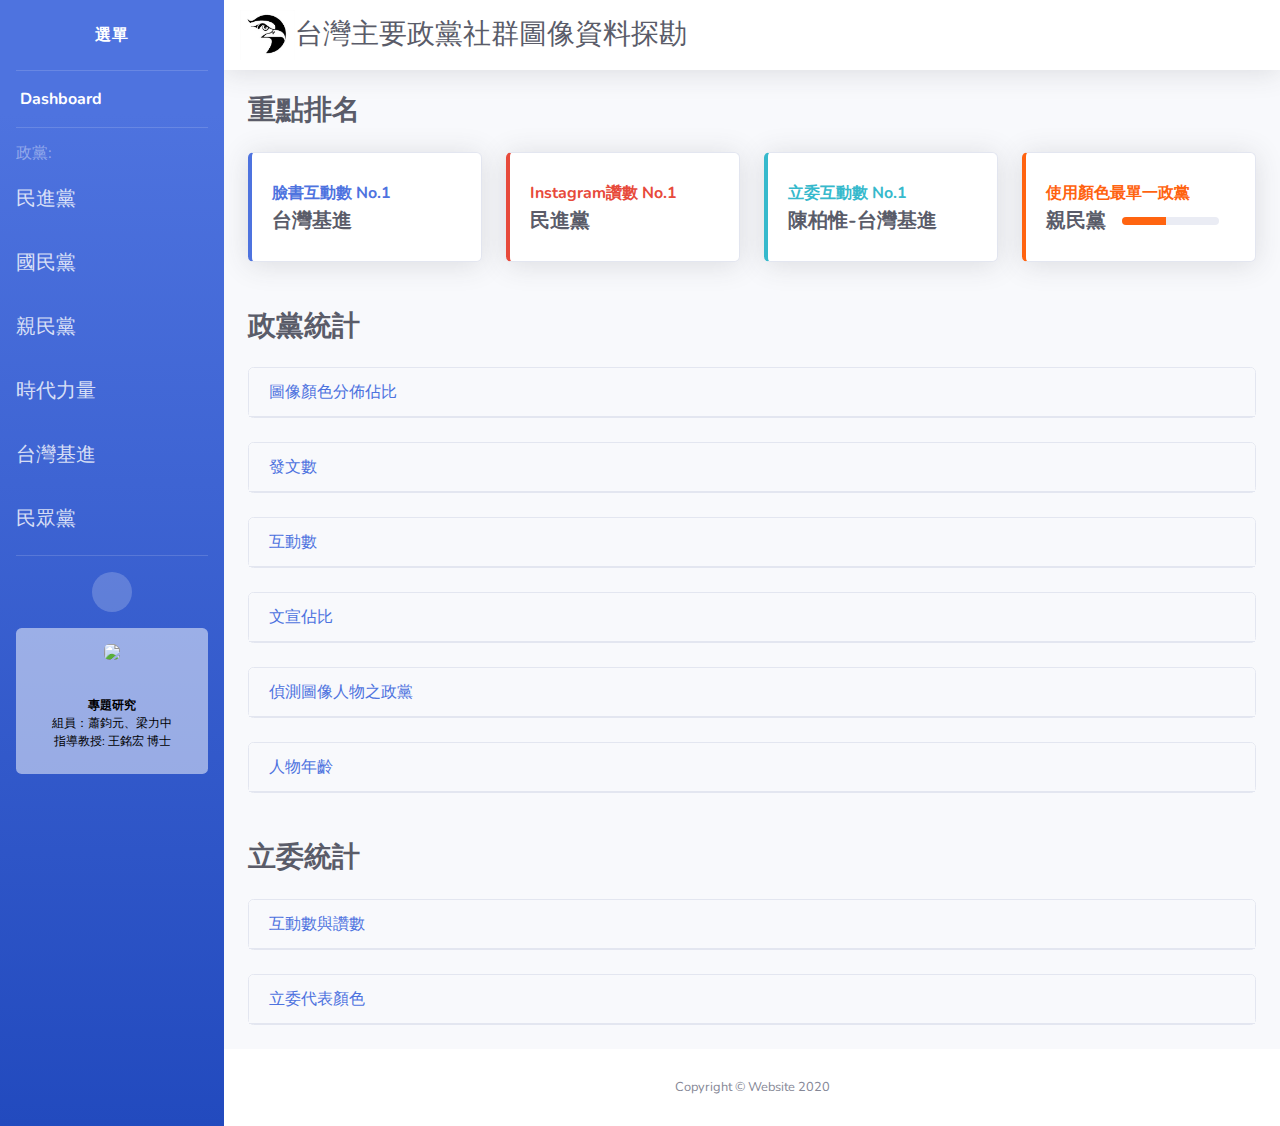
==== commit a67505ea: "Update index.html" ====
--- a/index.html
+++ b/index.html
@@ -150,7 +150,7 @@
                                 <div class="card-body">
                                     <div class="row no-gutters align-items-center">
                                         <div class="col mr-2">
-                                            <div class="text-s font-weight-bold text-primary text-uppercase mb-1">
+                                            <div class="text-s font-weight-bold text-primary mb-1">
                                                 臉書互動數 No.1</div>
                                             <div class="h5 mb-0 font-weight-bold text-gray-800">台灣基進</div>
                                         </div>
@@ -168,7 +168,7 @@
                                 <div class="card-body">
                                     <div class="row no-gutters align-items-center">
                                         <div class="col mr-2">
-                                            <div class="text-s font-weight-bold text-danger text-uppercase mb-1">
+                                            <div class="text-s font-weight-bold text-danger mb-1">
                                                 Instagram讚數 No.1</div>
                                             <div class="h5 mb-0 font-weight-bold text-gray-800">民進黨</div>
                                         </div>
@@ -186,7 +186,7 @@
                                 <div class="card-body">
                                     <div class="row no-gutters align-items-center">
                                         <div class="col mr-2">
-                                            <div class="text-s font-weight-bold text-info text-uppercase mb-1">
+                                            <div class="text-s font-weight-bold text-info mb-1">
                                                 立委互動數 No.1</div>
                                             <div class="h5 mb-0 font-weight-bold text-gray-800">陳柏惟-台灣基進</div>
                                         </div>
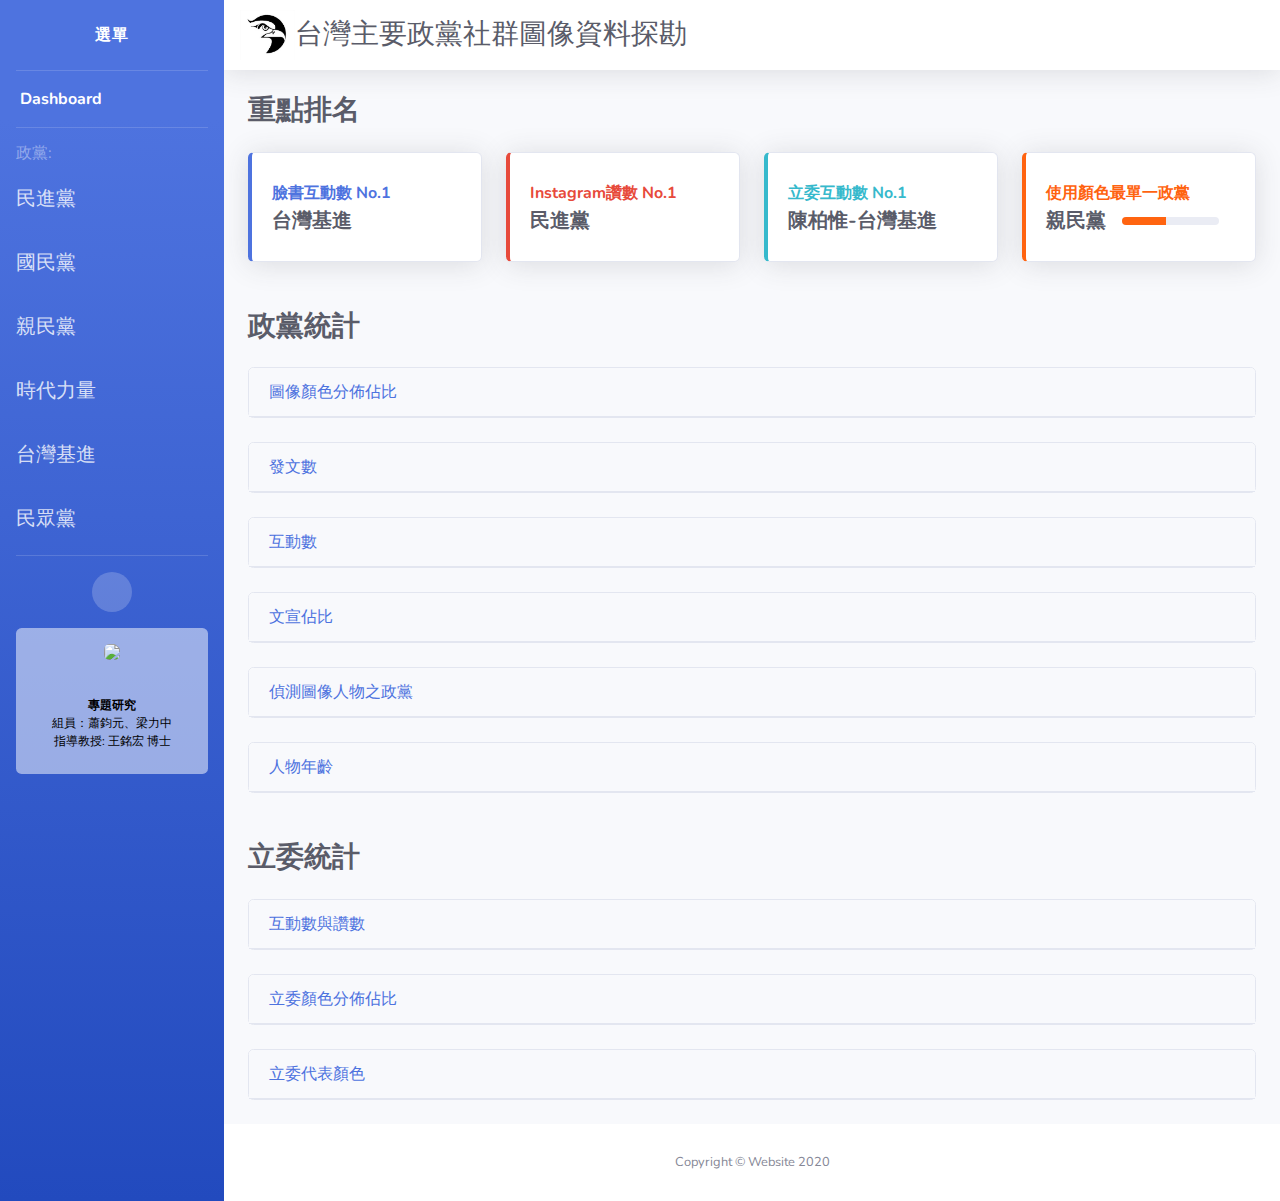
==== commit 3667cf80: "Update index.html" ====
--- a/index.html
+++ b/index.html
@@ -1692,70 +1692,116 @@
                     <div class="d-sm-flex align-items-center justify-content-between mb-4">
                     </div>
 
-                    <script> 
-                    
-                        function reload(){
-                            var container = document.getElementById("imgReload");
-                            var content = container.innerHTML;
-                            container.innerHTML= content; 
+                    <script>
+                        function LoadPIE_person() {
+
+                            setTimeout(function (){
+                                document.getElementById("collapseCardExampleColorP").scrollIntoView({behavior: "smooth"});
+                            },100);
+
+                            setTimeout(function (){
+                                loadPie_person();
+                            }, 500);
                         }
 
-                        function imgReset(){
-                            GoTo("collapseCardExample7");
-                            document.getElementById("image").src = "./image/all_puzzle.jpg";
-                            document.getElementById("imgReload").style = "background-image: url('./image/all_puzzle.jpg'); background-size: cover;";
+                        function GoTo(id){
+                            setTimeout(function (){
+                                document.getElementById(id).scrollIntoView({behavior: "smooth"});
+                            },100);
                         }
-
-                        function changeImage(number)
-                        {
-                        var img = document.getElementById("image");
-                        switch(number){
-                            case 1:
-                                document.getElementById("imgReload").style = "background-image: url('"+img.src+"'); background-size: cover;";
-                                img.src="./image/puzzle_dpp.jpg";
-                                reload();
-                                break;
-                            case 2:
-                                document.getElementById("imgReload").style = "background-image: url('"+img.src+"'); background-size: cover;";
-                                img.src="./image/puzzle_kmt.jpg";
-                                reload();
-                                break;
-                            case 3:
-                                document.getElementById("imgReload").style = "background-image: url('"+img.src+"'); background-size: cover;";
-                                img.src="./image/puzzle_newp.jpg";
-                                reload();
-                                break;
-                            case 4:
-                                document.getElementById("imgReload").style = "background-image: url('"+img.src+"'); background-size: cover;";
-                                img.src="./image/puzzle_stat.jpg";
-                                reload();
-                                break;
-                            case 5:
-                                document.getElementById("imgReload").style = "background-image: url('"+img.src+"'); background-size: cover;";
-                                img.src="./image/puzzle_tpp.jpg";
-                                reload();
-                                break;
-                            case 6:
-                                document.getElementById("imgReload").style = "background-image: url('"+img.src+"'); background-size: cover;";
-                                img.src="./image/puzzle_none.jpg";
-                                reload();
-                                break;
-                            default:
-                                document.getElementById("imgReload").style = "background-image: url('"+img.src+"'); background-size: cover;";
-                                img.src="./image/all_puzzle.jpg";
-                                reload();
-                                break;
-                            }
-                        return false;
-                        }
-
-                        
-                        
                     </script>
 
                     <div class="card card-collapsable">
                         
-                        <a class="card-header" href="#collapseCardExample7" data-toggle="collapse" role="button" aria-expanded="true" aria-controls="collapseCardExample" onclick="imgReset();"><i class="fas fa-palette"></i> 立委代表顏色
+                        <a class="card-header" href="#collapseCardExampleColorP" data-toggle="collapse" role="button" aria-expanded="true" aria-controls="collapseCardExample" onclick="LoadPIE_person();"><i class="fas fa-palette"></i> 立委顏色分佈佔比
+                            <div class="card-collapsable-arrow"></div>
+                        </a>
+                        <div class="collapse" id="collapseCardExampleColorP">
+                            <div class="card-body">
+                                <div class="row">
+            
+                                    <div class="col-xl-6">
+                                        <div class="card shadow mb-4">
+                                            <!-- Card Header - Dropdown -->
+                                            <div
+                                                class="card-header py-3 d-flex flex-row align-items-center justify-content-between">
+                                                <div class="col-xl">
+                                                    <img src="https://upload.wikimedia.org/wikipedia/zh/c/c1/Emblem_of_Democratic_Progressive_Party_%28new%29.svg" width="50px" height="50px">
+                                                </div>
+
+                                                <div class="col-xl">
+                                                    <div class="card bg-dpp text-white shadow" style="height: 1rem;">
+                                                        <div class="card-body">
+                                                            <h5 class="font-weight-bold text-center" style="color: #1B9431;">代表色</h5>
+                                                        </div>
+                                                    </div>
+                                                </div>
+
+                                                <div class="col-xl">
+                                                    <h5 class="m-0 font-weight-bold text-primary text-right">民進黨</h5>
+                                                </div>
+                                                
+                                                
+                                            </div>
+                                            <!-- Card Body -->
+                                            <div class="card-body">
+                                                
+                                                <div class="chart-pie pt-4 pb-2">
+                                                    <canvas id="dpp-person"></canvas>
+                                                </div>
+                                                
+                                            </div>
+                                        </div>
+                                    </div>
+
+                                    <div class="col-xl-6">
+                                        <div class="card shadow mb-4">
+                                            <!-- Card Header - Dropdown -->
+                                            <div
+                                                class="card-header py-3 d-flex flex-row align-items-center justify-content-between">
+                                                <div class="col-xl">
+                                                    <img src="https://upload.wikimedia.org/wikipedia/commons/a/a1/Emblem_of_the_Kuomintang.svg" width="50px" height="50px">
+                                                </div>
+
+                                                <div class="col-xl">
+                                                    <div class="card bg-kmt text-white shadow" style="height: 1rem;">
+                                                        <div class="card-body">
+                                                            <h5 class="font-weight-bold text-center" style="color: #000095;">代表色</h5>
+                                                        </div>
+                                                    </div>
+                                                </div>
+
+                                                <div class="col-xl">
+                                                    <h5 class="m-0 font-weight-bold text-primary text-right">國民黨</h5>
+                                                </div>
+                                                
+                                                
+                                                
+                                                
+                                            </div>
+                                            <!-- Card Body -->
+                                            <div class="card-body">
+                                                
+                                                <div class="chart-pie pt-4 pb-2">
+                                                    <canvas id="kmt-person"></canvas>
+                                                </div>
+                                                
+                                            </div>
+                                        </div>
+                                    </div>
+                                    
+                                </div>
+                                
+                            </div>
+                        </div>
+                    </div>
+
+                    <div class="d-sm-flex align-items-center justify-content-between mb-4">
+                    </div>
+
+                    <div class="card card-collapsable">
+                        
+                        <a class="card-header" href="#collapseCardExample7" data-toggle="collapse" role="button" aria-expanded="true" aria-controls="collapseCardExample" onclick="GoTo('collapseCardExample7');"><i class="fas fa-palette"></i> 立委代表顏色
                             <div class="card-collapsable-arrow"></div>
                         </a>
                         <div class="collapse" id="collapseCardExample7">
@@ -1763,28 +1809,28 @@
                                 <div class="row">
             
                                     <div class="col-xl-2">
-                                        <a class="btn btn-success " onclick="changeImage();">全部</a>
+                                        <a class="btn btn-success col-xl" onclick="change('./image/all_puzzle.jpg');">全部</a>
                                     </div>
                                     <div class="col-xl-2">
-                                        <a class="btn bg-dpp" onclick="changeImage(1);" ><span style="color:white;">民進黨</span></a>
+                                        <a class="btn bg-dpp col-xl" onclick="change('./image/puzzle_dpp.jpg')" ><span style="color:white;">民進黨</span></a>
                                     </div>
                                     <div class="col-xl-2">
-                                        <a class="btn bg-kmt" onclick="changeImage(2);"><span style="color:white;">國民黨</span></a>
+                                        <a class="btn bg-kmt col-xl" onclick="change('./image/puzzle_kmt.jpg')"><span style="color:white;">國民黨</span></a>
                                     </div>
                                     <div class="col-xl-2">
-                                        <a class="btn bg-state" onclick="changeImage(4);"><span style="color:white;">台灣基進</span></a>
+                                        <a class="btn bg-state col-xl" onclick="change('./image/puzzle_stat.jpg');"><span style="color:white;">台灣基進</span></a>
                                     </div>
                                     <div class="col-xl-2">
-                                        <a class="btn bg-tpp" onclick="changeImage(5);"><span style="color:white;">民眾黨</span></a>
+                                        <a class="btn bg-tpp col-xl" onclick="change('./image/puzzle_tpp.jpg');"><span style="color:white;">民眾黨</span></a>
                                     </div>
                                     <div class="col-xl-2">
-                                        <a class="btn bg-secondary" onclick="changeImage(6);"><span style="color:white;">無黨籍</span></a>
+                                        <a class="btn bg-secondary col-xl" onclick="change('./image/puzzle_none.jpg');"><span style="color:white;">無黨籍</span></a>
                                     </div>
                                 </div>
                                 <hr>
 
-                                <div class="row" id="imgReload" >
-                                    <img id="image" src="./image/all_puzzle.jpg" class="img-fluid d-block mx-auto fade-in" >
+                                <div class="row" id="imgReload" style="background-image: url('./image/all_puzzle.jpg'); background-size: cover;">
+                                    <img id="image" src="./image/all_puzzle.jpg" class="img-fluid d-block mx-auto" >
                                 </div>
                                 
                                 
@@ -1796,7 +1842,7 @@
                     <div class="d-sm-flex align-items-center justify-content-between mb-4">
                     </div>
 
-
+                    
                     
 
                 </div>
